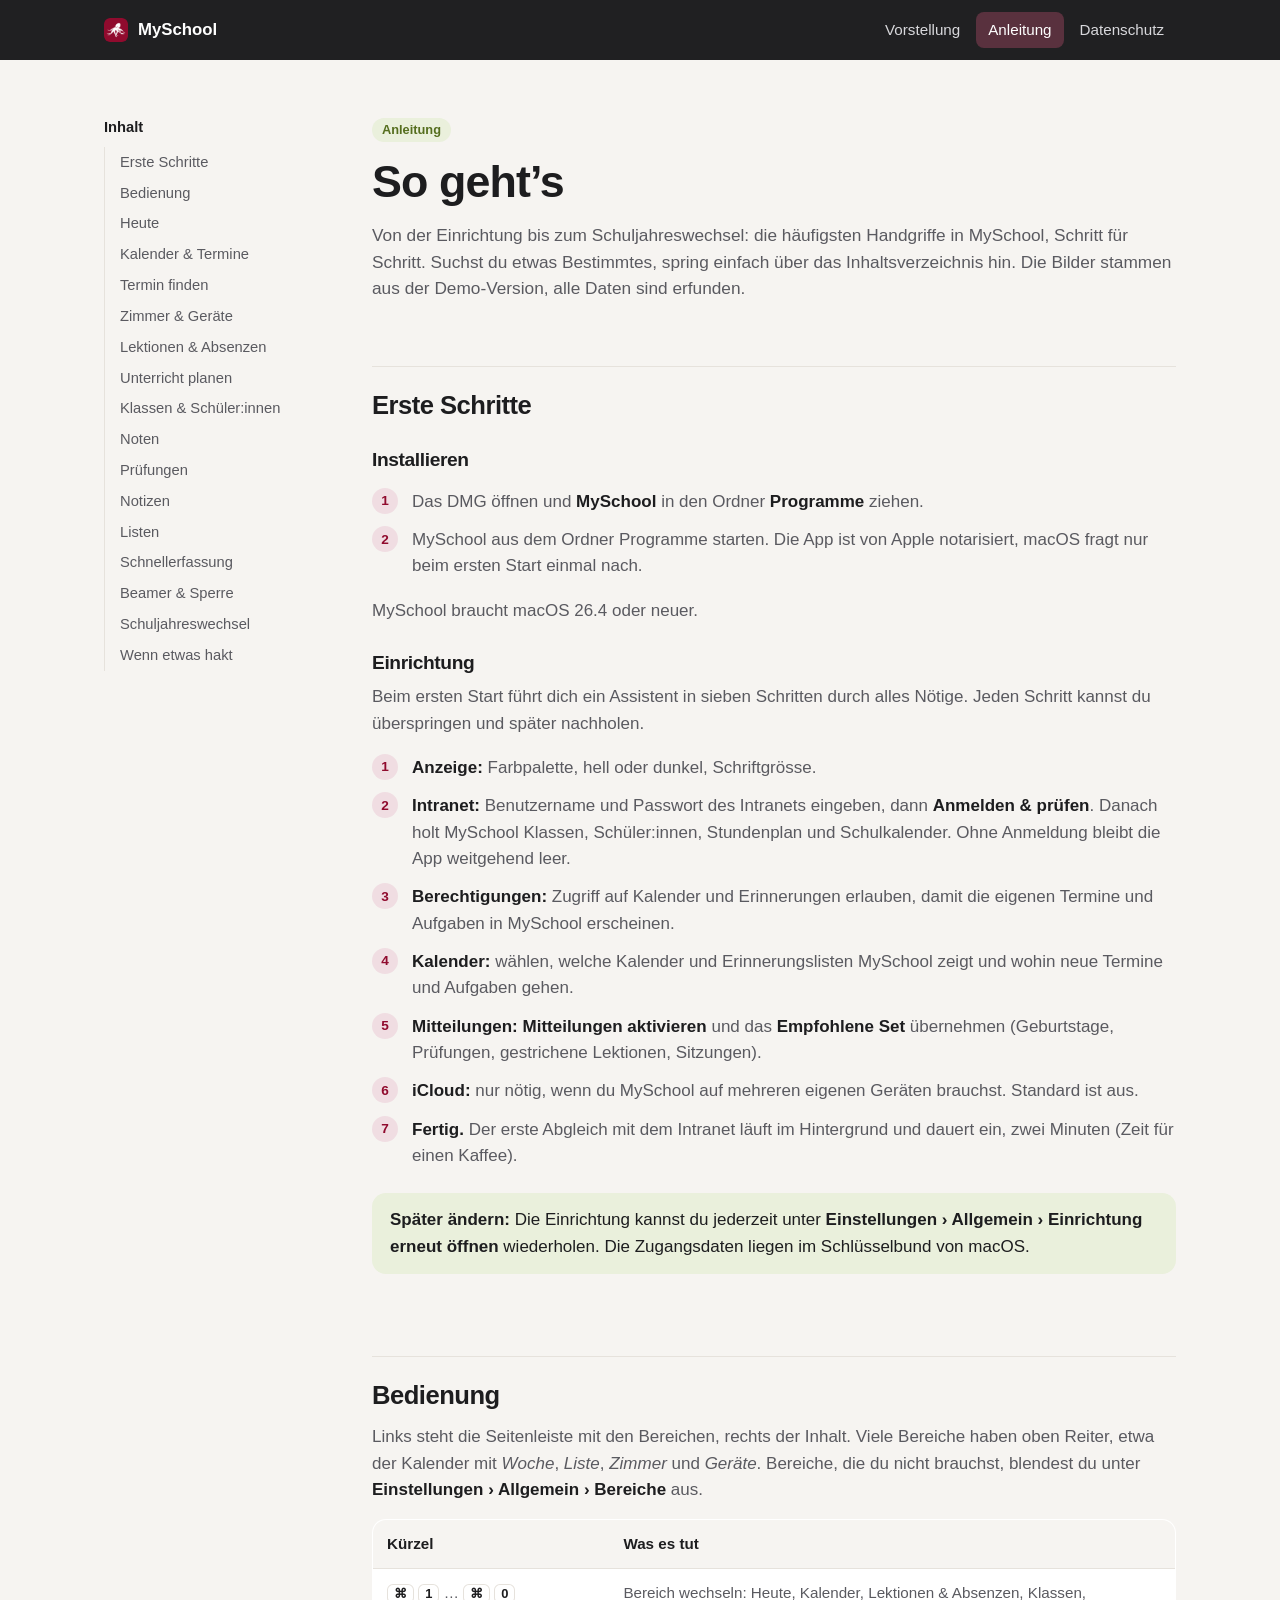
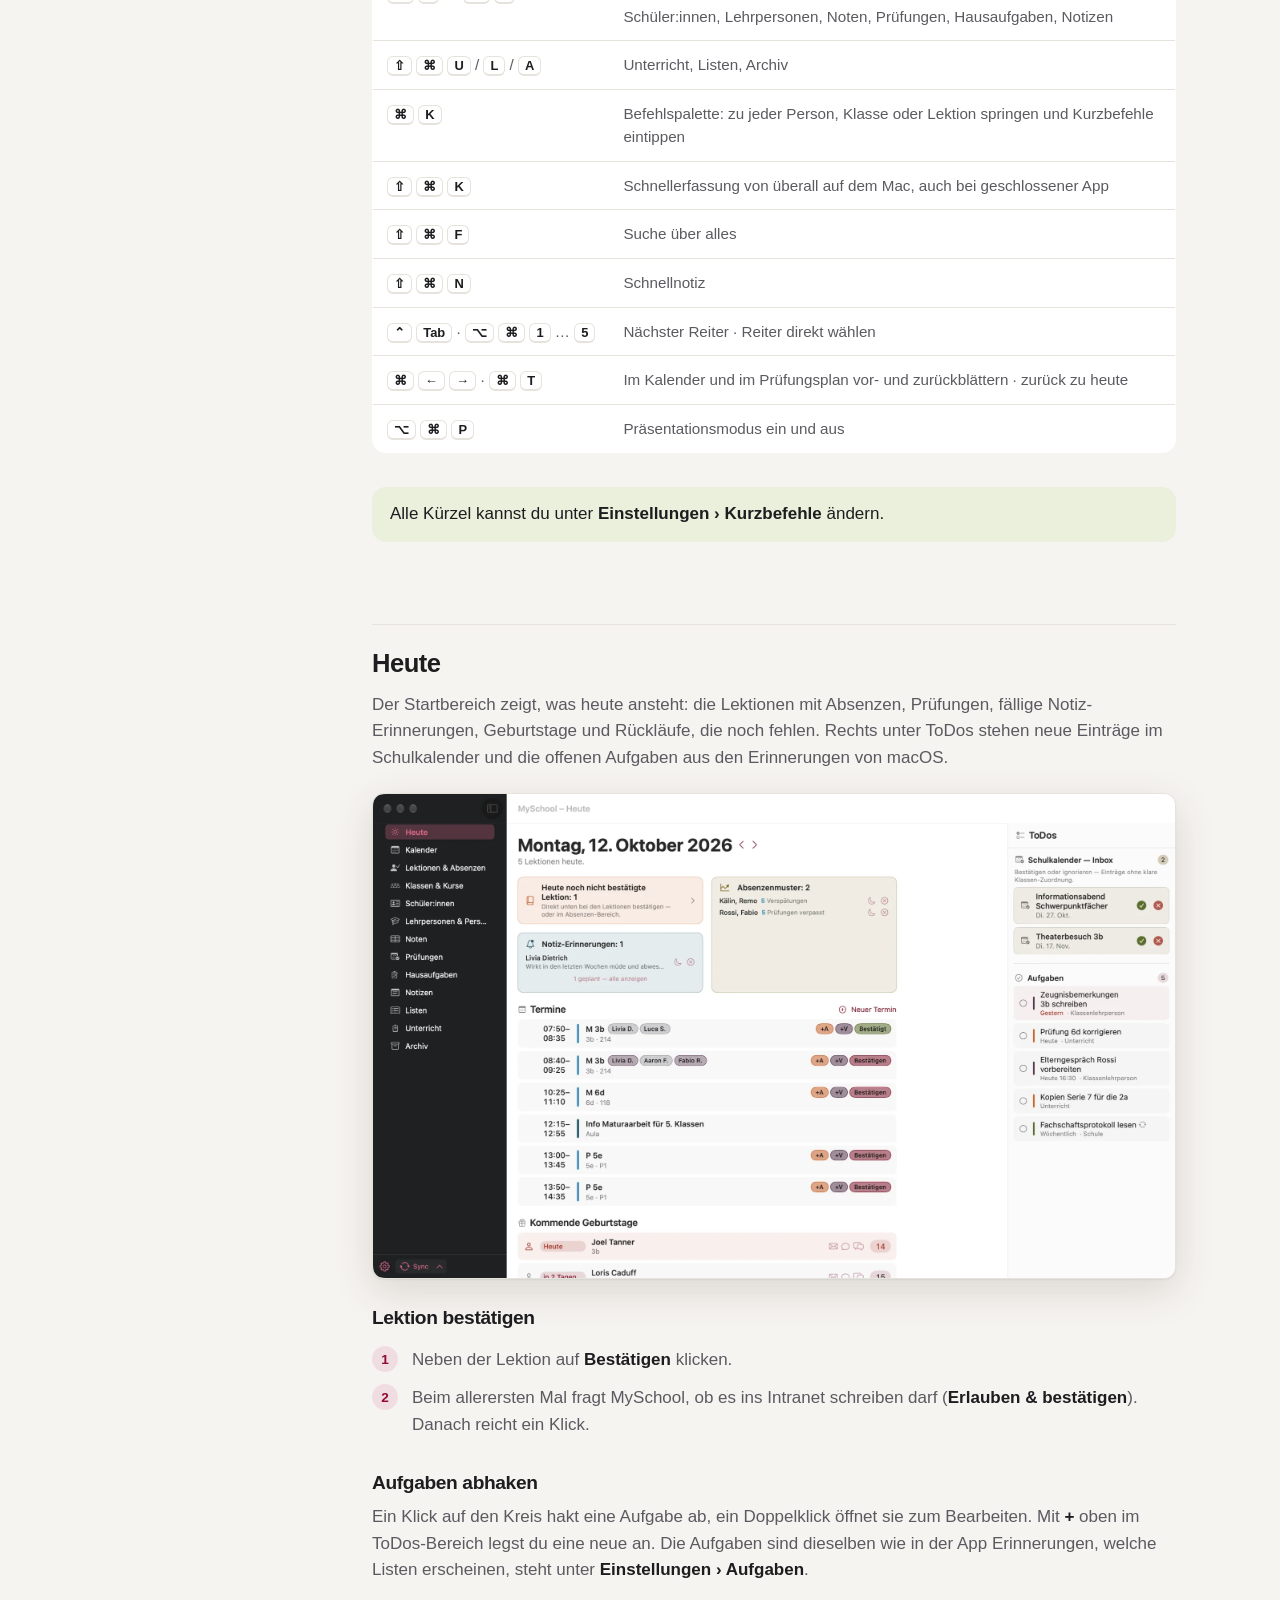
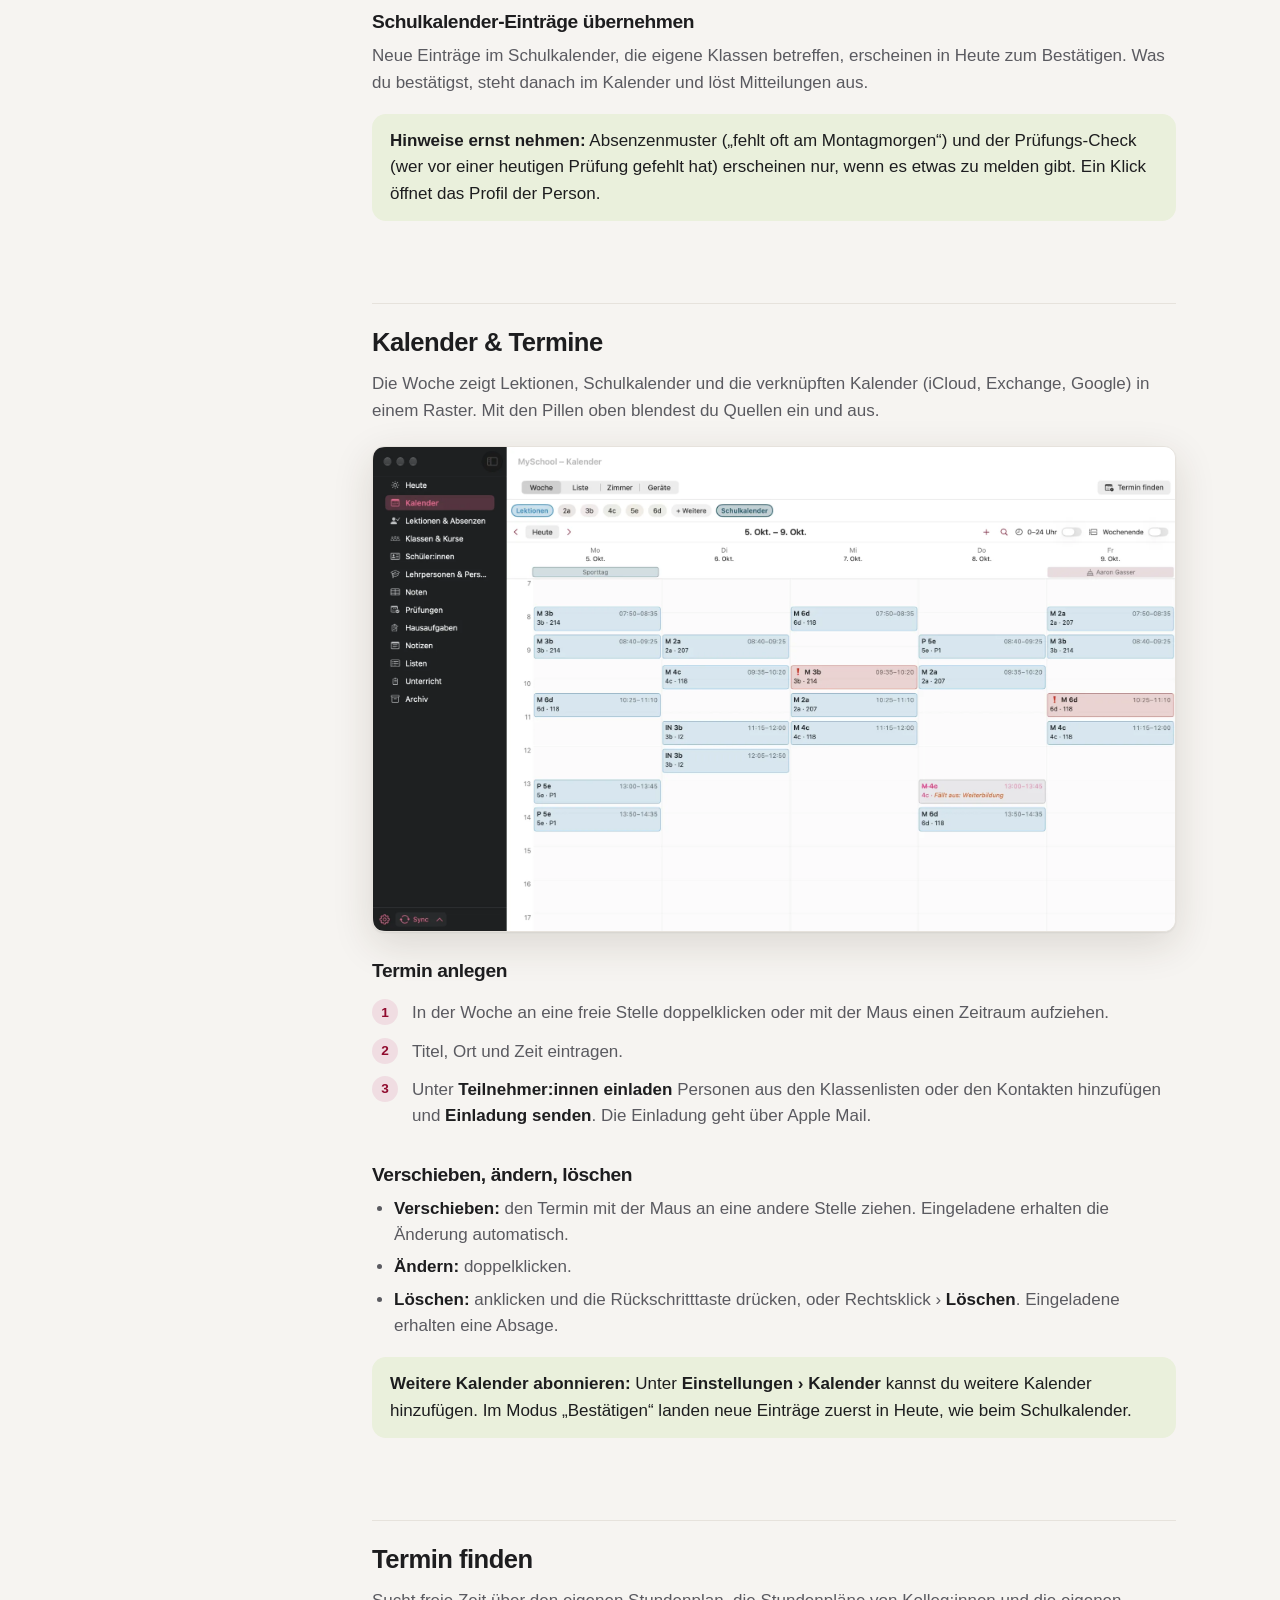
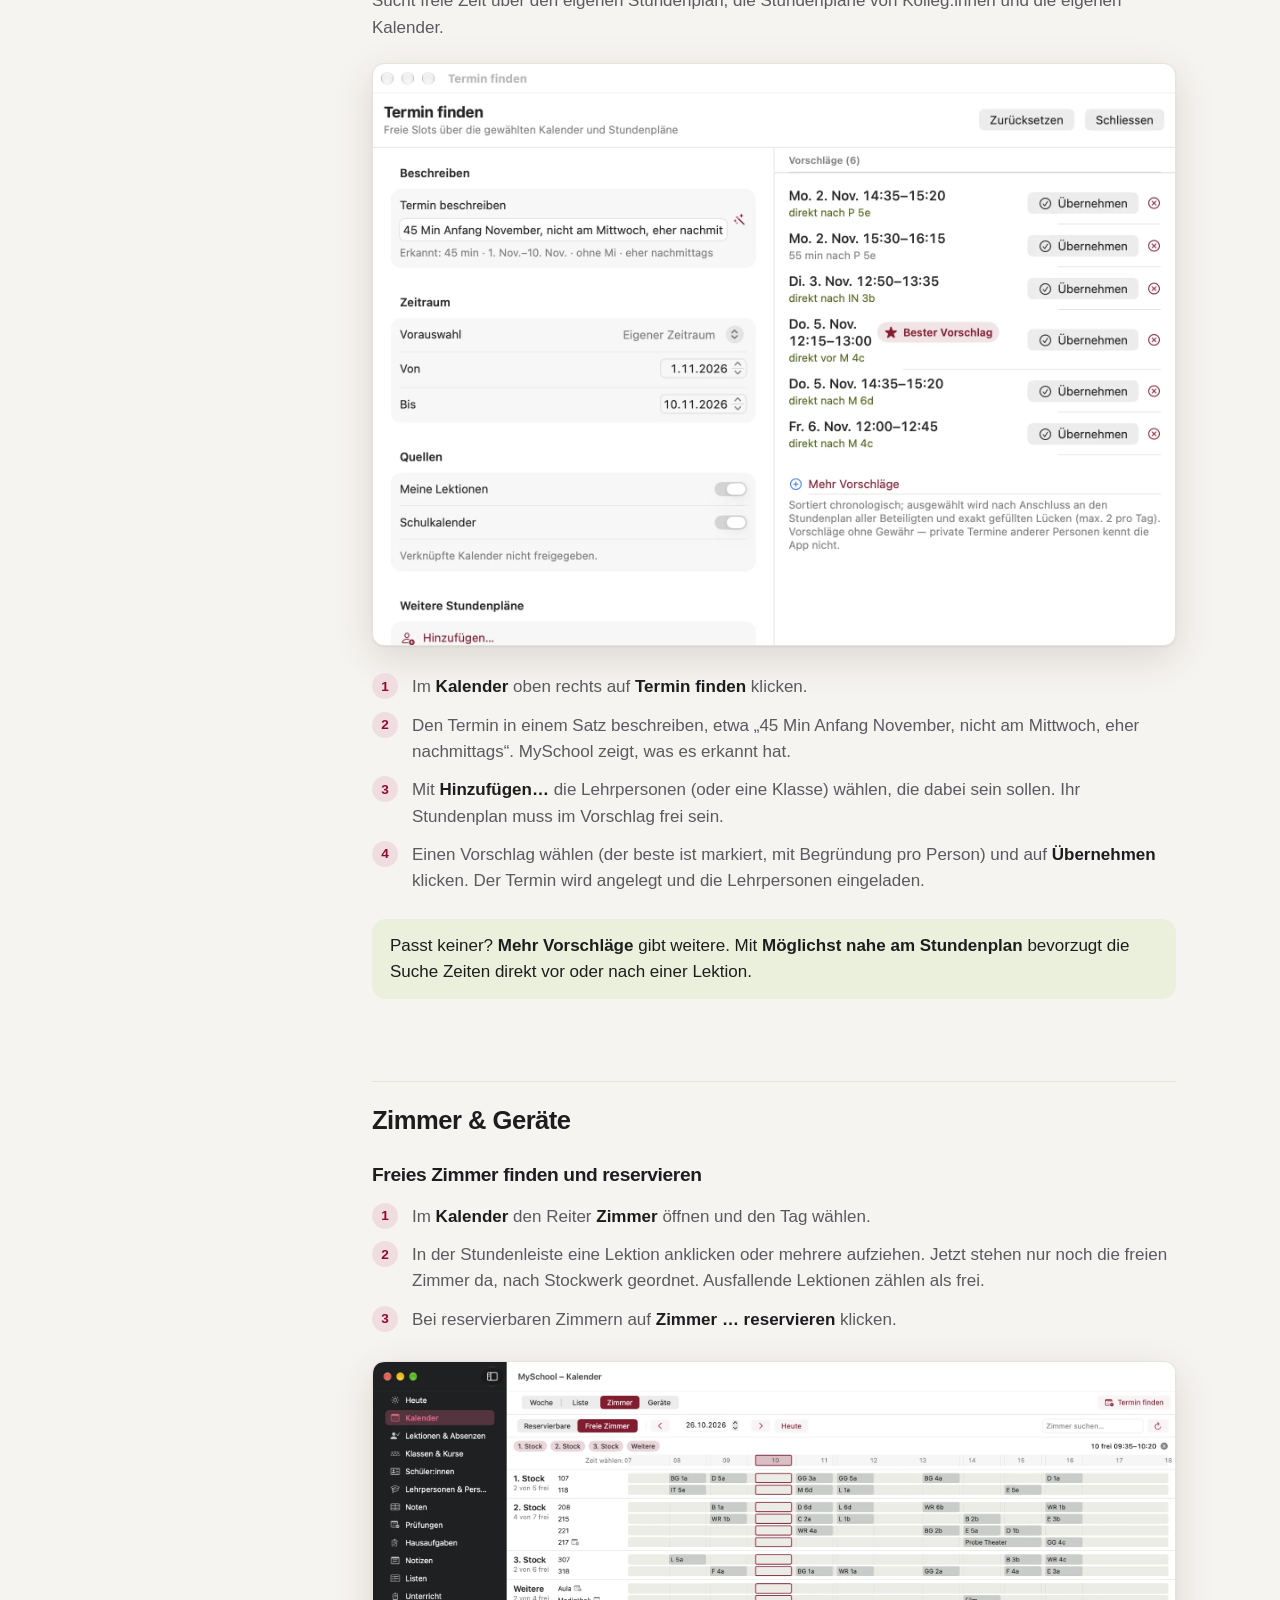
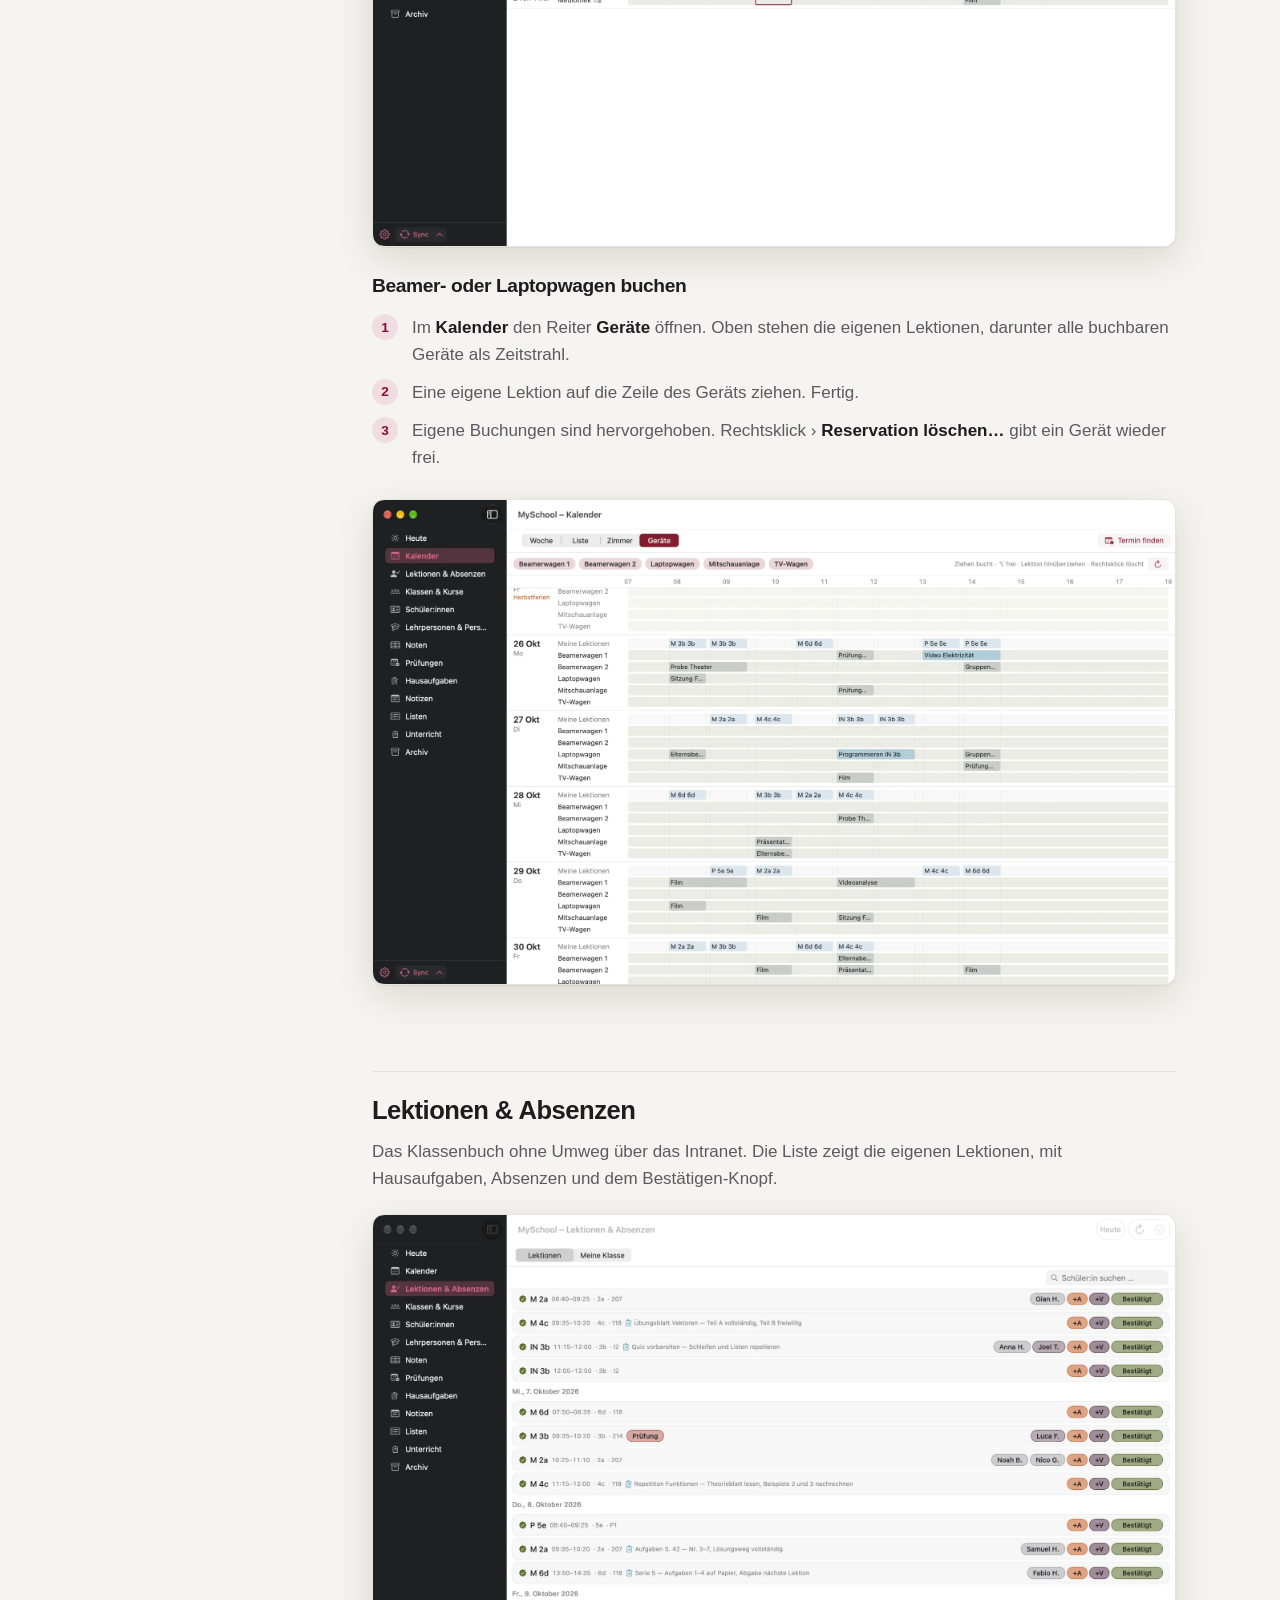
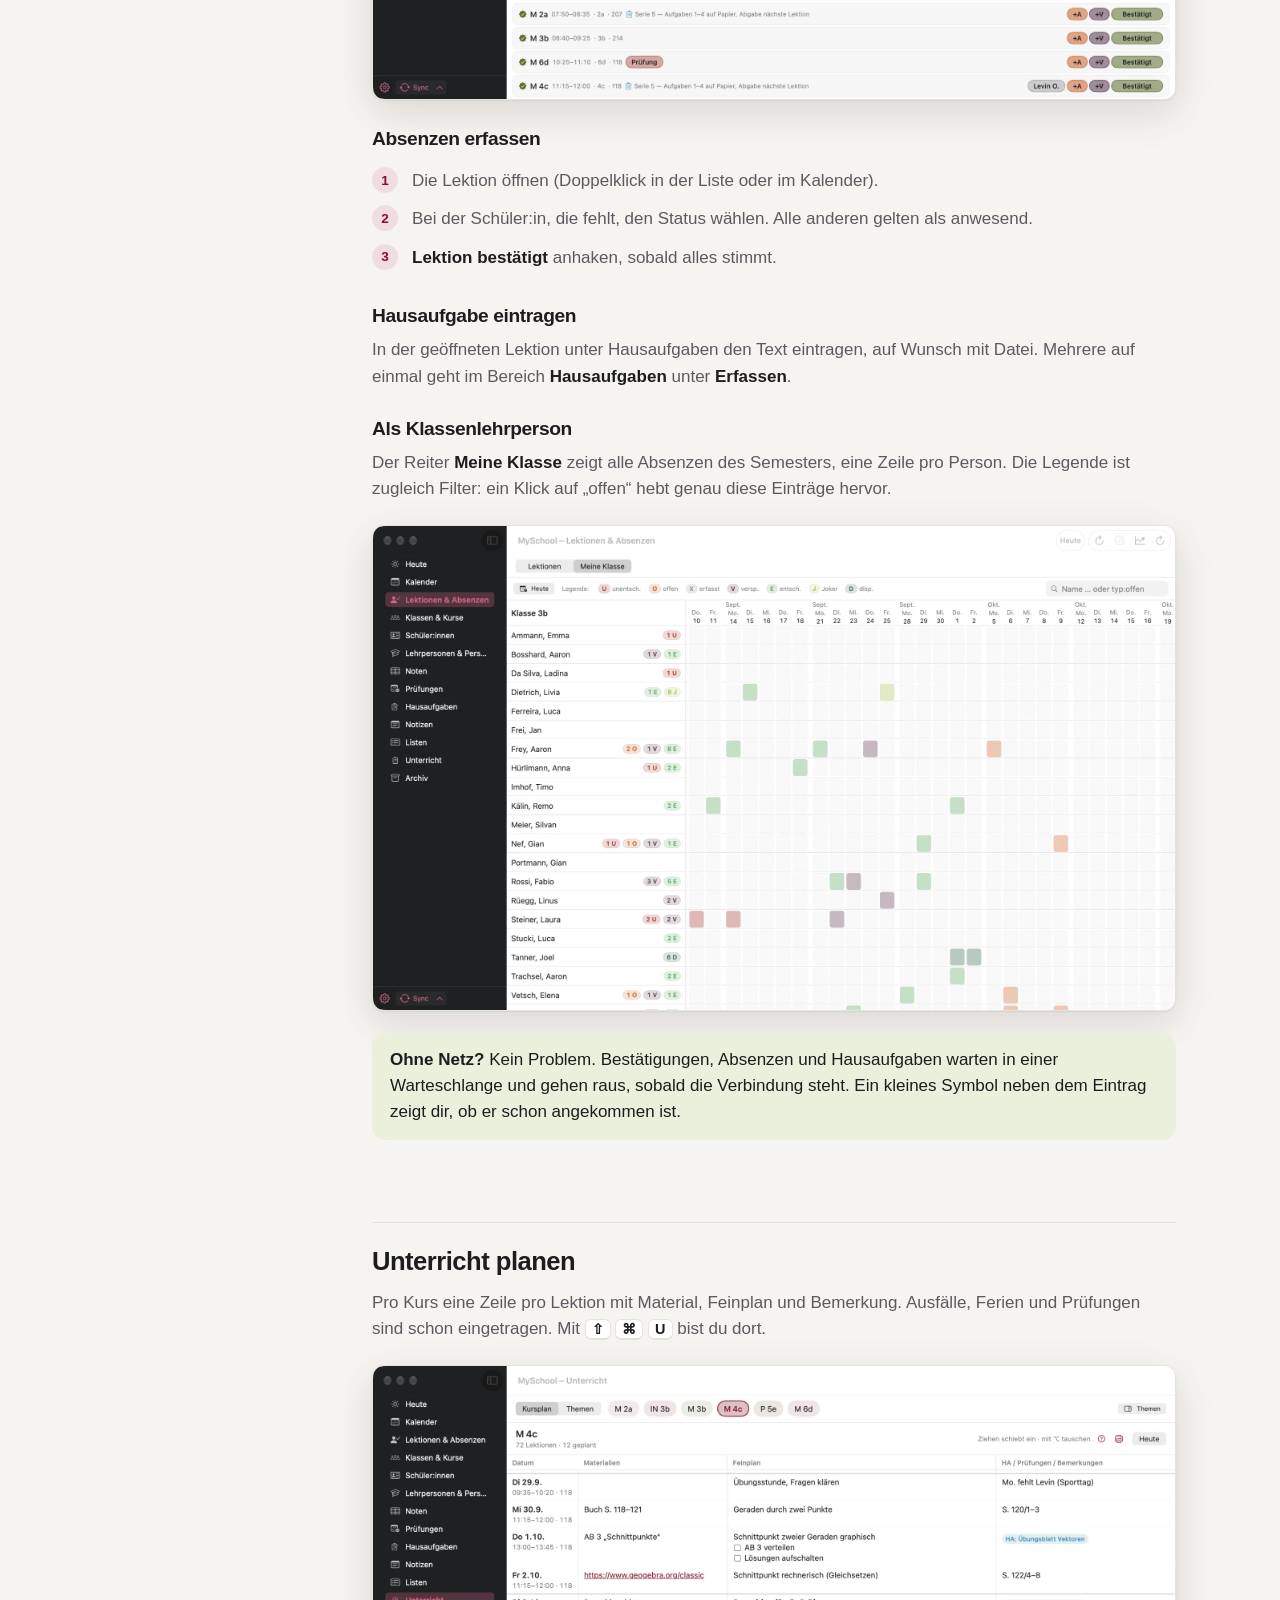
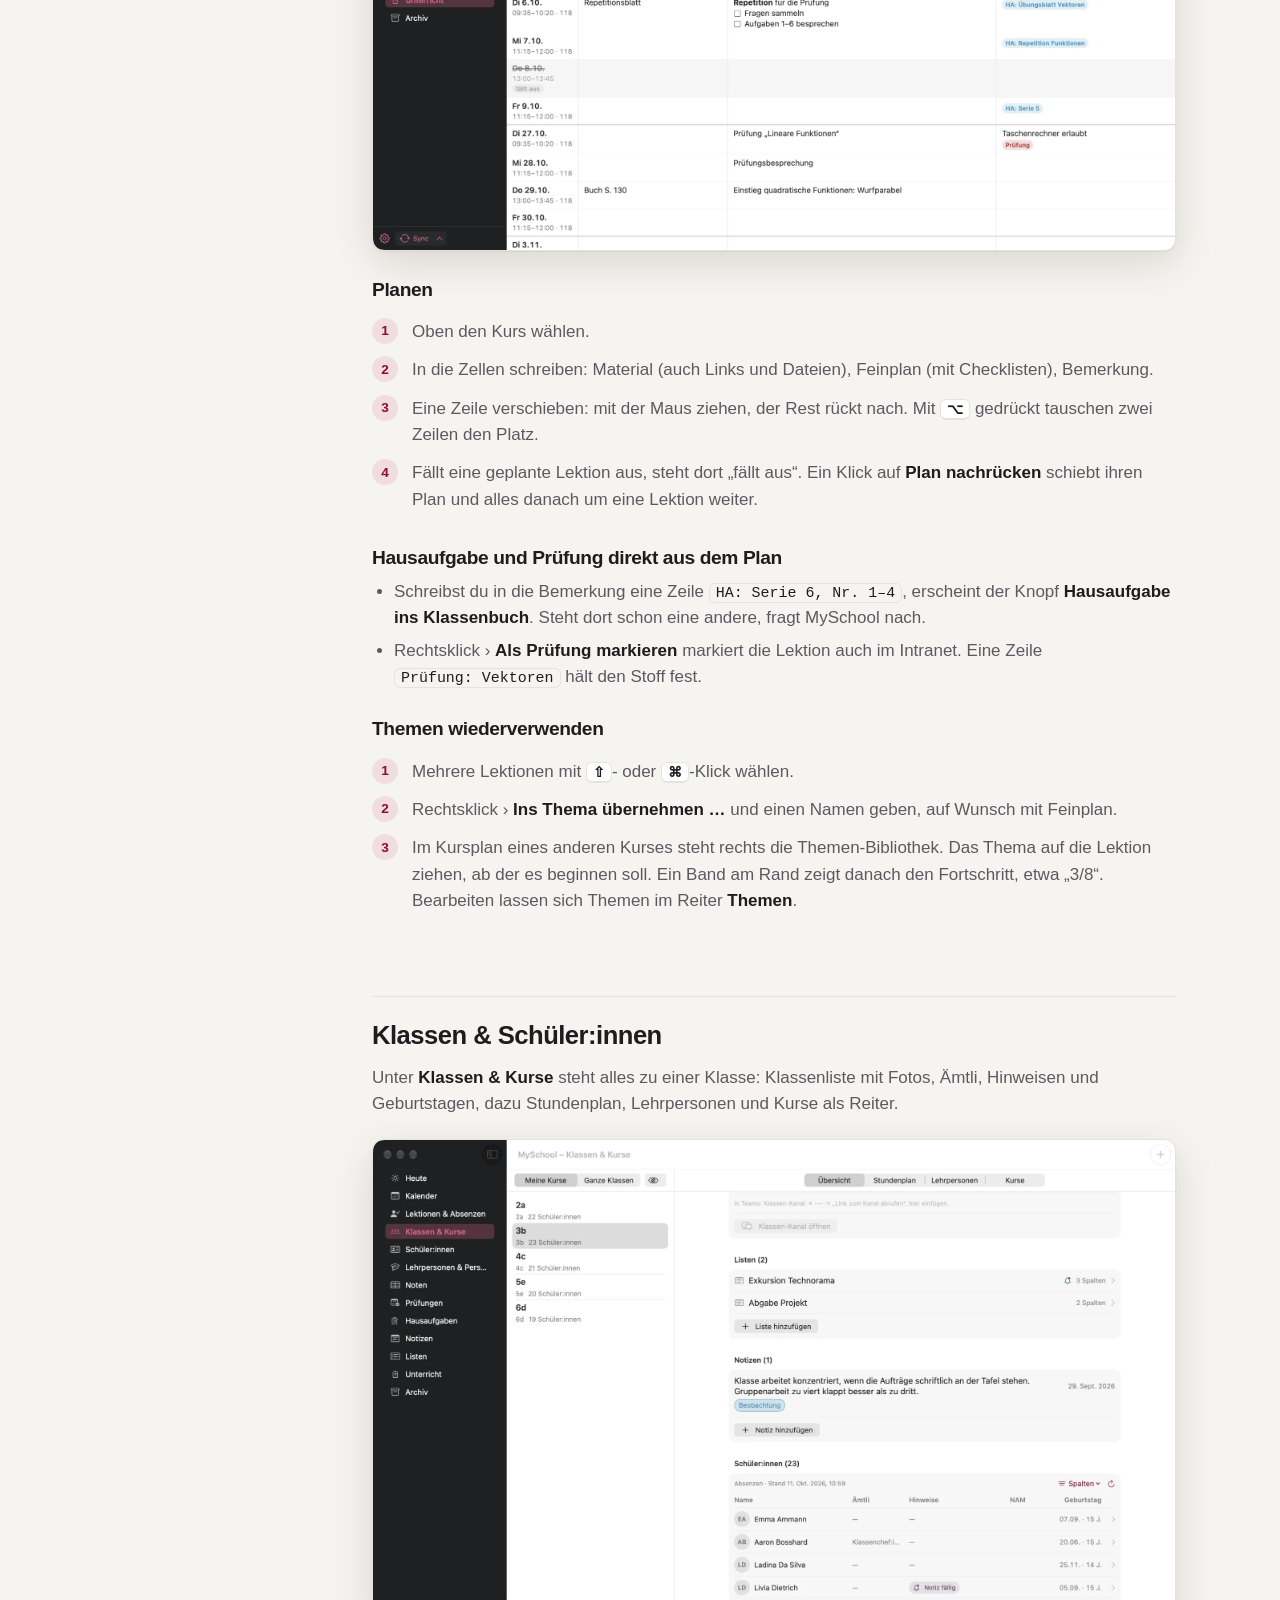
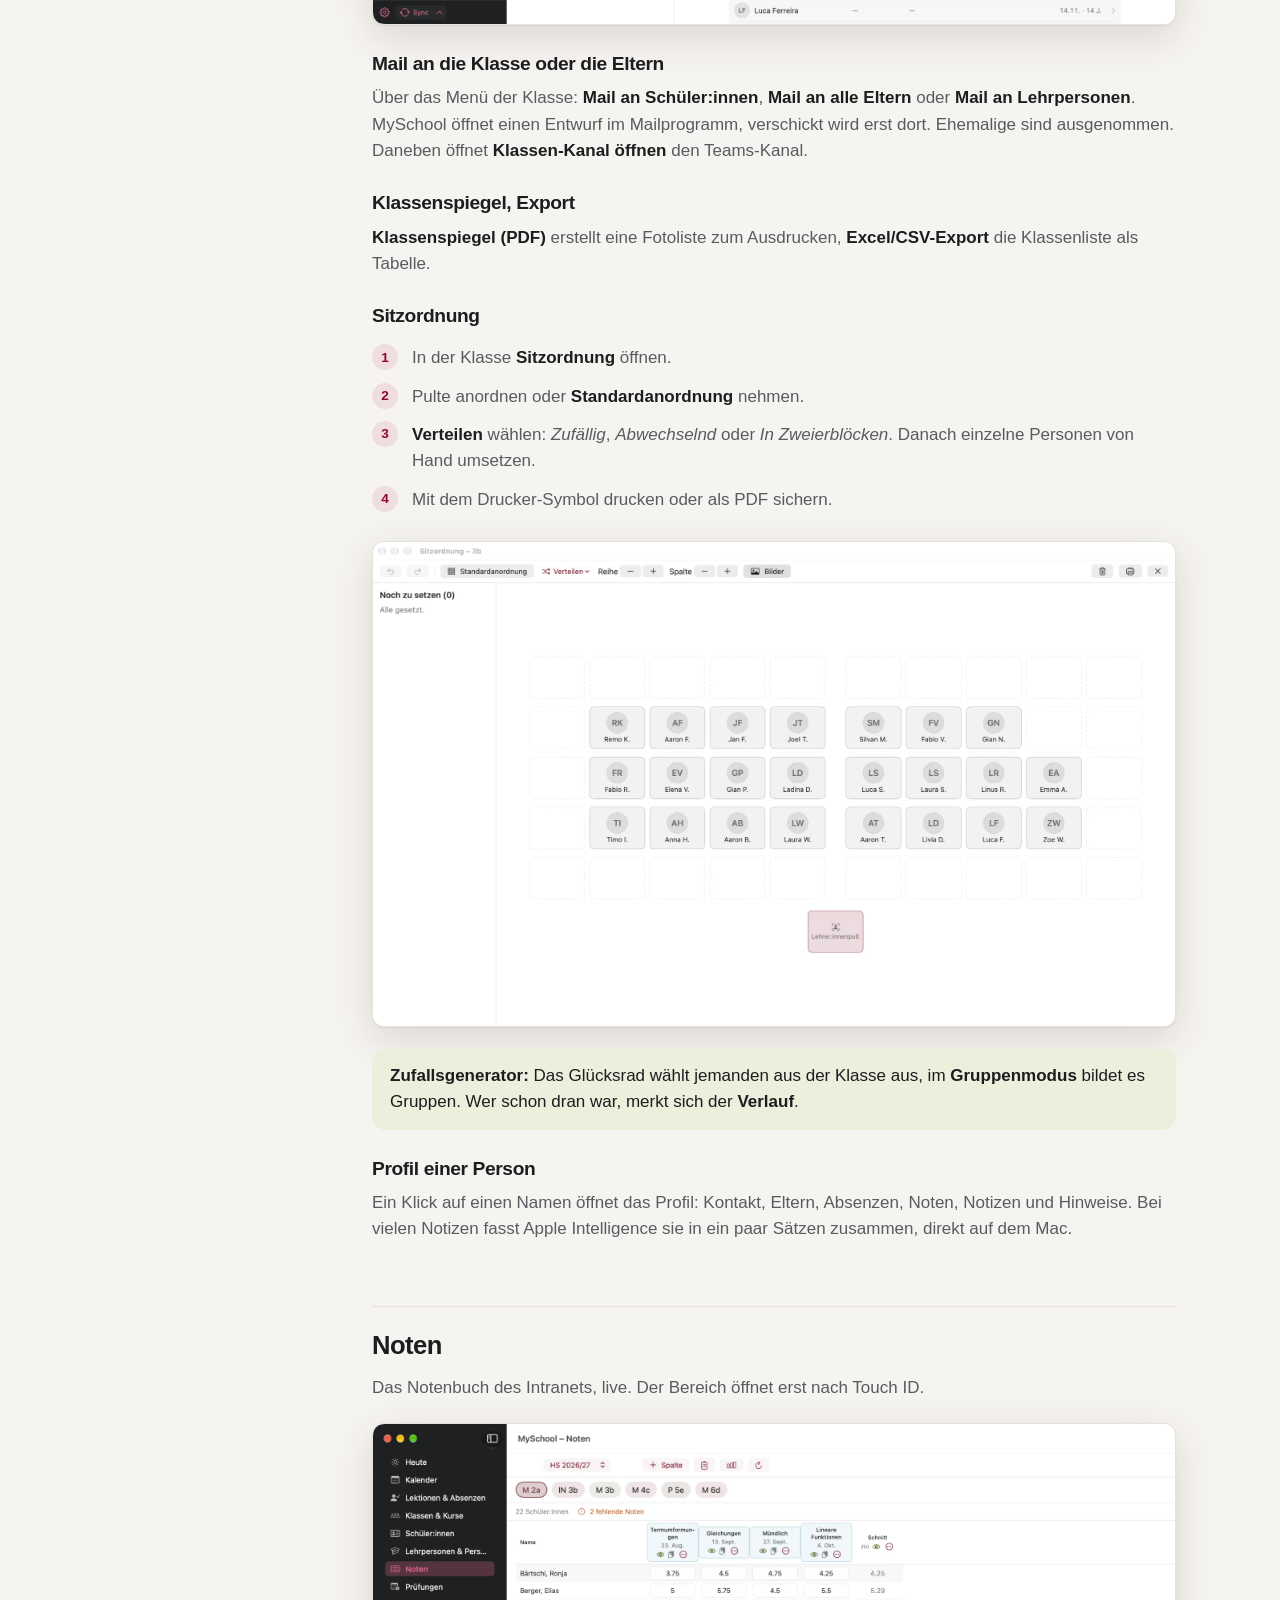
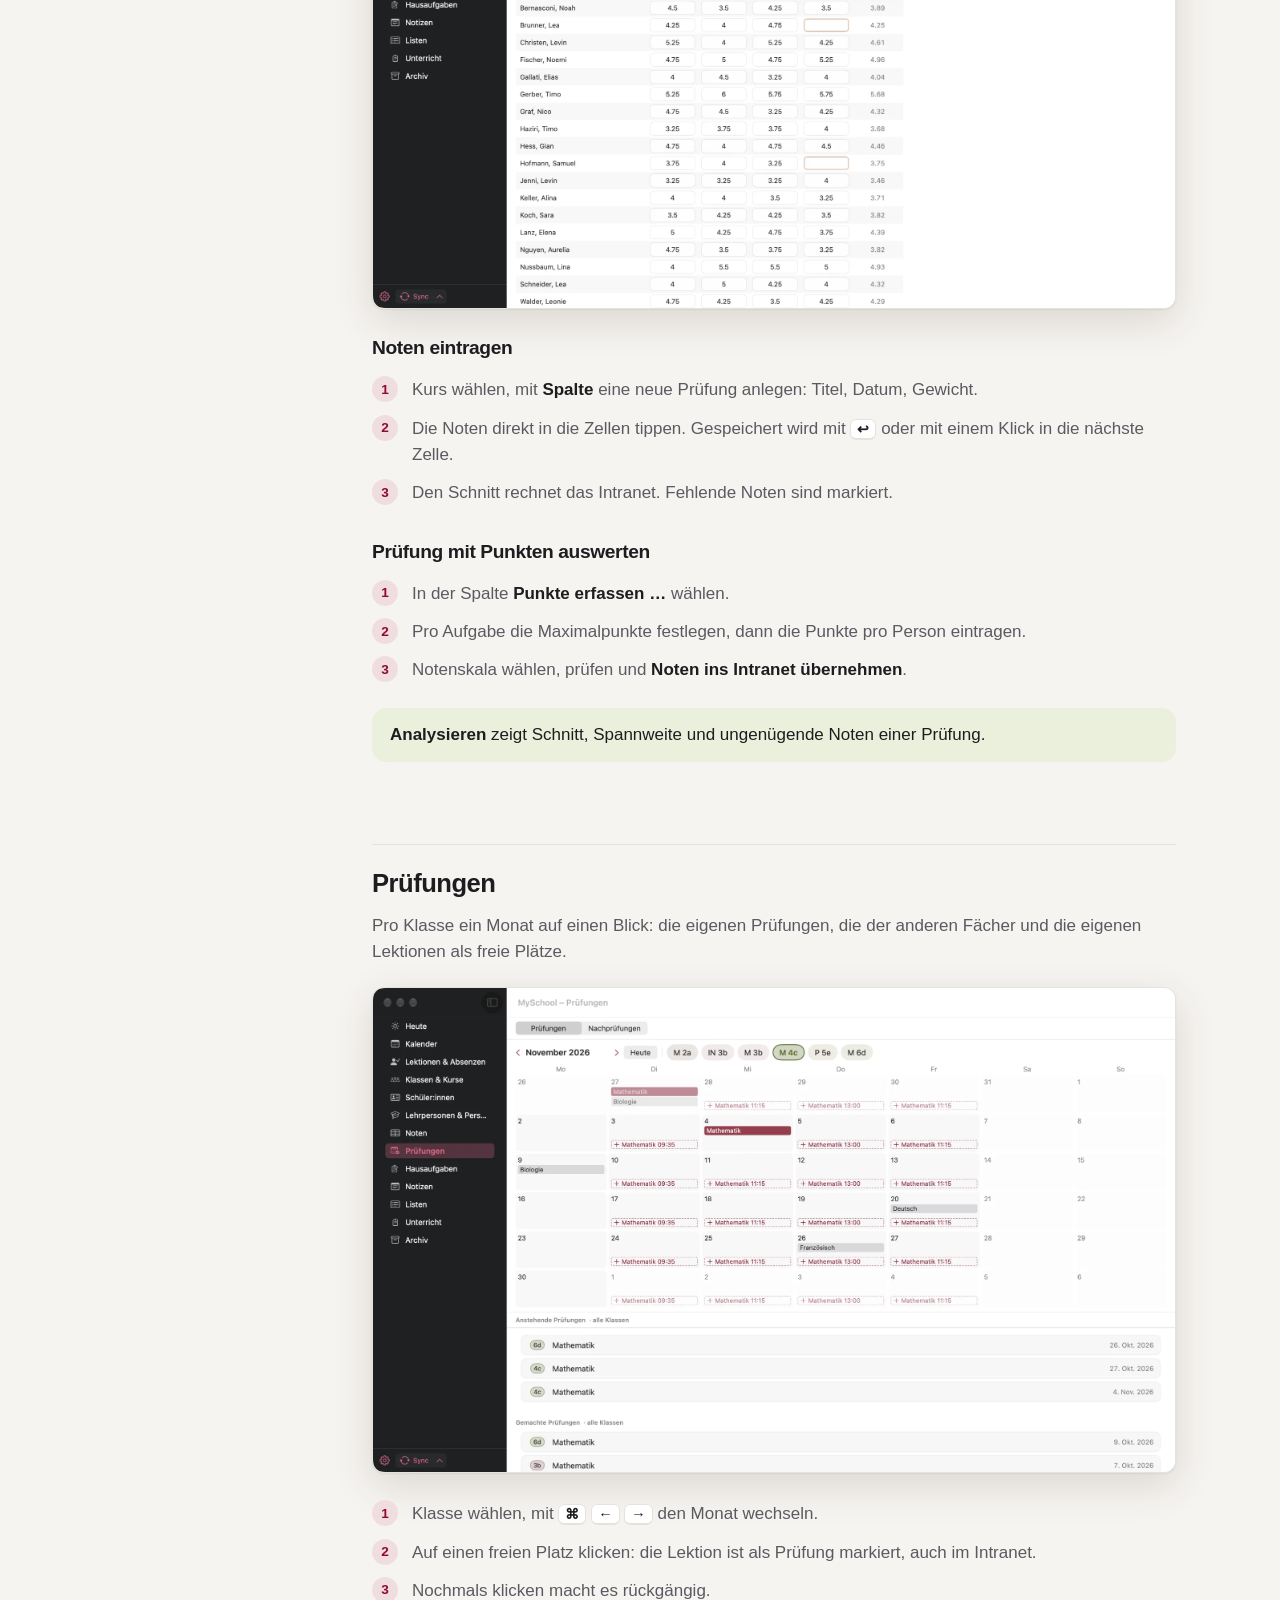
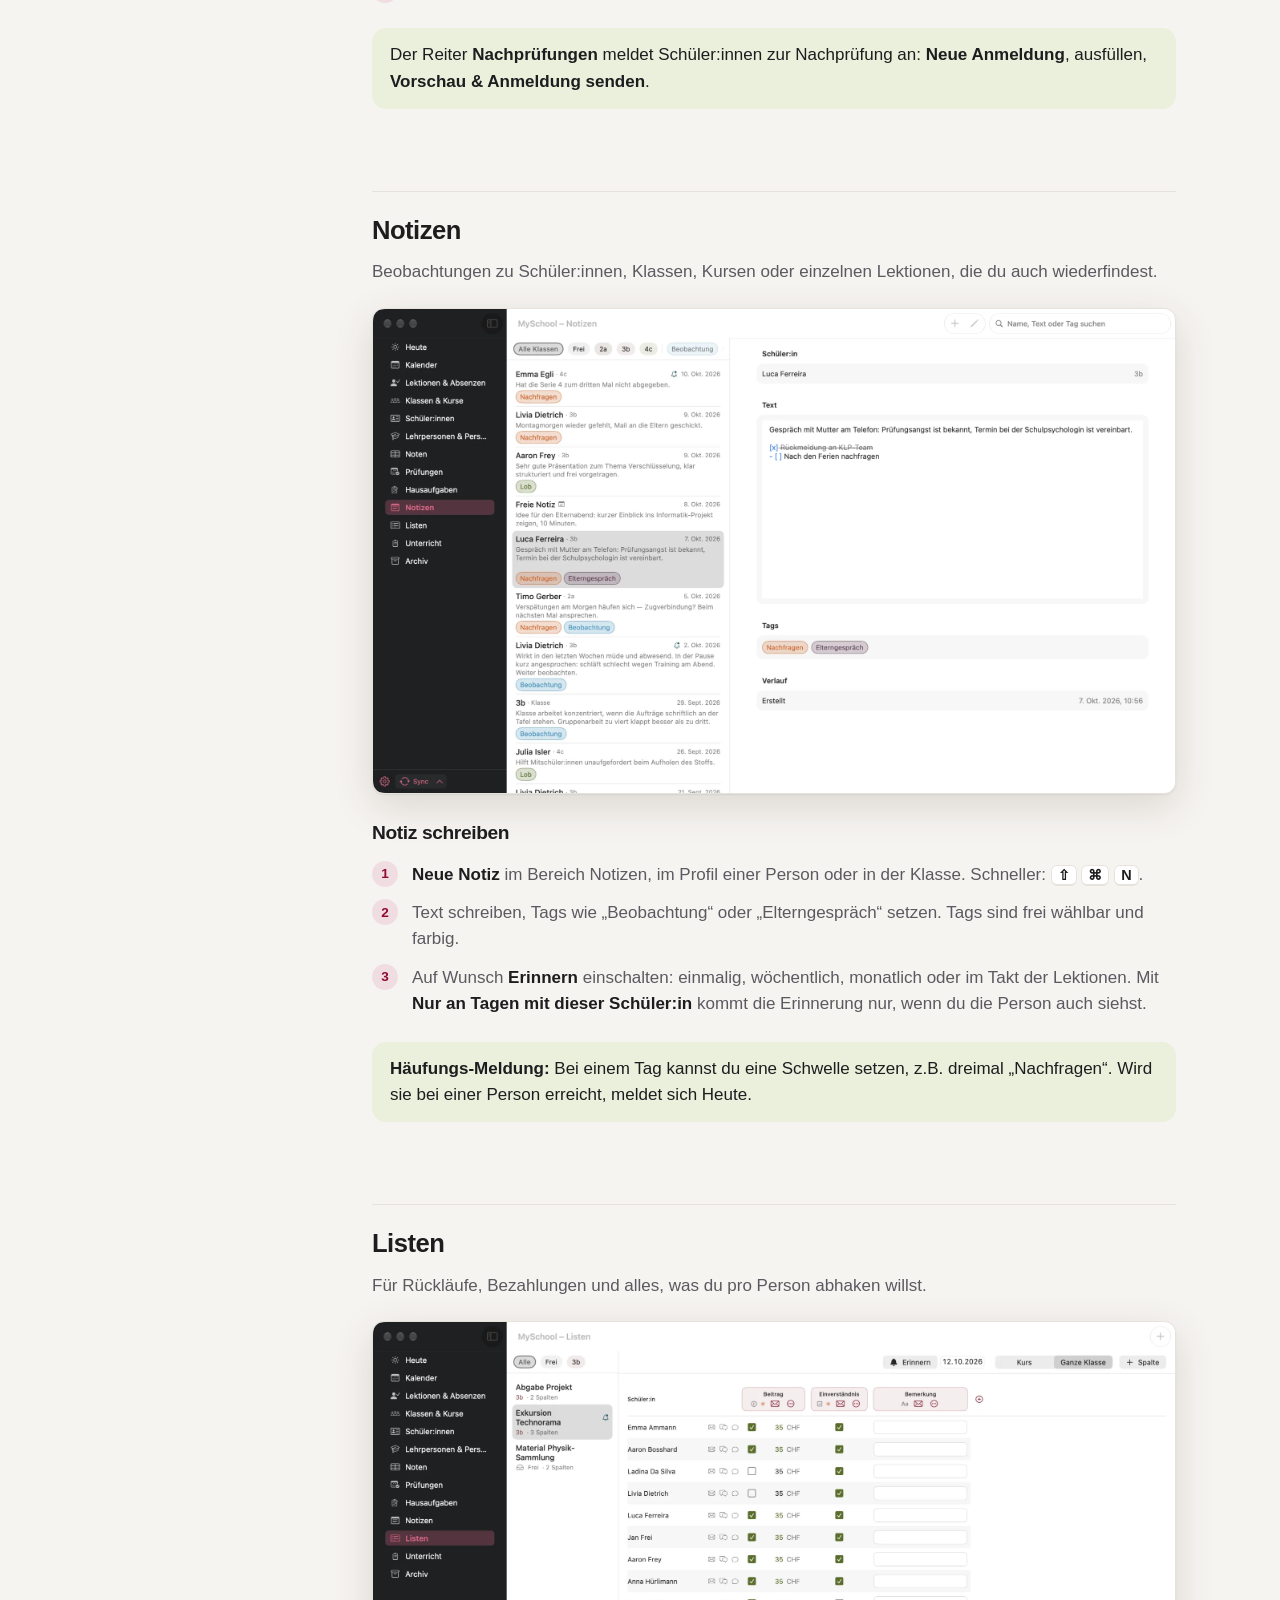
==== anleitung.html @ 3229df4c "HEUTE-Liste sagt, woher Erinnerungen und Aufgaben kommen Co-Authored-By: Claude Opus 5.5 <noreply@an" ====
<!doctype html>
<html lang="de-CH" data-theme="light">
<head>
<meta charset="utf-8">
<meta name="viewport" content="width=device-width, initial-scale=1">
<title>MySchool Anleitung</title>
<meta name="description" content="Anleitung zu MySchool: einrichten, Lektionen bestätigen, Absenzen erfassen, Termine finden, Unterricht planen, Noten, Notizen, Listen und die wichtigsten Tastenkürzel.">
<link rel="icon" href="img/icon.png?v=2">
<link rel="stylesheet" href="style.css?v=3">
</head>
<body>

<header class="kopf">
  <div class="huelle">
    <a class="marke" href="index.html"><img src="img/icon.png?v=2" alt="">MySchool</a>
    <nav class="navi">
      <a href="index.html">Vorstellung</a>
      <a href="anleitung.html" aria-current="page">Anleitung</a>
      <a href="datenschutz.html">Datenschutz</a>
    </nav>
  </div>
</header>

<main class="anleitung">
  <div class="huelle anleitung-raster">

    <nav class="inhalt" aria-label="Inhalt">
      <details open>
        <summary>Inhalt</summary>
        <ol>
          <li><a href="#start">Erste Schritte</a></li>
          <li><a href="#bedienung">Bedienung</a></li>
          <li><a href="#heute">Heute</a></li>
          <li><a href="#kalender">Kalender &amp; Termine</a></li>
          <li><a href="#termin-finden">Termin finden</a></li>
          <li><a href="#zimmer-geraete">Zimmer &amp; Geräte</a></li>
          <li><a href="#lektionen">Lektionen &amp; Absenzen</a></li>
          <li><a href="#unterricht">Unterricht planen</a></li>
          <li><a href="#klassen">Klassen &amp; Schüler:innen</a></li>
          <li><a href="#noten">Noten</a></li>
          <li><a href="#pruefungen">Prüfungen</a></li>
          <li><a href="#notizen">Notizen</a></li>
          <li><a href="#listen">Listen</a></li>
          <li><a href="#schnell">Schnellerfassung</a></li>
          <li><a href="#schutz">Beamer &amp; Sperre</a></li>
          <li><a href="#schuljahr">Schuljahreswechsel</a></li>
          <li><a href="#probleme">Wenn etwas hakt</a></li>
        </ol>
      </details>
    </nav>

    <div class="text">
      <span class="pille moos">Anleitung</span>
      <h1 style="margin-top:14px">So geht’s</h1>
      <p class="einleitung">Von der Einrichtung bis zum Schuljahreswechsel: die häufigsten Handgriffe in MySchool, Schritt für Schritt. Suchst du etwas Bestimmtes, spring einfach über das Inhaltsverzeichnis hin. Die Bilder stammen aus der Demo-Version, alle Daten sind erfunden.</p>

      <!-- Erste Schritte -->
      <section id="start">
        <h2>Erste Schritte</h2>
        <h3>Installieren</h3>
        <ol class="schritte">
          <li>Das DMG öffnen und <b>MySchool</b> in den Ordner <b>Programme</b> ziehen.</li>
          <li>MySchool aus dem Ordner Programme starten. Die App ist von Apple notarisiert, macOS fragt nur beim ersten Start einmal nach.</li>
        </ol>
        <p>MySchool braucht macOS 26.4 oder neuer.</p>

        <h3>Einrichtung</h3>
        <p>Beim ersten Start führt dich ein Assistent in sieben Schritten durch alles Nötige. Jeden Schritt kannst du überspringen und später nachholen.</p>
        <ol class="schritte">
          <li><b>Anzeige:</b> Farbpalette, hell oder dunkel, Schriftgrösse.</li>
          <li><b>Intranet:</b> Benutzername und Passwort des Intranets eingeben, dann <b>Anmelden &amp; prüfen</b>. Danach holt MySchool Klassen, Schüler:innen, Stundenplan und Schulkalender. Ohne Anmeldung bleibt die App weitgehend leer.</li>
          <li><b>Berechtigungen:</b> Zugriff auf Kalender und Erinnerungen erlauben, damit die eigenen Termine und Aufgaben in MySchool erscheinen.</li>
          <li><b>Kalender:</b> wählen, welche Kalender und Erinnerungslisten MySchool zeigt und wohin neue Termine und Aufgaben gehen.</li>
          <li><b>Mitteilungen:</b> <b>Mitteilungen aktivieren</b> und das <b>Empfohlene Set</b> übernehmen (Geburtstage, Prüfungen, gestrichene Lektionen, Sitzungen).</li>
          <li><b>iCloud:</b> nur nötig, wenn du MySchool auf mehreren eigenen Geräten brauchst. Standard ist aus.</li>
          <li><b>Fertig.</b> Der erste Abgleich mit dem Intranet läuft im Hintergrund und dauert ein, zwei Minuten (Zeit für einen Kaffee).</li>
        </ol>
        <p class="tipp"><b>Später ändern:</b> Die Einrichtung kannst du jederzeit unter <b>Einstellungen › Allgemein › Einrichtung erneut öffnen</b> wiederholen. Die Zugangsdaten liegen im Schlüsselbund von macOS.</p>
      </section>

      <!-- Bedienung -->
      <section id="bedienung">
        <h2>Bedienung</h2>
        <p>Links steht die Seitenleiste mit den Bereichen, rechts der Inhalt. Viele Bereiche haben oben Reiter, etwa der Kalender mit <i>Woche</i>, <i>Liste</i>, <i>Zimmer</i> und <i>Geräte</i>. Bereiche, die du nicht brauchst, blendest du unter <b>Einstellungen › Allgemein › Bereiche</b> aus.</p>
        <div class="tabelle">
          <table class="kuerzel">
            <tr><th>Kürzel</th><th>Was es tut</th></tr>
            <tr><td><span class="tastenkombi"><kbd>⌘</kbd> <kbd>1</kbd> … <kbd>⌘</kbd> <kbd>0</kbd></span></td><td>Bereich wechseln: Heute, Kalender, Lektionen &amp; Absenzen, Klassen, Schüler:innen, Lehrpersonen, Noten, Prüfungen, Hausaufgaben, Notizen</td></tr>
            <tr><td><span class="tastenkombi"><kbd>⇧</kbd> <kbd>⌘</kbd> <kbd>U</kbd> / <kbd>L</kbd> / <kbd>A</kbd></span></td><td>Unterricht, Listen, Archiv</td></tr>
            <tr><td><span class="tastenkombi"><kbd>⌘</kbd> <kbd>K</kbd></span></td><td>Befehlspalette: zu jeder Person, Klasse oder Lektion springen und Kurzbefehle eintippen</td></tr>
            <tr><td><span class="tastenkombi"><kbd>⇧</kbd> <kbd>⌘</kbd> <kbd>K</kbd></span></td><td>Schnellerfassung von überall auf dem Mac, auch bei geschlossener App</td></tr>
            <tr><td><span class="tastenkombi"><kbd>⇧</kbd> <kbd>⌘</kbd> <kbd>F</kbd></span></td><td>Suche über alles</td></tr>
            <tr><td><span class="tastenkombi"><kbd>⇧</kbd> <kbd>⌘</kbd> <kbd>N</kbd></span></td><td>Schnellnotiz</td></tr>
            <tr><td><span class="tastenkombi"><kbd>⌃</kbd> <kbd>Tab</kbd></span> · <span class="tastenkombi"><kbd>⌥</kbd> <kbd>⌘</kbd> <kbd>1</kbd> … <kbd>5</kbd></span></td><td>Nächster Reiter · Reiter direkt wählen</td></tr>
            <tr><td><span class="tastenkombi"><kbd>⌘</kbd> <kbd>←</kbd> <kbd>→</kbd></span> · <span class="tastenkombi"><kbd>⌘</kbd> <kbd>T</kbd></span></td><td>Im Kalender und im Prüfungsplan vor- und zurückblättern · zurück zu heute</td></tr>
            <tr><td><span class="tastenkombi"><kbd>⌥</kbd> <kbd>⌘</kbd> <kbd>P</kbd></span></td><td>Präsentationsmodus ein und aus</td></tr>
          </table>
        </div>
        <p class="tipp">Alle Kürzel kannst du unter <b>Einstellungen › Kurzbefehle</b> ändern.</p>
      </section>

      <!-- Heute -->
      <section id="heute">
        <h2>Heute</h2>
        <p>Der Startbereich zeigt, was heute ansteht: die Lektionen mit Absenzen, Prüfungen, fällige Notiz-Erinnerungen, Geburtstage und Rückläufe, die noch fehlen. Rechts unter ToDos stehen neue Einträge im Schulkalender und die offenen Aufgaben aus den Erinnerungen von macOS.</p>
        <figure class="fenster"><img src="img/heute_tag.webp" width="2000" height="1207" loading="lazy" alt="Die Heute-Ansicht mit Lektionen samt Absenzen und Bestätigen-Knopf, Absenzenmustern, Notiz-Erinnerung, Schulkalender-Einträgen und Aufgaben"></figure>
        <h3>Lektion bestätigen</h3>
        <ol class="schritte">
          <li>Neben der Lektion auf <b>Bestätigen</b> klicken.</li>
          <li>Beim allerersten Mal fragt MySchool, ob es ins Intranet schreiben darf (<b>Erlauben &amp; bestätigen</b>). Danach reicht ein Klick.</li>
        </ol>
        <h3>Aufgaben abhaken</h3>
        <p>Ein Klick auf den Kreis hakt eine Aufgabe ab, ein Doppelklick öffnet sie zum Bearbeiten. Mit <b>+</b> oben im ToDos-Bereich legst du eine neue an. Die Aufgaben sind dieselben wie in der App Erinnerungen, welche Listen erscheinen, steht unter <b>Einstellungen › Aufgaben</b>.</p>
        <h3>Schulkalender-Einträge übernehmen</h3>
        <p>Neue Einträge im Schulkalender, die eigene Klassen betreffen, erscheinen in Heute zum Bestätigen. Was du bestätigst, steht danach im Kalender und löst Mitteilungen aus.</p>
        <p class="tipp"><b>Hinweise ernst nehmen:</b> Absenzenmuster („fehlt oft am Montagmorgen“) und der Prüfungs-Check (wer vor einer heutigen Prüfung gefehlt hat) erscheinen nur, wenn es etwas zu melden gibt. Ein Klick öffnet das Profil der Person.</p>
      </section>

      <!-- Kalender -->
      <section id="kalender">
        <h2>Kalender &amp; Termine</h2>
        <p>Die Woche zeigt Lektionen, Schulkalender und die verknüpften Kalender (iCloud, Exchange, Google) in einem Raster. Mit den Pillen oben blendest du Quellen ein und aus.</p>
        <figure class="fenster"><img src="img/kalender.webp" width="2000" height="1207" loading="lazy" alt="Wochenkalender mit Lektionen, Prüfungen, einem Ausfall und einem Sporttag"></figure>
        <h3>Termin anlegen</h3>
        <ol class="schritte">
          <li>In der Woche an eine freie Stelle doppelklicken oder mit der Maus einen Zeitraum aufziehen.</li>
          <li>Titel, Ort und Zeit eintragen.</li>
          <li>Unter <b>Teilnehmer:innen einladen</b> Personen aus den Klassenlisten oder den Kontakten hinzufügen und <b>Einladung senden</b>. Die Einladung geht über Apple Mail.</li>
        </ol>
        <h3>Verschieben, ändern, löschen</h3>
        <ul>
          <li><b>Verschieben:</b> den Termin mit der Maus an eine andere Stelle ziehen. Eingeladene erhalten die Änderung automatisch.</li>
          <li><b>Ändern:</b> doppelklicken.</li>
          <li><b>Löschen:</b> anklicken und die Rückschritttaste drücken, oder Rechtsklick › <b>Löschen</b>. Eingeladene erhalten eine Absage.</li>
        </ul>
        <p class="tipp"><b>Weitere Kalender abonnieren:</b> Unter <b>Einstellungen › Kalender</b> kannst du weitere Kalender hinzufügen. Im Modus „Bestätigen“ landen neue Einträge zuerst in Heute, wie beim Schulkalender.</p>
      </section>

      <!-- Termin finden -->
      <section id="termin-finden">
        <h2>Termin finden</h2>
        <p>Sucht freie Zeit über den eigenen Stundenplan, die Stundenpläne von Kolleg:innen und die eigenen Kalender.</p>
        <figure class="fenster"><img src="img/termin_finden.webp" width="1800" height="1304" loading="lazy" alt="Termin finden: aus einem Satz erkannte Dauer, Zeitraum und Tageszeit, daneben Vorschläge"></figure>
        <ol class="schritte">
          <li>Im <b>Kalender</b> oben rechts auf <b>Termin finden</b> klicken.</li>
          <li>Den Termin in einem Satz beschreiben, etwa „45 Min Anfang November, nicht am Mittwoch, eher nachmittags“. MySchool zeigt, was es erkannt hat.</li>
          <li>Mit <b>Hinzufügen…</b> die Lehrpersonen (oder eine Klasse) wählen, die dabei sein sollen. Ihr Stundenplan muss im Vorschlag frei sein.</li>
          <li>Einen Vorschlag wählen (der beste ist markiert, mit Begründung pro Person) und auf <b>Übernehmen</b> klicken. Der Termin wird angelegt und die Lehrpersonen eingeladen.</li>
        </ol>
        <p class="tipp">Passt keiner? <b>Mehr Vorschläge</b> gibt weitere. Mit <b>Möglichst nahe am Stundenplan</b> bevorzugt die Suche Zeiten direkt vor oder nach einer Lektion.</p>
      </section>

      <!-- Zimmer & Geräte -->
      <section id="zimmer-geraete">
        <h2>Zimmer &amp; Geräte</h2>
        <h3>Freies Zimmer finden und reservieren</h3>
        <ol class="schritte">
          <li>Im <b>Kalender</b> den Reiter <b>Zimmer</b> öffnen und den Tag wählen.</li>
          <li>In der Stundenleiste eine Lektion anklicken oder mehrere aufziehen. Jetzt stehen nur noch die freien Zimmer da, nach Stockwerk geordnet. Ausfallende Lektionen zählen als frei.</li>
          <li>Bei reservierbaren Zimmern auf <b>Zimmer … reservieren</b> klicken.</li>
        </ol>
        <figure class="fenster"><img src="img/zimmer.webp" width="2000" height="1207" loading="lazy" alt="Freie Zimmer am Montag, nach Stockwerk gruppiert"></figure>
        <h3>Beamer- oder Laptopwagen buchen</h3>
        <ol class="schritte">
          <li>Im <b>Kalender</b> den Reiter <b>Geräte</b> öffnen. Oben stehen die eigenen Lektionen, darunter alle buchbaren Geräte als Zeitstrahl.</li>
          <li>Eine eigene Lektion auf die Zeile des Geräts ziehen. Fertig.</li>
          <li>Eigene Buchungen sind hervorgehoben. Rechtsklick › <b>Reservation löschen…</b> gibt ein Gerät wieder frei.</li>
        </ol>
        <figure class="fenster"><img src="img/geraete.webp" width="2000" height="1207" loading="lazy" alt="Zeitstrahl der Geräte mit eigenen Lektionen und Buchungen von Kolleg:innen"></figure>
      </section>

      <!-- Lektionen & Absenzen -->
      <section id="lektionen">
        <h2>Lektionen &amp; Absenzen</h2>
        <p>Das Klassenbuch ohne Umweg über das Intranet. Die Liste zeigt die eigenen Lektionen, mit Hausaufgaben, Absenzen und dem Bestätigen-Knopf.</p>
        <figure class="fenster"><img src="img/lektionen.webp" width="2000" height="1207" loading="lazy" alt="Lektionenliste mit Hausaufgaben, Absenzen und Bestätigen-Knöpfen"></figure>
        <h3>Absenzen erfassen</h3>
        <ol class="schritte">
          <li>Die Lektion öffnen (Doppelklick in der Liste oder im Kalender).</li>
          <li>Bei der Schüler:in, die fehlt, den Status wählen. Alle anderen gelten als anwesend.</li>
          <li><b>Lektion bestätigt</b> anhaken, sobald alles stimmt.</li>
        </ol>
        <h3>Hausaufgabe eintragen</h3>
        <p>In der geöffneten Lektion unter Hausaufgaben den Text eintragen, auf Wunsch mit Datei. Mehrere auf einmal geht im Bereich <b>Hausaufgaben</b> unter <b>Erfassen</b>.</p>
        <h3>Als Klassenlehrperson</h3>
        <p>Der Reiter <b>Meine Klasse</b> zeigt alle Absenzen des Semesters, eine Zeile pro Person. Die Legende ist zugleich Filter: ein Klick auf „offen“ hebt genau diese Einträge hervor.</p>
        <figure class="fenster"><img src="img/klassenraster.webp" width="2000" height="1207" loading="lazy" alt="Absenzen-Raster einer Klasse über das Semester"></figure>
        <p class="tipp"><b>Ohne Netz?</b> Kein Problem. Bestätigungen, Absenzen und Hausaufgaben warten in einer Warteschlange und gehen raus, sobald die Verbindung steht. Ein kleines Symbol neben dem Eintrag zeigt dir, ob er schon angekommen ist.</p>
      </section>

      <!-- Unterricht -->
      <section id="unterricht">
        <h2>Unterricht planen</h2>
        <p>Pro Kurs eine Zeile pro Lektion mit Material, Feinplan und Bemerkung. Ausfälle, Ferien und Prüfungen sind schon eingetragen. Mit <kbd>⇧</kbd> <kbd>⌘</kbd> <kbd>U</kbd> bist du dort.</p>
        <figure class="fenster"><img src="img/unterricht.webp" width="2000" height="1207" loading="lazy" alt="Kursplan einer Mathematikklasse mit Material, Feinplan, Hausaufgaben, einem Ausfall und einer Prüfung"></figure>
        <h3>Planen</h3>
        <ol class="schritte">
          <li>Oben den Kurs wählen.</li>
          <li>In die Zellen schreiben: Material (auch Links und Dateien), Feinplan (mit Checklisten), Bemerkung.</li>
          <li>Eine Zeile verschieben: mit der Maus ziehen, der Rest rückt nach. Mit <kbd>⌥</kbd> gedrückt tauschen zwei Zeilen den Platz.</li>
          <li>Fällt eine geplante Lektion aus, steht dort „fällt aus“. Ein Klick auf <b>Plan nachrücken</b> schiebt ihren Plan und alles danach um eine Lektion weiter.</li>
        </ol>
        <h3>Hausaufgabe und Prüfung direkt aus dem Plan</h3>
        <ul>
          <li>Schreibst du in die Bemerkung eine Zeile <code>HA: Serie 6, Nr. 1–4</code>, erscheint der Knopf <b>Hausaufgabe ins Klassenbuch</b>. Steht dort schon eine andere, fragt MySchool nach.</li>
          <li>Rechtsklick › <b>Als Prüfung markieren</b> markiert die Lektion auch im Intranet. Eine Zeile <code>Prüfung: Vektoren</code> hält den Stoff fest.</li>
        </ul>
        <h3>Themen wiederverwenden</h3>
        <ol class="schritte">
          <li>Mehrere Lektionen mit <kbd>⇧</kbd>- oder <kbd>⌘</kbd>-Klick wählen.</li>
          <li>Rechtsklick › <b>Ins Thema übernehmen …</b> und einen Namen geben, auf Wunsch mit Feinplan.</li>
          <li>Im Kursplan eines anderen Kurses steht rechts die Themen-Bibliothek. Das Thema auf die Lektion ziehen, ab der es beginnen soll. Ein Band am Rand zeigt danach den Fortschritt, etwa „3/8“. Bearbeiten lassen sich Themen im Reiter <b>Themen</b>.</li>
        </ol>
      </section>

      <!-- Klassen -->
      <section id="klassen">
        <h2>Klassen &amp; Schüler:innen</h2>
        <p>Unter <b>Klassen &amp; Kurse</b> steht alles zu einer Klasse: Klassenliste mit Fotos, Ämtli, Hinweisen und Geburtstagen, dazu Stundenplan, Lehrpersonen und Kurse als Reiter.</p>
        <figure class="fenster"><img src="img/klasse.webp" width="2000" height="1207" loading="lazy" alt="Klassenübersicht mit Notizen und Schülertabelle"></figure>
        <h3>Mail an die Klasse oder die Eltern</h3>
        <p>Über das Menü der Klasse: <b>Mail an Schüler:innen</b>, <b>Mail an alle Eltern</b> oder <b>Mail an Lehrpersonen</b>. MySchool öffnet einen Entwurf im Mailprogramm, verschickt wird erst dort. Ehemalige sind ausgenommen. Daneben öffnet <b>Klassen-Kanal öffnen</b> den Teams-Kanal.</p>
        <h3>Klassenspiegel, Export</h3>
        <p><b>Klassenspiegel (PDF)</b> erstellt eine Fotoliste zum Ausdrucken, <b>Excel/CSV-Export</b> die Klassenliste als Tabelle.</p>
        <h3>Sitzordnung</h3>
        <ol class="schritte">
          <li>In der Klasse <b>Sitzordnung</b> öffnen.</li>
          <li>Pulte anordnen oder <b>Standardanordnung</b> nehmen.</li>
          <li><b>Verteilen</b> wählen: <i>Zufällig</i>, <i>Abwechselnd</i> oder <i>In Zweierblöcken</i>. Danach einzelne Personen von Hand umsetzen.</li>
          <li>Mit dem Drucker-Symbol drucken oder als PDF sichern.</li>
        </ol>
        <figure class="fenster"><img src="img/sitzordnung.webp" width="2000" height="1207" loading="lazy" alt="Sitzordnung einer Klasse mit Lehrerpult"></figure>
        <p class="tipp"><b>Zufallsgenerator:</b> Das Glücksrad wählt jemanden aus der Klasse aus, im <b>Gruppenmodus</b> bildet es Gruppen. Wer schon dran war, merkt sich der <b>Verlauf</b>.</p>
        <h3>Profil einer Person</h3>
        <p>Ein Klick auf einen Namen öffnet das Profil: Kontakt, Eltern, Absenzen, Noten, Notizen und Hinweise. Bei vielen Notizen fasst Apple Intelligence sie in ein paar Sätzen zusammen, direkt auf dem Mac.</p>
      </section>

      <!-- Noten -->
      <section id="noten">
        <h2>Noten</h2>
        <p>Das Notenbuch des Intranets, live. Der Bereich öffnet erst nach Touch ID.</p>
        <figure class="fenster"><img src="img/noten.webp" width="2000" height="1207" loading="lazy" alt="Notenbuch einer Klasse mit vier Prüfungen, Schnitt und fehlenden Noten"></figure>
        <h3>Noten eintragen</h3>
        <ol class="schritte">
          <li>Kurs wählen, mit <b>Spalte</b> eine neue Prüfung anlegen: Titel, Datum, Gewicht.</li>
          <li>Die Noten direkt in die Zellen tippen. Gespeichert wird mit <kbd>↩</kbd> oder mit einem Klick in die nächste Zelle.</li>
          <li>Den Schnitt rechnet das Intranet. Fehlende Noten sind markiert.</li>
        </ol>
        <h3>Prüfung mit Punkten auswerten</h3>
        <ol class="schritte">
          <li>In der Spalte <b>Punkte erfassen …</b> wählen.</li>
          <li>Pro Aufgabe die Maximalpunkte festlegen, dann die Punkte pro Person eintragen.</li>
          <li>Notenskala wählen, prüfen und <b>Noten ins Intranet übernehmen</b>.</li>
        </ol>
        <p class="tipp"><b>Analysieren</b> zeigt Schnitt, Spannweite und ungenügende Noten einer Prüfung.</p>
      </section>

      <!-- Prüfungen -->
      <section id="pruefungen">
        <h2>Prüfungen</h2>
        <p>Pro Klasse ein Monat auf einen Blick: die eigenen Prüfungen, die der anderen Fächer und die eigenen Lektionen als freie Plätze.</p>
        <figure class="fenster"><img src="img/pruefungen.webp" width="2000" height="1207" loading="lazy" alt="Prüfungsplan im November mit eigenen Prüfungen, Prüfungen anderer Fächer und freien Lektionen"></figure>
        <ol class="schritte">
          <li>Klasse wählen, mit <kbd>⌘</kbd> <kbd>←</kbd> <kbd>→</kbd> den Monat wechseln.</li>
          <li>Auf einen freien Platz klicken: die Lektion ist als Prüfung markiert, auch im Intranet.</li>
          <li>Nochmals klicken macht es rückgängig.</li>
        </ol>
        <p class="tipp">Der Reiter <b>Nachprüfungen</b> meldet Schüler:innen zur Nachprüfung an: <b>Neue Anmeldung</b>, ausfüllen, <b>Vorschau &amp; Anmeldung senden</b>.</p>
      </section>

      <!-- Notizen -->
      <section id="notizen">
        <h2>Notizen</h2>
        <p>Beobachtungen zu Schüler:innen, Klassen, Kursen oder einzelnen Lektionen, die du auch wiederfindest.</p>
        <figure class="fenster"><img src="img/notizen.webp" width="2000" height="1207" loading="lazy" alt="Notizenliste mit Tags und einer geöffneten Notiz mit Checkliste"></figure>
        <h3>Notiz schreiben</h3>
        <ol class="schritte">
          <li><b>Neue Notiz</b> im Bereich Notizen, im Profil einer Person oder in der Klasse. Schneller: <kbd>⇧</kbd> <kbd>⌘</kbd> <kbd>N</kbd>.</li>
          <li>Text schreiben, Tags wie „Beobachtung“ oder „Elterngespräch“ setzen. Tags sind frei wählbar und farbig.</li>
          <li>Auf Wunsch <b>Erinnern</b> einschalten: einmalig, wöchentlich, monatlich oder im Takt der Lektionen. Mit <b>Nur an Tagen mit dieser Schüler:in</b> kommt die Erinnerung nur, wenn du die Person auch siehst.</li>
        </ol>
        <p class="tipp"><b>Häufungs-Meldung:</b> Bei einem Tag kannst du eine Schwelle setzen, z.B. dreimal „Nachfragen“. Wird sie bei einer Person erreicht, meldet sich Heute.</p>
      </section>

      <!-- Listen -->
      <section id="listen">
        <h2>Listen</h2>
        <p>Für Rückläufe, Bezahlungen und alles, was du pro Person abhaken willst.</p>
        <figure class="fenster"><img src="img/listen.webp" width="2000" height="1207" loading="lazy" alt="Liste für eine Exkursion mit Beitrag und Einverständnis"></figure>
        <ol class="schritte">
          <li><b>Neue Liste</b> für eine Klasse anlegen, oder eine <b>Freie Liste</b> ohne Klasse.</li>
          <li>Mit <b>Spalte</b> Spalten hinzufügen: Häkchen, Betrag, Auswahl oder Text.</li>
          <li>Abhaken, wer abgegeben oder bezahlt hat. Wer noch fehlt, erscheint in Heute.</li>
          <li><b>Mail an Offene</b> oder <b>Teams-Chat mit Offenen</b> erinnert genau die, die noch fehlen.</li>
        </ol>
        <p class="tipp">Eine Spalte mit Punkten oder Noten kannst du mit <b>Ins Notenheft übernehmen</b> als Notenspalte ins Intranet schreiben.</p>
      </section>

      <!-- Schnellerfassung -->
      <section id="schnell">
        <h2>Schnellerfassung</h2>
        <p>Statt dich durch Menüs zu klicken, tippst du einen kurzen Satz. Das geht in der App mit <kbd>⌘</kbd> <kbd>K</kbd> und von überall auf dem Mac mit <kbd>⇧</kbd> <kbd>⌘</kbd> <kbd>K</kbd>, auch wenn MySchool geschlossen ist. Vor dem Speichern siehst du in einer Vorschau, was MySchool verstanden hat.</p>
        <figure class="fenster"><img src="img/palette.webp" width="2000" height="1207" loading="lazy" alt="Befehlspalette mit einer erkannten Hausaufgabe"></figure>
        <div class="tabelle">
          <table class="beispiele">
            <tr><th>Eingabe</th><th>Ergebnis</th></tr>
            <tr><td><code>HA 3b bis Fr: Serie 6</code></td><td>Hausaufgabe im Klassenbuch der 3b auf die Lektion am Freitag. Ohne Tag nimmt MySchool die nächste Lektion.</td></tr>
            <tr><td><code>Prüfung 4a Freitag</code></td><td>Markiert die Lektion der 4a am Freitag als Prüfung.</td></tr>
            <tr><td><code>Bestätigen 4d</code></td><td>Bestätigt die passende Lektion der 4d.</td></tr>
            <tr><td><code>Notiz 1i: heute sehr unruhig</code></td><td>Notiz zur Klasse 1i. Mit einem Namen statt der Klasse geht sie an die Person.</td></tr>
            <tr><td><code>Aufgabe Anna Müller: Zeugnis kopieren bis Freitag</code></td><td>Aufgabe mit Frist, verknüpft mit der Person.</td></tr>
            <tr><td><code>Sitzung Fachschaft Di 12.15–13.00 Zimmer 203</code></td><td>Termin mit Zeit und Ort im Standardkalender.</td></tr>
          </table>
        </div>
        <p class="tipp">In der App springt <kbd>⌘</kbd> <kbd>K</kbd> ausserdem zu jeder Person, Klasse oder Lektion: einfach den Namen tippen und <kbd>↩</kbd> drücken.</p>
      </section>

      <!-- Beamer & Sperre -->
      <section id="schutz">
        <h2>Beamer &amp; Sperre</h2>
        <h3>Präsentationsmodus</h3>
        <p>Liegt ein MySchool-Fenster auf dem Beamer, verschwinden darin Noten, Notizen, Absenzen, Fotos und Kontaktdaten. Auf dem eigenen Bildschirm bleibt alles sichtbar. Beim Teilen des Bildschirms in Teams schaltet sich der Modus selbst ein.</p>
        <div class="vergleich">
          <figure><div class="fenster"><img src="img/profil_detail.webp" width="1480" height="1150" loading="lazy" alt="Profil auf dem eigenen Bildschirm"></div><figcaption><span class="pille moos">Eigener Bildschirm</span> alles sichtbar</figcaption></figure>
          <figure><div class="fenster"><img src="img/praesentation_profil_detail.webp" width="1480" height="1150" loading="lazy" alt="Dasselbe Profil im Präsentationsmodus"></div><figcaption><span class="pille rost">Beamer</span> Vertrauliches verborgen</figcaption></figure>
        </div>
        <p class="tipp">Für Zoom oder andere Programme schaltet <kbd>⌥</kbd> <kbd>⌘</kbd> <kbd>P</kbd> den Modus von Hand ein. Unter <b>Einstellungen › Anzeige › Präsentationsmodus</b> kannst du ausserdem festlegen, dass MySchool in keiner Bildschirmaufnahme erscheint.</p>
        <h3>Touch-ID-Sperre</h3>
        <p>Noten, Notizen, Archiv und Schüler:innen öffnen erst nach Touch ID. Wechselst du den Reiter, tust zwei Minuten nichts oder sperrst den Bildschirm, gehen sie wieder zu. Ungespeicherte Eingaben bleiben dabei erhalten. Einstellen kannst du das unter <b>Einstellungen › Anzeige › Sperre</b>.</p>
        <figure class="fenster"><img src="img/sperre.webp" width="1600" height="965" loading="lazy" alt="Der Reiter Noten ist gesperrt und zeigt nur den Knopf Entsperren"></figure>
      </section>

      <!-- Schuljahr -->
      <section id="schuljahr">
        <h2>Schuljahreswechsel</h2>
        <p>Im Sommer stellt das Intranet auf das neue Schuljahr um, und aus der „3b“ wird die „4b“. MySchool erkennt das beim nächsten Abgleich.</p>
        <ul>
          <li><b>Klasse weiterführen:</b> Rechtsklick auf die alte Klasse › <b>Weiterführen als…</b> und die neue wählen. Notizen und alles andere, was an der Klasse hängt, wandern mit.</li>
          <li><b>Klasse abgeben:</b> Rechtsklick › <b>Archivieren…</b>. MySchool sichert vorher Noten und Absenzen der Klasse aus dem Intranet. Im Bereich <b>Archiv</b> bleibt alles lesbar und lässt sich bei Bedarf <b>wiederherstellen</b>.</li>
        </ul>
      </section>

      <!-- Probleme -->
      <section id="probleme">
        <h2>Wenn etwas hakt</h2>
        <dl class="faq">
          <dt>Die App ist leer.</dt>
          <dd>Meist fehlt die Anmeldung beim Intranet. Unter <b>Einstellungen › Intranet</b> die Zugangsdaten prüfen und den Sync anstossen.</dd>
          <dt>Eine Bestätigung oder Absenz kommt nicht im Intranet an.</dt>
          <dd>Unter <b>Einstellungen › Intranet</b> zeigt die <b>Schreib-Warteschlange</b>, was noch wartet und warum. Ohne Netz holt MySchool alles von selbst nach, sobald die Verbindung steht.</dd>
          <dt>Es kommen keine Mitteilungen.</dt>
          <dd>Mitteilungen verschickt ein kleiner Helfer in der Menüleiste. Unter <b>Einstellungen › Mitteilungen</b> prüfen, ob er läuft und ob macOS ihm Mitteilungen erlaubt (Systemeinstellungen › Mitteilungen).</dd>
          <dt>Meine Kalender fehlen.</dt>
          <dd>Unter <b>Einstellungen › Kalender</b> prüfen, ob die Kalender angehakt sind. Erscheint gar keiner, fehlt die Berechtigung: Systemeinstellungen › Datenschutz &amp; Sicherheit › Kalender.</dd>
          <dt>Die Schrift ist zu klein.</dt>
          <dd><b>Einstellungen › Anzeige › Schrift</b> hat fünf Grössen, von „Sehr klein“ bis „Sehr gross“.</dd>
        </dl>
        <p class="tipp">Steht etwas nicht hier oder klappt etwas nicht wie beschrieben? Ungeniert melden.</p>
      </section>
    </div>
  </div>
</main>

<footer class="fuss">
  <div class="huelle">
    <span>MySchool · Mac-App für den Schulalltag · Alle Bilder: Demo-Version mit erfundenen Daten</span>
    <span><a href="architektur.html">Architektur</a> · <a href="MySchool-Vorstellung.pdf">Als PDF</a></span>
  </div>
</footer>
</body>
</html>
---- style.css ----
/* MySchool — Website. Farben aus dem My-Designsystem (~/MySuite), Schema „Fantastic Mr. Fox",
   Akzent Rost-Karmin. --akzent-weich nach my-tokens.css (14 % auf Weiss, 22 % auf #1F1F22),
   --akzent-text = Akzent als Schrift auf Flächen (≥ 4.5:1, dunkel aufgehellt wie in my-tokens.css),
   --akzent-leiste = Dunkel-Akzent für die Leiste, die in beiden Modi dunkel ist. */
:root {
  --akzent: #900B2E;
  --akzent-weich: #F0DDE2;
  --akzent-text: #900B2E;
  --akzent-leiste: #EC5E86;
  --moos: #556E1E;
  --moos-weich: #EAF0DC;
  --himmel: #1B93BE;
  --himmel-weich: #E1F1F7;
  --rost: #B0261F;
  --rost-weich: #F7E1DF;
  --text: #1D1D1F;
  --text-2: #5A5A60;
  --text-3: #8A8A90;
  --flaeche: #FFFFFF;
  --grund: #F6F4F1;
  --karte: #FFFFFF;
  --linie: #E6E2DC;
  --leiste: #202022;
  --schatten: 0 1px 2px rgba(0,0,0,.06), 0 12px 40px rgba(60,40,20,.14);
  --radius: 14px;
  --max: 1120px;
  color-scheme: light;
}
@media (prefers-color-scheme: dark) {
  :root:not([data-theme="light"]) {
    --akzent: #EC5E86; --akzent-weich: #4C2D38; --akzent-text: #F5A6BC;
    --moos: #73942B; --moos-weich: #26301A;
    --himmel: #25ACDD; --himmel-weich: #16303A;
    --rost: #DB605A; --rost-weich: #3A1F1D;
    --text: #F2F2F4; --text-2: #B4B4BA; --text-3: #85858C;
    --flaeche: #19191B; --grund: #121213; --karte: #1F1F22; --linie: #2E2E32;
    --schatten: 0 1px 2px rgba(0,0,0,.4), 0 12px 40px rgba(0,0,0,.5);
    color-scheme: dark;
  }
}

* { box-sizing: border-box; }
html { -webkit-text-size-adjust: 100%; scroll-behavior: smooth; }
body {
  margin: 0; overflow-x: hidden; background: var(--grund); color: var(--text);
  font: 17px/1.55 -apple-system, BlinkMacSystemFont, "SF Pro Text", "Helvetica Neue", Arial, sans-serif;
  -webkit-font-smoothing: antialiased;
}
img { max-width: 100%; height: auto; display: block; }
a { color: var(--akzent); text-decoration: none; }
a:hover { text-decoration: underline; }
h1, h2, h3 { overflow-wrap: break-word; hyphens: auto; font-family: -apple-system, BlinkMacSystemFont, "SF Pro Display", "Helvetica Neue", Arial, sans-serif;
  letter-spacing: -0.02em; line-height: 1.15; margin: 0; }
h1 { font-size: clamp(2.2rem, 5vw, 3.6rem); font-weight: 700; }
h2 { font-size: clamp(1.6rem, 3vw, 2.3rem); font-weight: 700; }
h3 { font-size: 1.2rem; font-weight: 650; }
p { margin: 0; }

.huelle { max-width: var(--max); margin: 0 auto; padding: 0 24px; }

/* Kopf: dunkle Leiste wie die Seitenleiste der App */
.kopf { background: var(--leiste); color: #F2F2F4; position: sticky; top: 0; z-index: 10; }
.kopf .huelle { display: flex; align-items: center; gap: 24px; height: 60px; }
.marke { display: flex; align-items: center; gap: 10px; color: #fff; font-weight: 650; font-size: 1.05rem; }
.marke:hover { text-decoration: none; }
.marke img { width: 24px; height: 24px; border-radius: 6px; }
.navi { display: flex; gap: 4px; margin-left: auto; flex-wrap: wrap; }
.navi a { color: #D8D8DC; padding: 6px 12px; border-radius: 8px; font-size: .95rem; }
.navi a:hover { background: rgba(255,255,255,.08); text-decoration: none; }
.navi a[aria-current="page"] { background: color-mix(in srgb, var(--akzent-leiste) 28%, transparent); color: #FFFFFF; }

/* Pillen wie in der App */
.pille { display: inline-block; padding: 2px 10px; border-radius: 999px; font-size: .8rem; font-weight: 600;
  background: var(--akzent-weich); color: var(--akzent-text); white-space: nowrap; }
.pille.moos { background: var(--moos-weich); color: var(--moos); }
.pille.himmel { background: var(--himmel-weich); color: var(--himmel); }
.pille.rost { background: var(--rost-weich); color: var(--rost); }

/* Held */
.held { padding: 72px 0 40px; text-align: center; }
.held .pille { margin-bottom: 18px; }
.held h1 span { color: var(--akzent); }
.held .lead { font-size: clamp(1.1rem, 2vw, 1.3rem); color: var(--text-2); max-width: 720px; margin: 20px auto 0; }
.knoepfe { display: flex; gap: 12px; justify-content: center; margin-top: 28px; flex-wrap: wrap; }
.knopf { display: inline-flex; align-items: center; gap: 8px; padding: 10px 20px; border-radius: 10px; font-weight: 600;
  background: var(--akzent); color: #fff; }
.knopf:hover { text-decoration: none; filter: brightness(1.06); }
.knopf.leise { background: var(--akzent-weich); color: var(--akzent-text); }

/* Fenster-Rahmen für Screenshots */
.fenster { border-radius: 12px; overflow: hidden; box-shadow: var(--schatten); background: var(--flaeche);
  border: 1px solid var(--linie); }
.held .fenster { margin-top: 48px; }

/* Abschnitte */
.abschnitt { padding: 72px 0; }
.abschnitt.hell { background: var(--flaeche); }
.kicker { color: var(--akzent); font-weight: 650; font-size: .85rem; text-transform: uppercase; letter-spacing: .08em; margin-bottom: 10px; }
.abschnitt-kopf { max-width: 760px; margin-bottom: 40px; }
.abschnitt-kopf p { color: var(--text-2); margin-top: 14px; font-size: 1.08rem; }

.zwei { display: grid; grid-template-columns: minmax(0,1fr) minmax(0,1fr); gap: 28px; }
.drei { display: grid; grid-template-columns: repeat(3, minmax(0,1fr)); gap: 20px; }
.karte { background: var(--karte); border: 1px solid var(--linie); border-radius: var(--radius); padding: 24px; }
.karte h3 { margin-bottom: 8px; }
.karte p { color: var(--text-2); }
.karte .symbol { width: 40px; height: 40px; border-radius: 10px; display: grid; place-items: center;
  background: var(--akzent-weich); color: var(--akzent-text); margin-bottom: 14px; }
.karte .symbol svg { width: 22px; height: 22px; }
.karte.moos .symbol { background: var(--moos-weich); color: var(--moos); }
.karte.himmel .symbol { background: var(--himmel-weich); color: var(--himmel); }
.karte.rost .symbol { background: var(--rost-weich); color: var(--rost); }

/* Funktion: Text + Bild */
.funktion { display: grid; grid-template-columns: minmax(0,5fr) minmax(0,7fr); gap: 48px; align-items: center; padding: 40px 0; }
.funktion.umgekehrt { grid-template-columns: minmax(0,7fr) minmax(0,5fr); }
.funktion.umgekehrt .text { order: 2; }
.funktion .text h3 { font-size: 1.6rem; margin-bottom: 12px; }
.funktion .text p { color: var(--text-2); }
.funktion ul { margin: 16px 0 0; padding: 0; list-style: none; }
.funktion li { padding: 6px 0 6px 26px; position: relative; color: var(--text-2); }
.funktion li::before { content: ""; position: absolute; left: 4px; top: 14px; width: 8px; height: 8px; border-radius: 50%;
  background: var(--akzent); }

/* Kombi-Karten („Mehr als die Summe der Daten") */
.karte.kombi { display: flex; flex-direction: column; }
.karte.kombi p { flex: 1; }
.quellen { display: flex; flex-wrap: wrap; gap: 6px; margin-top: 14px; }
.quellen .pille { font-size: .72rem; }
.nachsatz { margin-top: 28px; color: var(--text-2); max-width: 820px; }

/* Vorher / Nachher */
.vergleich { display: grid; grid-template-columns: minmax(0,1fr) minmax(0,1fr); gap: 28px; }
.vergleich figure { margin: 0; }
.vergleich figcaption { margin-top: 12px; color: var(--text-2); font-size: .95rem; display: flex; gap: 8px; align-items: center; }

/* Tastenkürzel */
kbd { font: 600 .85em -apple-system, BlinkMacSystemFont, sans-serif; background: var(--karte); border: 1px solid var(--linie);
  border-bottom-width: 2px; border-radius: 6px; padding: 1px 6px; color: var(--text); }

/* Liste „nicht" */
.nicht { display: grid; grid-template-columns: repeat(2, minmax(0,1fr)); gap: 16px; }
.nicht div { display: flex; gap: 14px; align-items: flex-start; }
.nicht b { display: block; }
.nicht span { color: var(--text-2); }
.nicht .x { flex: none; width: 28px; height: 28px; border-radius: 50%; background: var(--rost-weich); color: var(--rost);
  display: grid; place-items: center; font-weight: 700; }

/* Text-Seiten (Datenschutz, Architektur) */
.textseite { padding: 56px 0 80px; }
.textseite .huelle { max-width: 900px; }
.textseite h1 { font-size: clamp(2rem, 4vw, 2.8rem); margin-bottom: 14px; }
.textseite h2 { font-size: 1.5rem; margin: 48px 0 14px; }
.textseite p, .textseite li { color: var(--text-2); }
.textseite p + p { margin-top: 12px; }
.textseite ul { padding-left: 22px; }
.textseite li { margin: 6px 0; }
.textseite strong { color: var(--text); }
table { width: 100%; border-collapse: collapse; background: var(--karte); border: 1px solid var(--linie);
  border-radius: var(--radius); overflow: hidden; font-size: .95rem; }
th, td { text-align: left; padding: 12px 14px; border-bottom: 1px solid var(--linie); vertical-align: top; }
th { background: var(--grund); font-weight: 650; color: var(--text); }
td { color: var(--text-2); }
tr:last-child td { border-bottom: 0; }
.tabelle { overflow-x: auto; }
.diagramm { background: var(--karte); border: 1px solid var(--linie); border-radius: var(--radius); padding: 24px; }
.diagramm svg { width: 100%; height: auto; display: block; }
.hinweis { background: var(--akzent-weich); border-radius: var(--radius); padding: 16px 20px; color: var(--text); margin: 20px 0; }

/* Fuss */
.fuss { background: var(--leiste); color: #A9A9AF; padding: 32px 0; font-size: .9rem; }
.fuss .huelle { display: flex; justify-content: space-between; gap: 16px; flex-wrap: wrap; }
.fuss a { color: var(--akzent-leiste); }

@media screen and (max-width: 860px) {
  .zwei, .drei, .vergleich, .nicht, .funktion, .funktion.umgekehrt { grid-template-columns: minmax(0,1fr); }
  .funktion.umgekehrt .text { order: 0; }
  .funktion { gap: 24px; }
  .abschnitt { padding: 52px 0; }
  .huelle { padding: 0 16px; }
  .kopf .huelle { height: auto; padding-top: 10px; padding-bottom: 10px; flex-wrap: wrap; gap: 8px; }
  .navi { margin-left: 0; }
}

/* Druck / PDF */
@media print {
  @page { size: A4; margin: 14mm 14mm; }
  :root { --grund: #fff; }
  body { font-size: 11pt; background: #fff; }
  .kopf, .knoepfe, .nur-web { display: none !important; }
  .held { padding: 0 0 12px; }
  .abschnitt { padding: 20px 0; }
  .abschnitt.hell { background: #fff; }
  .funktion, .vergleich figure, .karte, .fenster, table, .diagramm { break-inside: avoid; }
  h1 { font-size: 26pt; } h2 { font-size: 17pt; }
  h2, .abschnitt-kopf, .kicker { break-after: avoid; }
  .vergleich, .nicht, .drei { break-inside: avoid; }
  .abschnitt > .huelle { break-inside: avoid; }
  #mehr > .huelle, #mehr .drei { break-inside: auto; }
  .nachsatz { break-before: avoid; }
  #mehr .drei { grid-template-columns: repeat(3, minmax(0,1fr)); }
  .held .lead, .abschnitt-kopf p { font-size: 11pt; }
  .held .fenster { margin-top: 18px; }
  .abschnitt-kopf { margin-bottom: 16px; }
  .funktion { gap: 22px; padding: 14px 0; }
  .funktion .text h3 { font-size: 14pt; }
  .funktion li { padding: 2px 0 2px 20px; }
  .funktion li::before { top: 9px; }
  .drei { gap: 10px; }
  .karte { padding: 12px 14px; }
  .karte .symbol { width: 28px; height: 28px; margin-bottom: 6px; }
  .karte .symbol svg { width: 16px; height: 16px; }
  .fenster { box-shadow: none; }
  .seitenumbruch { break-before: page; }
  .fuss { background: #fff; color: #666; border-top: 1px solid #ddd; }
  .fuss a { color: #666; }
  a { color: inherit; }
}

/* Anleitung: Inhaltsverzeichnis links (sticky), Text rechts */
.anleitung { padding: 56px 0 80px; }
.anleitung-raster { display: grid; grid-template-columns: 220px minmax(0,1fr); gap: 48px; align-items: start; }
.inhalt { position: sticky; top: 84px; font-size: .92rem; }
.inhalt summary { font-weight: 650; color: var(--text); cursor: pointer; list-style: none; margin-bottom: 8px; }
.inhalt summary::-webkit-details-marker { display: none; }
.inhalt ol { list-style: none; margin: 0; padding: 0; border-left: 1px solid var(--linie); }
.inhalt li a { display: block; padding: 4px 0 4px 14px; color: var(--text-2); margin-left: -1px; border-left: 2px solid transparent; }
.inhalt li a:hover { color: var(--akzent-text); border-left-color: var(--akzent); text-decoration: none; }
.anleitung .text { max-width: 820px; }
.anleitung h1 { font-size: clamp(2rem, 4vw, 2.8rem); margin-bottom: 14px; }
.anleitung .einleitung { color: var(--text-2); font-size: 1.08rem; }
.anleitung section { scroll-margin-top: 80px; padding-top: 8px; }
.anleitung h2 { font-size: 1.6rem; margin: 56px 0 14px; padding-top: 24px; border-top: 1px solid var(--linie); }
.anleitung h3 { margin: 28px 0 10px; }
.anleitung p, .anleitung li, .anleitung dd { color: var(--text-2); }
.anleitung p + p { margin-top: 12px; }
.anleitung b, .anleitung strong { color: var(--text); font-weight: 600; }
.anleitung ul { padding-left: 22px; margin: 10px 0; }
.anleitung ul li { margin: 6px 0; }
.anleitung figure.fenster { margin: 22px 0; }
.anleitung .vergleich { margin: 22px 0; }
.anleitung code { font: .88em ui-monospace, "SF Mono", Menlo, monospace; background: var(--grund); border: 1px solid var(--linie);
  border-radius: 6px; padding: 1px 6px; color: var(--text); white-space: nowrap; }
.anleitung td code { white-space: normal; }

/* Nummerierte Schritte */
.schritte { list-style: none; counter-reset: schritt; margin: 12px 0; padding: 0; }
.schritte li { counter-increment: schritt; position: relative; padding: 6px 0 6px 40px; }
.schritte li::before { content: counter(schritt); position: absolute; left: 0; top: 5px; width: 26px; height: 26px; border-radius: 50%;
  background: var(--akzent-weich); color: var(--akzent-text); font-weight: 650; font-size: .85rem; display: grid; place-items: center; }

.tipp { background: var(--moos-weich); border-radius: var(--radius); padding: 14px 18px; margin: 18px 0 !important; color: var(--text) !important; }
.kuerzel { margin: 16px 0; }
.kuerzel td:first-child { white-space: nowrap; width: 1%; }
.kuerzel td:first-child kbd { margin: 1px 0; }
.tastenkombi { white-space: nowrap; display: inline-block; }
.beispiele { margin: 16px 0; }
.beispiele td:first-child { width: 44%; }
.faq dt { font-weight: 650; color: var(--text); margin-top: 18px; }
.faq dd { margin: 4px 0 0; }

@media screen and (max-width: 860px) {
  .anleitung { padding-top: 32px; }
  .anleitung-raster { grid-template-columns: minmax(0,1fr); gap: 24px; }
  .inhalt { position: static; background: var(--karte); border: 1px solid var(--linie); border-radius: var(--radius); padding: 14px 16px; }
  .inhalt summary { margin-bottom: 0; }
  .inhalt details[open] summary { margin-bottom: 8px; }
  .kuerzel td:first-child { white-space: normal; }
}
@media print {
  .inhalt { display: none; }
  .anleitung-raster { display: block; }
  .anleitung h2 { break-after: avoid; }
}
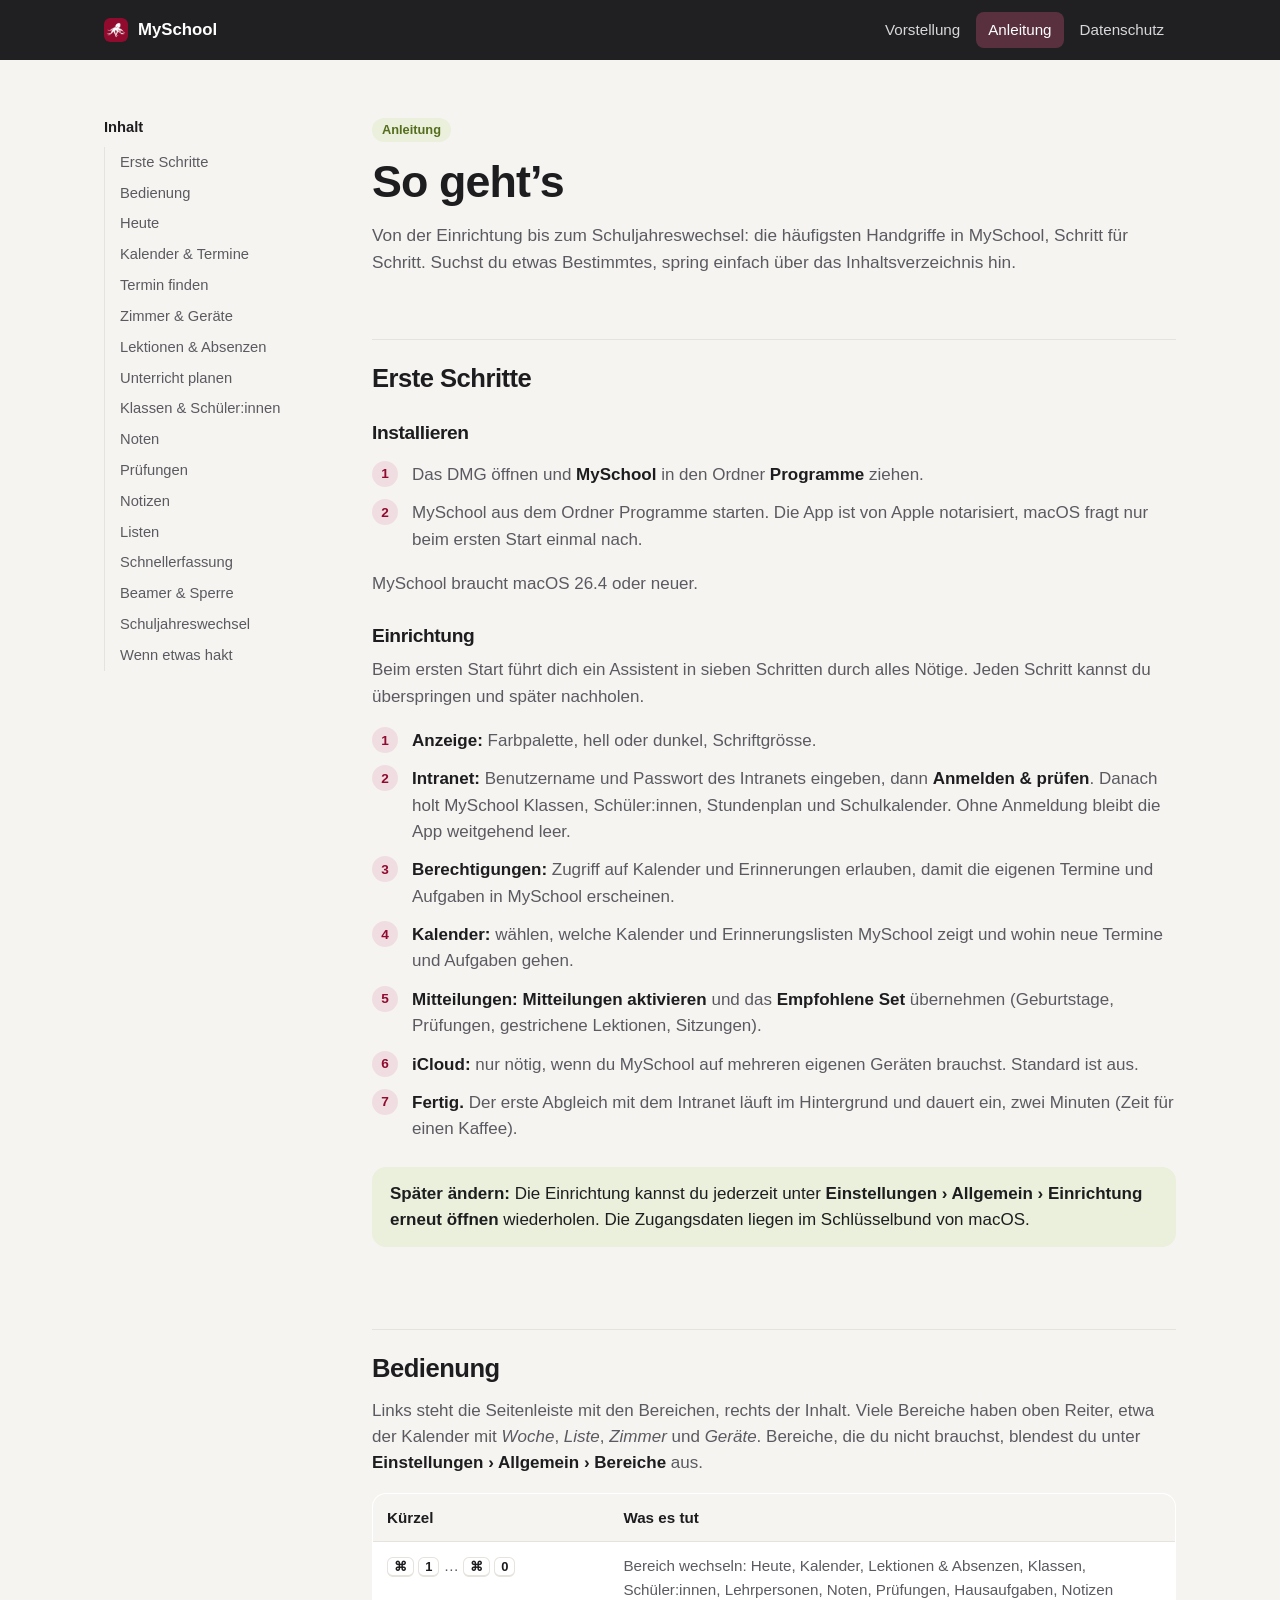
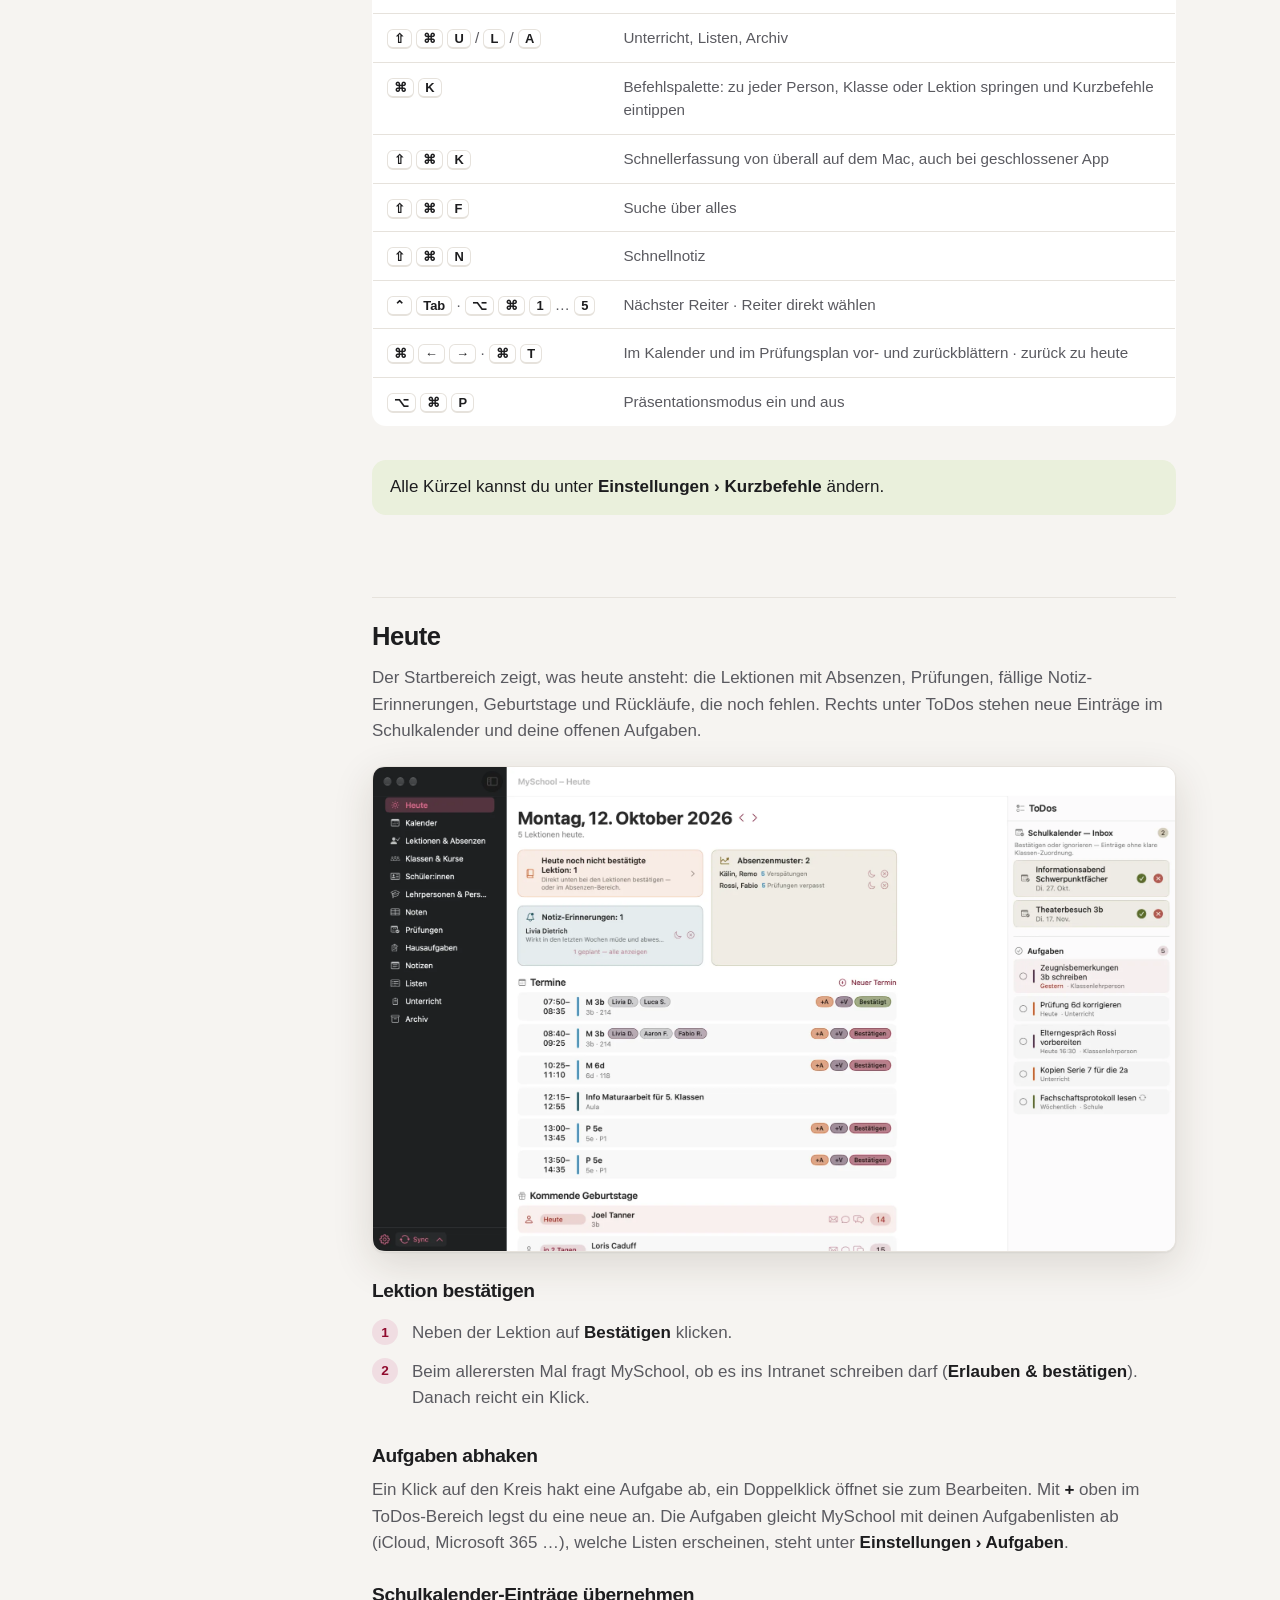
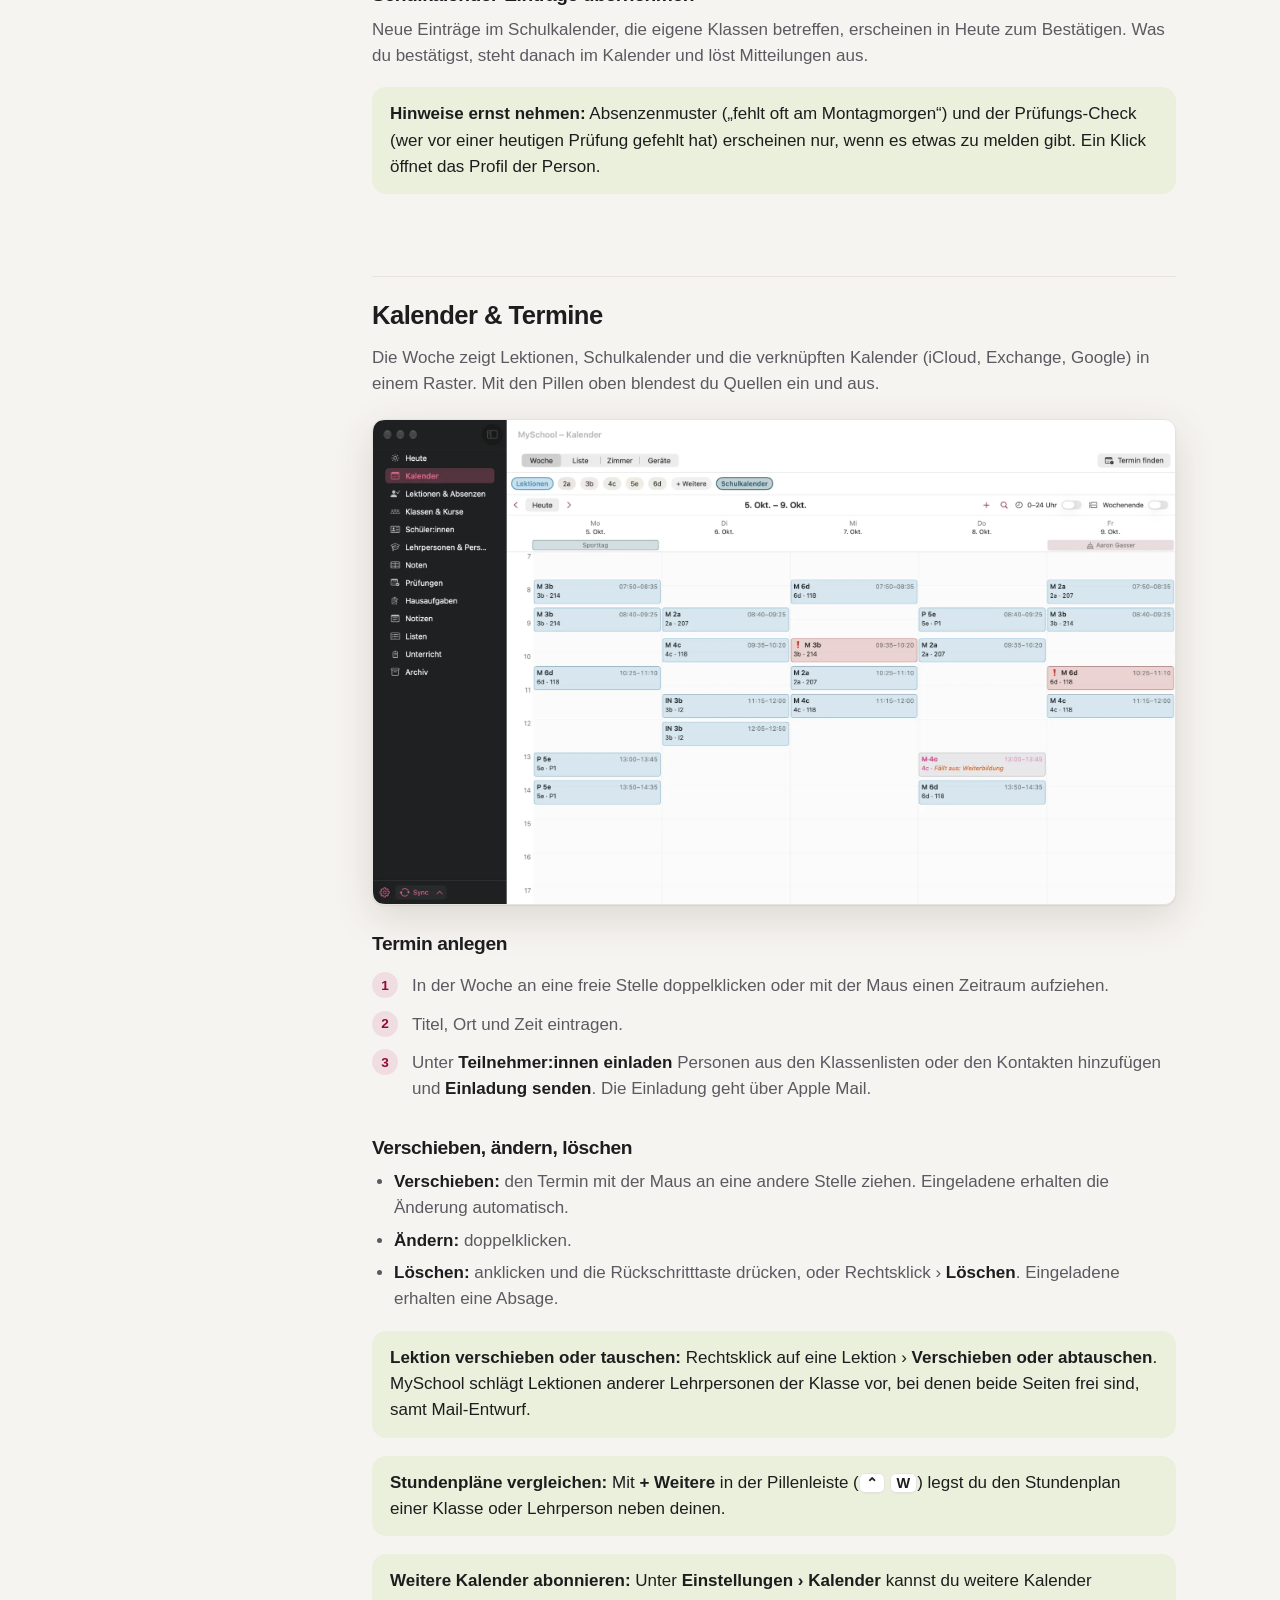
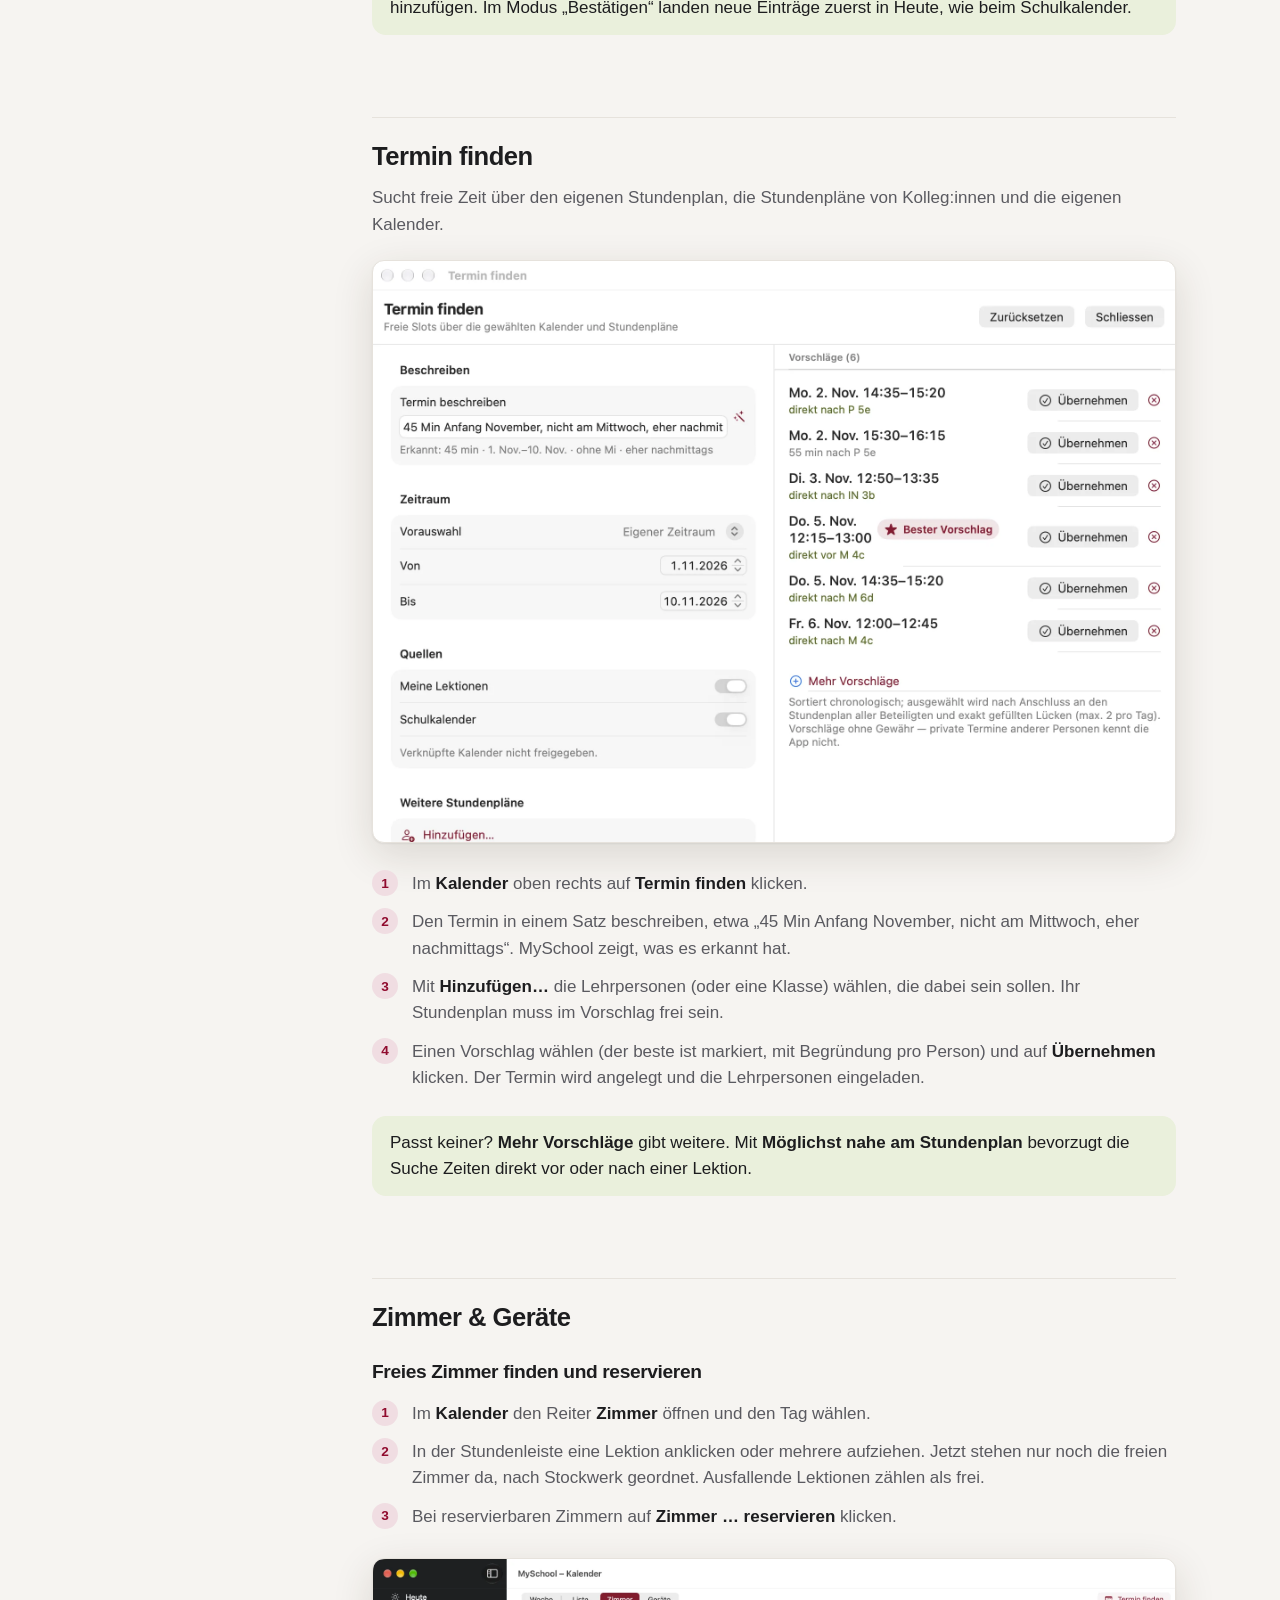
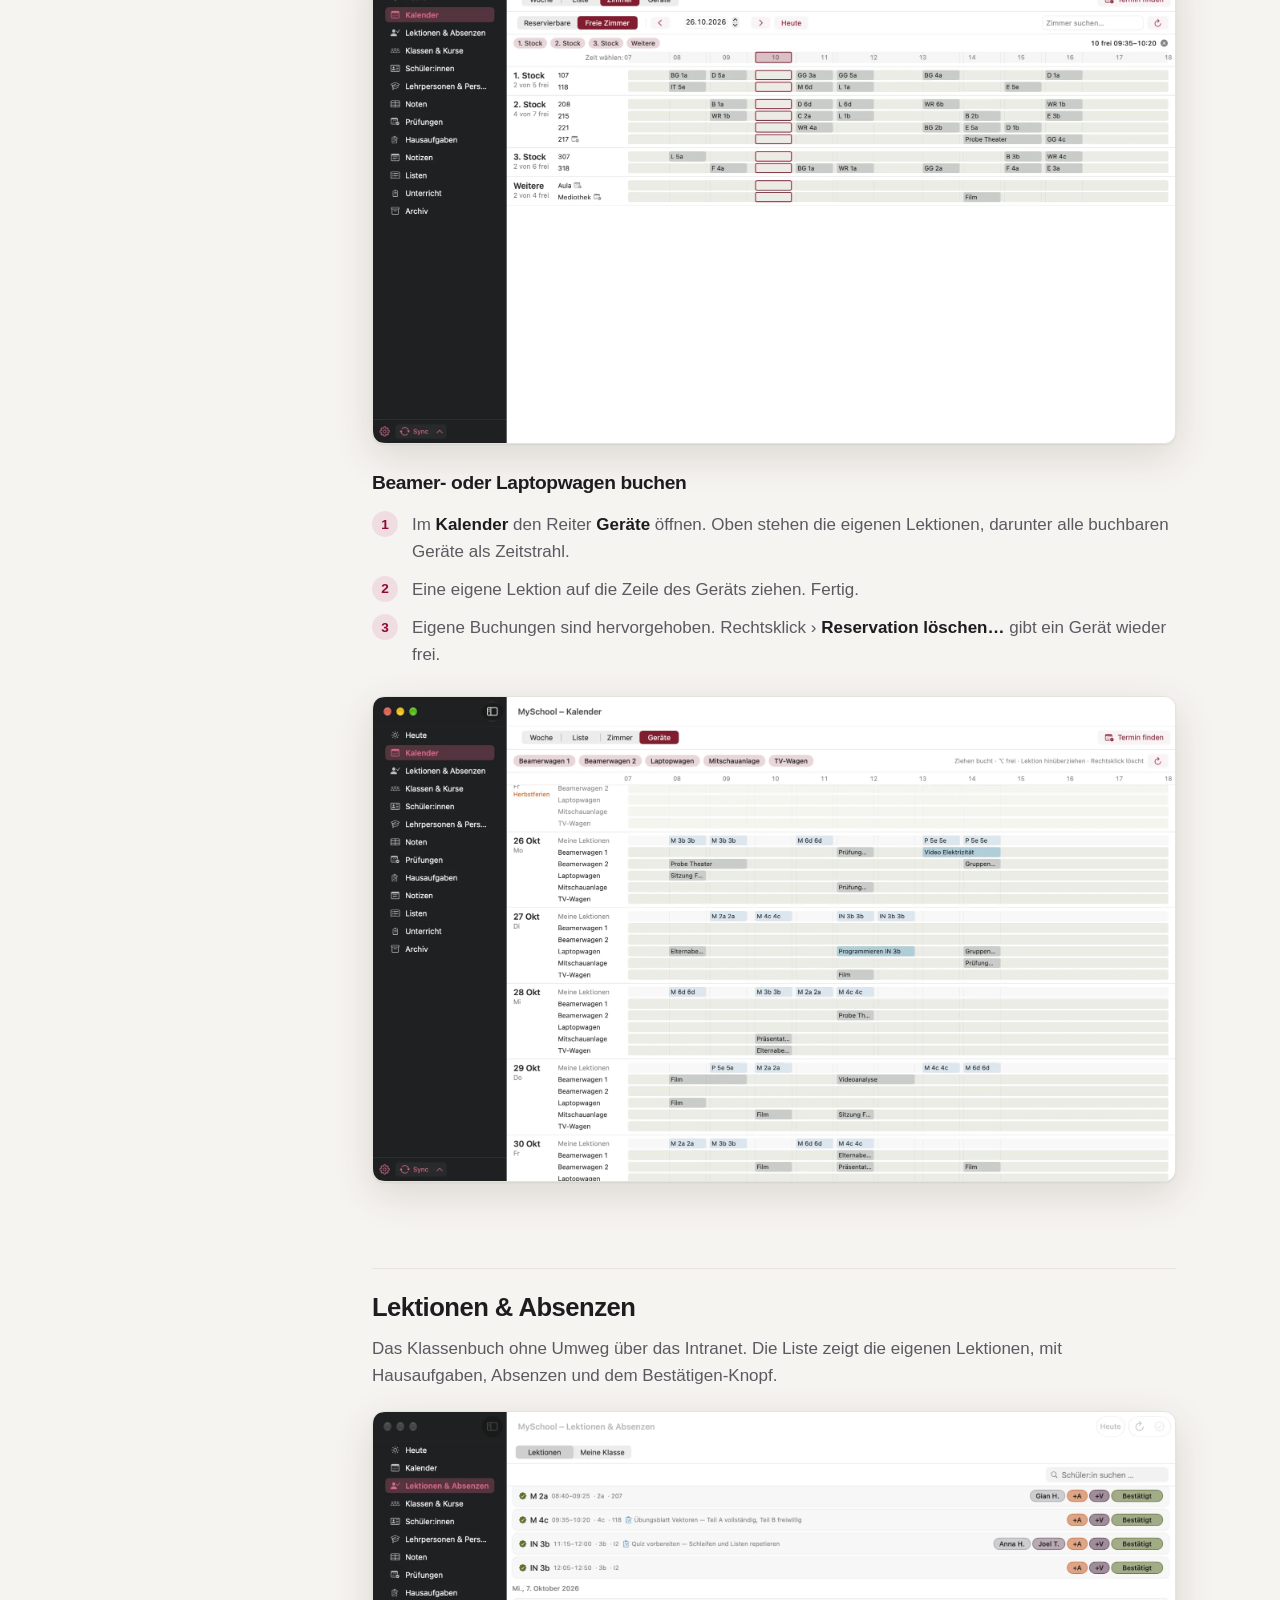
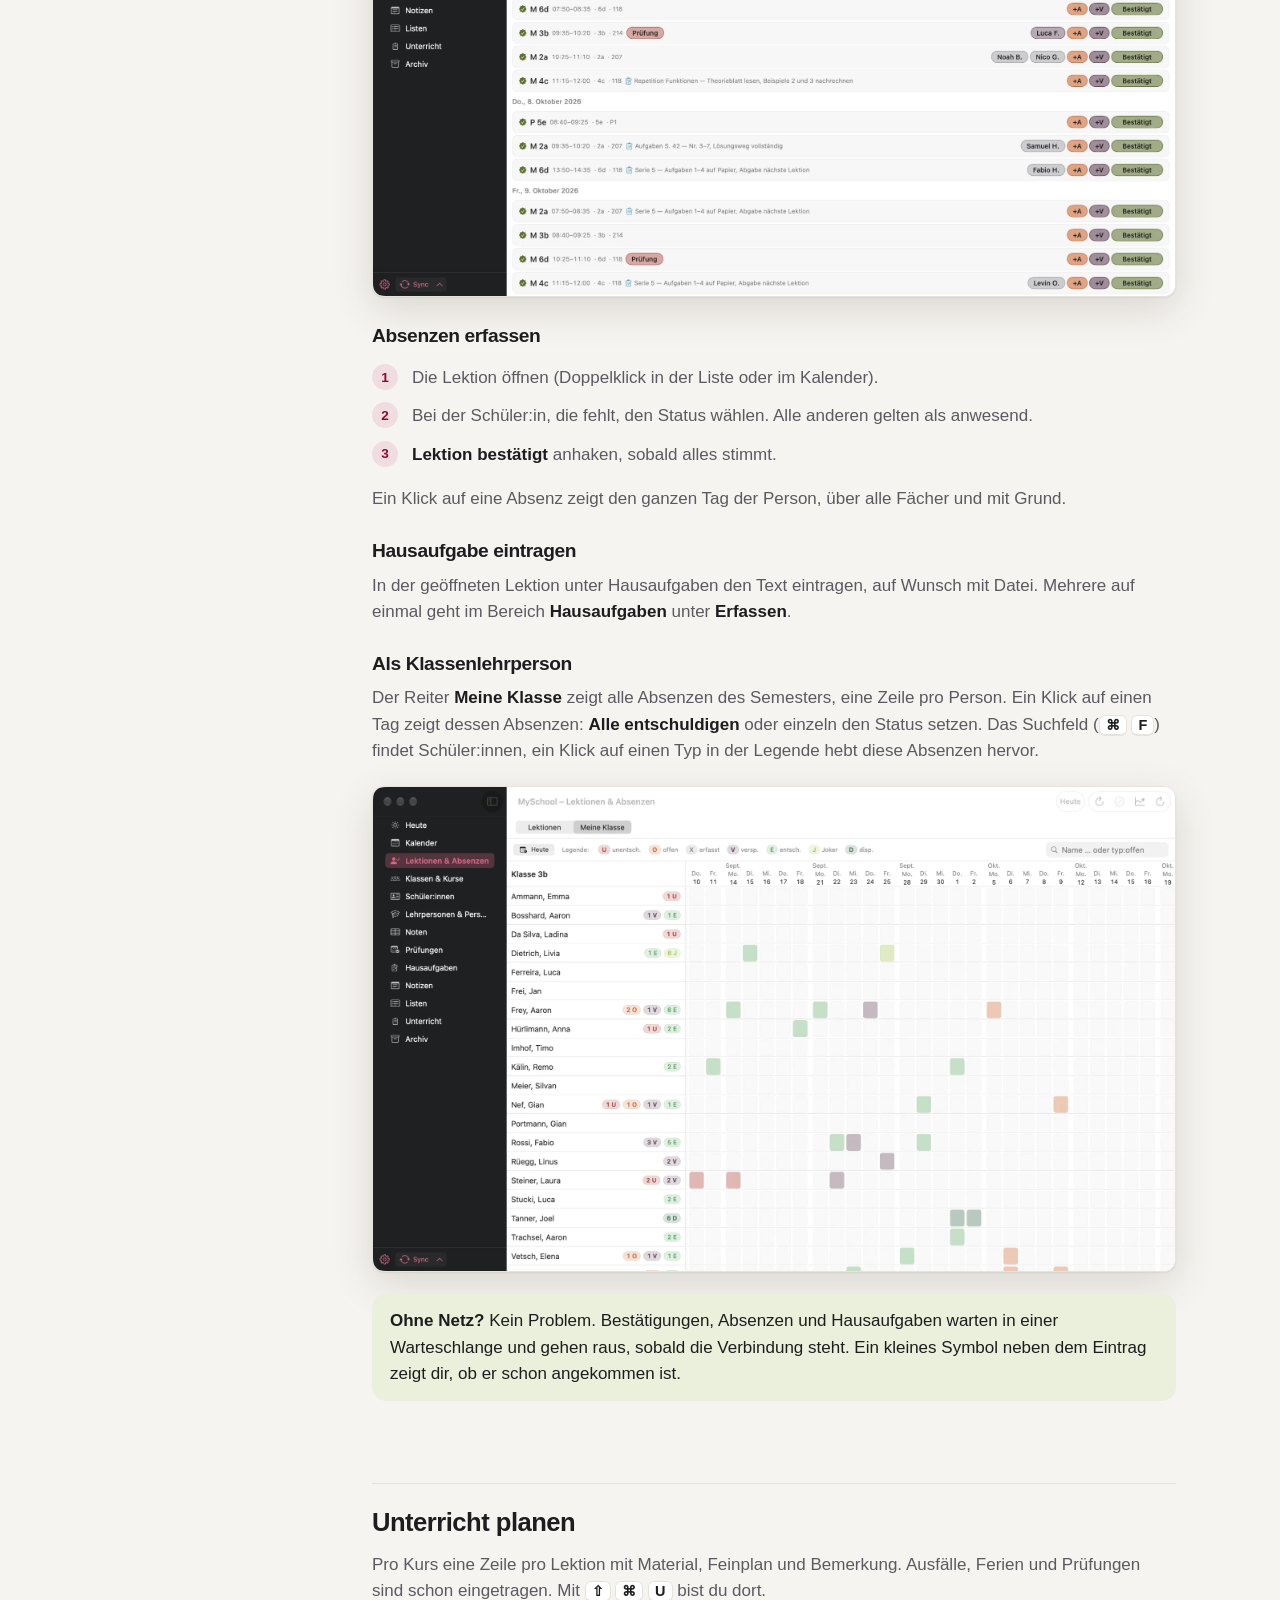
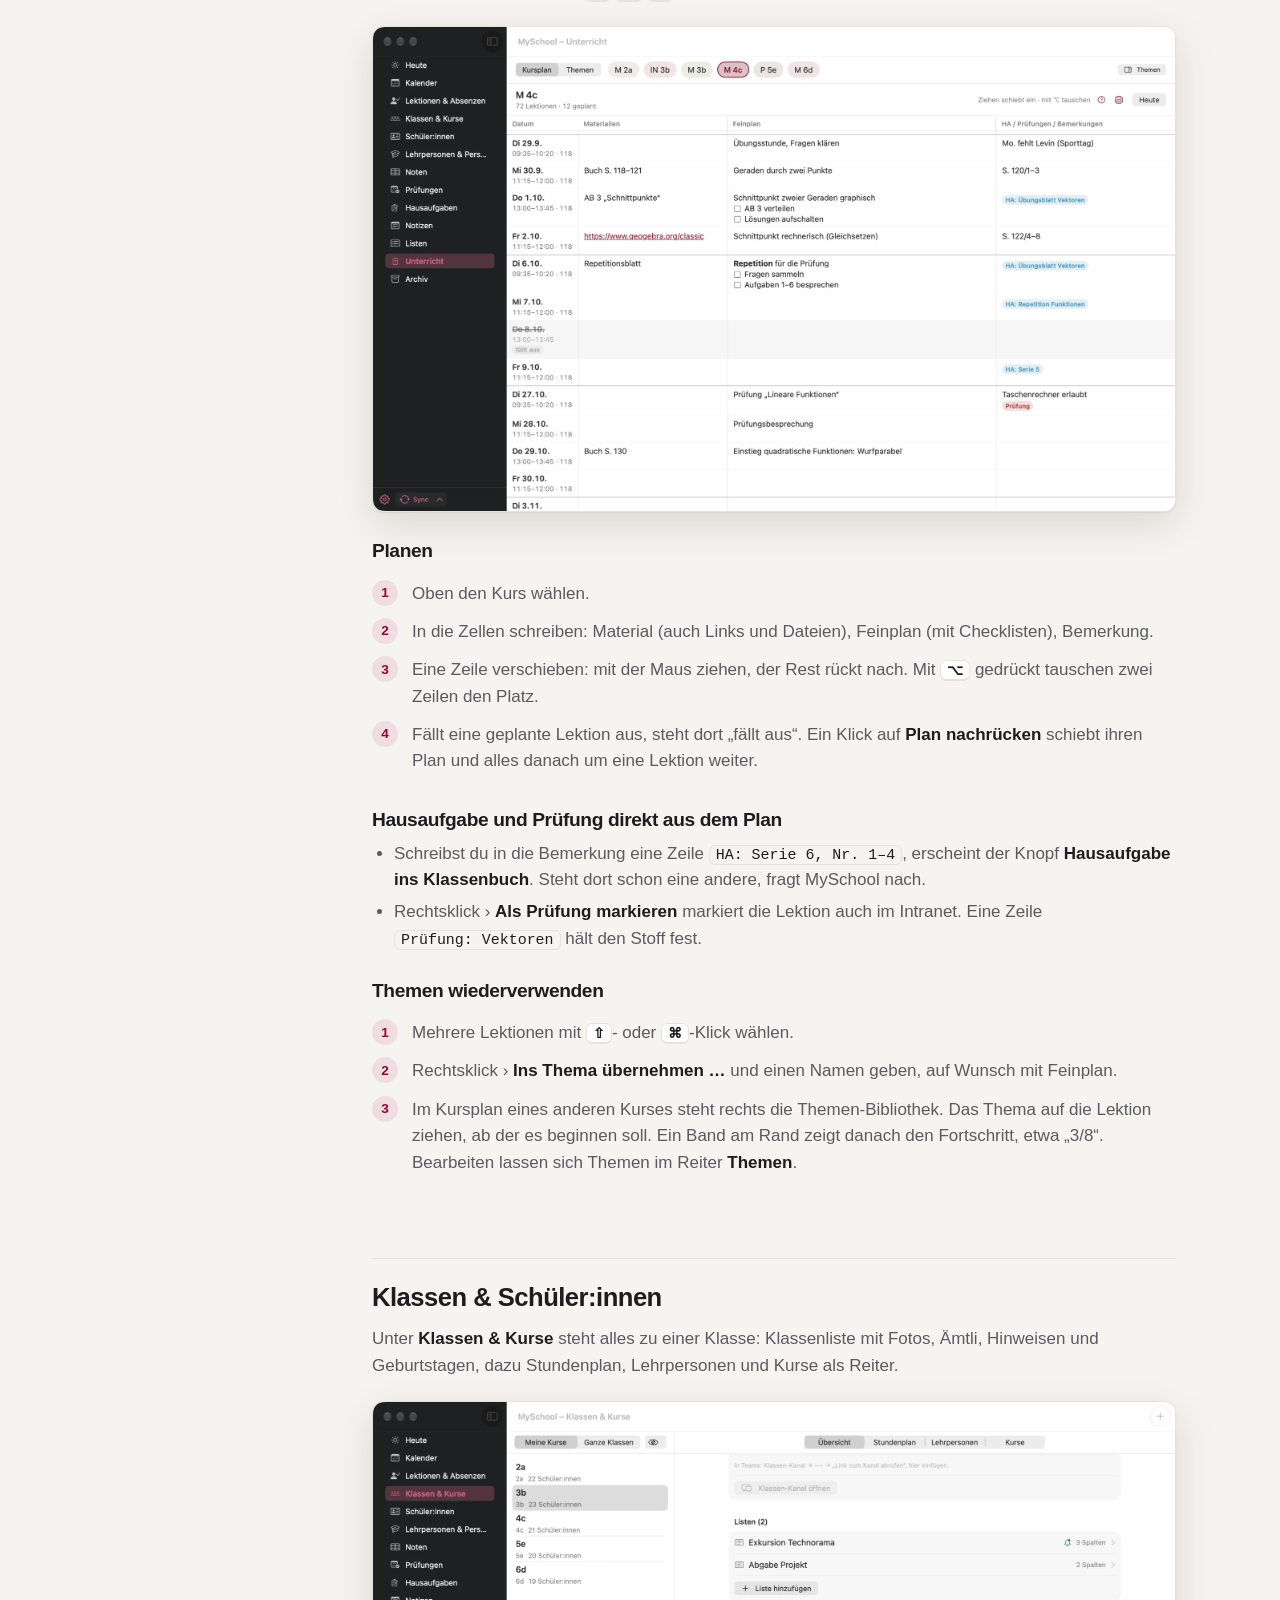
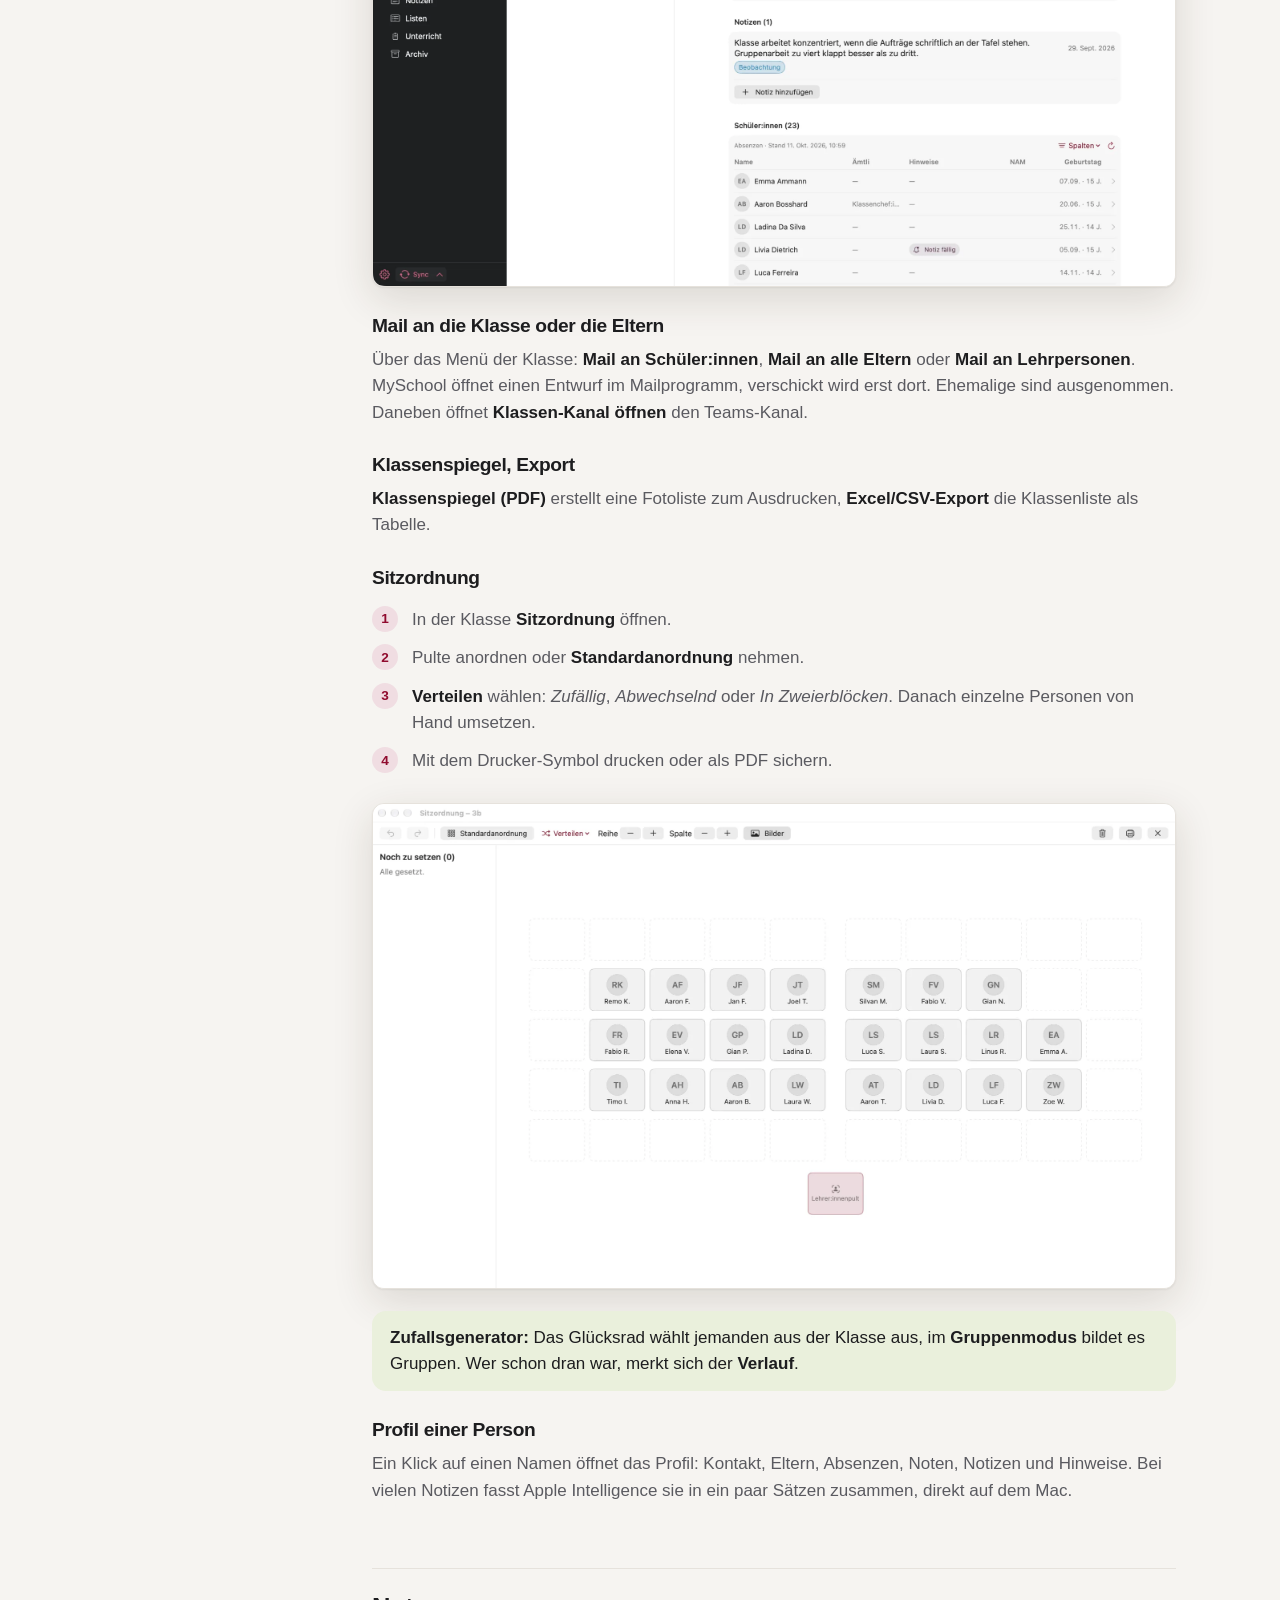
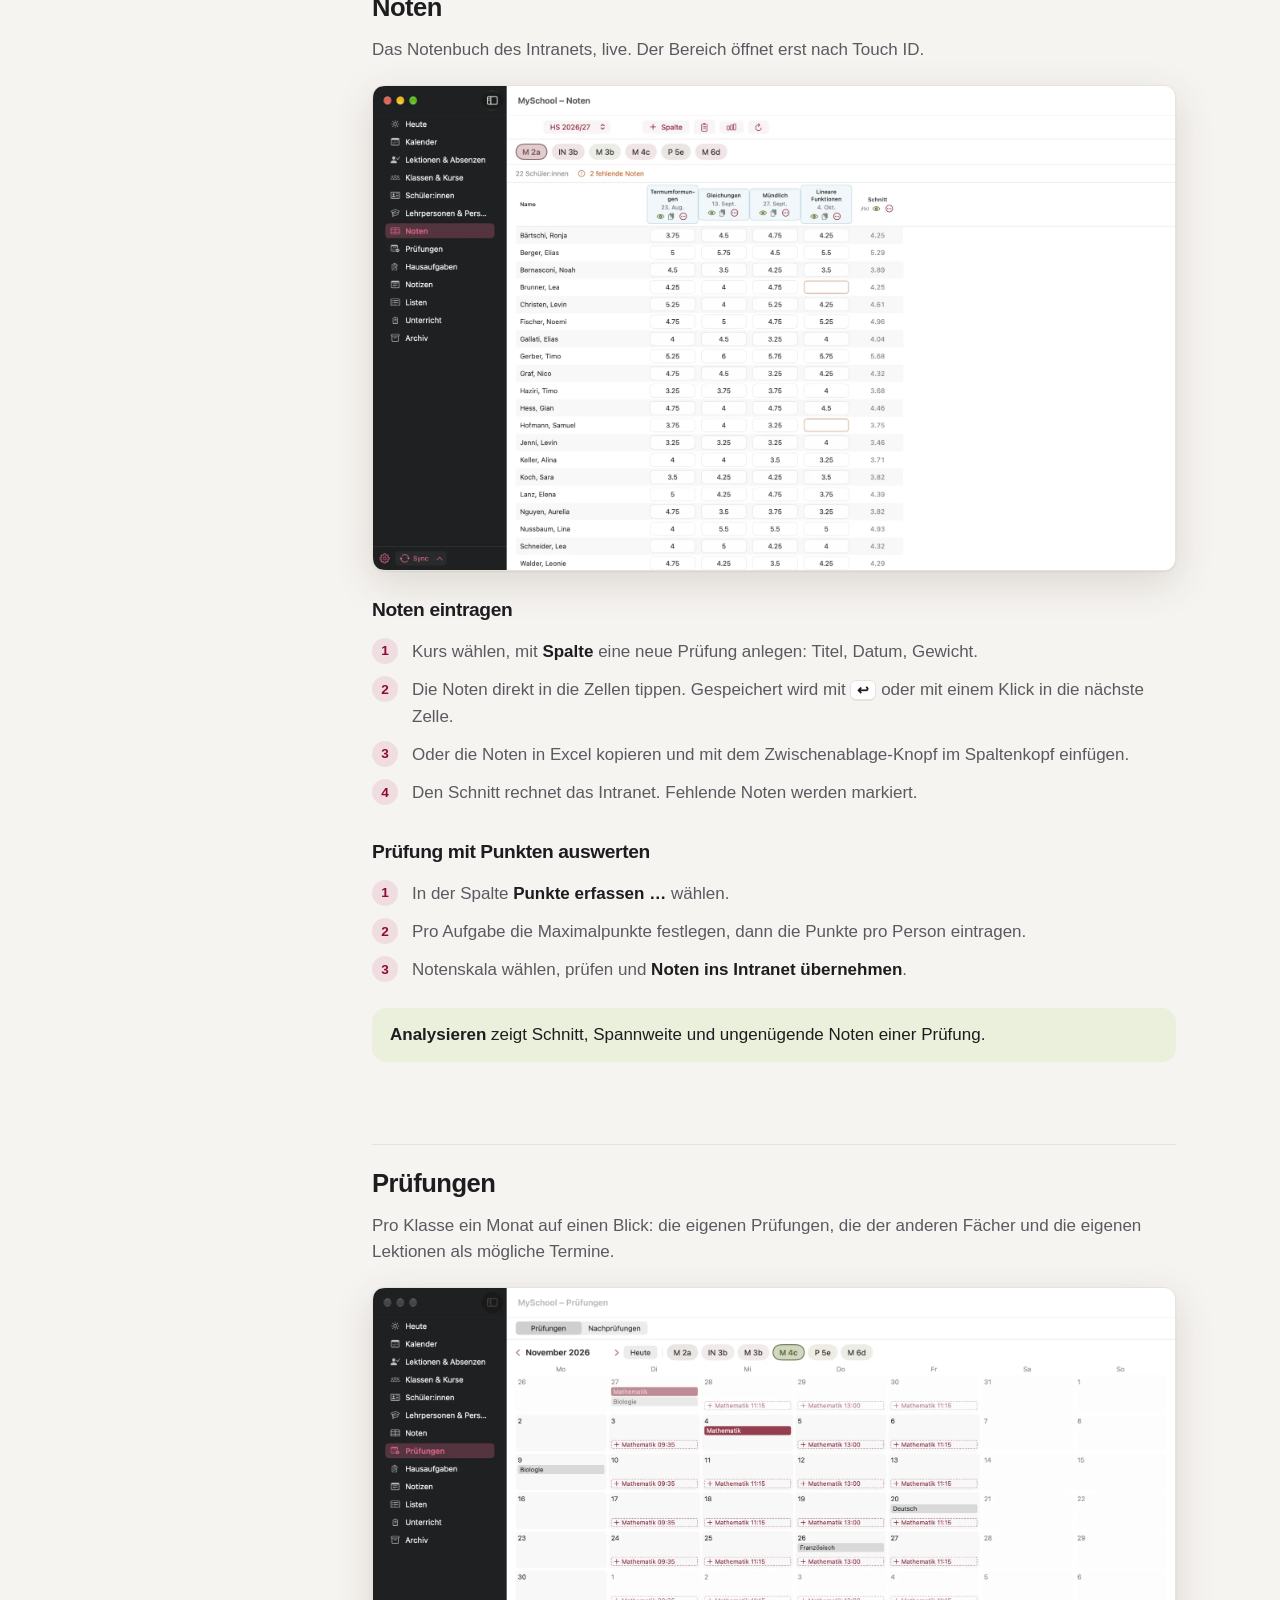
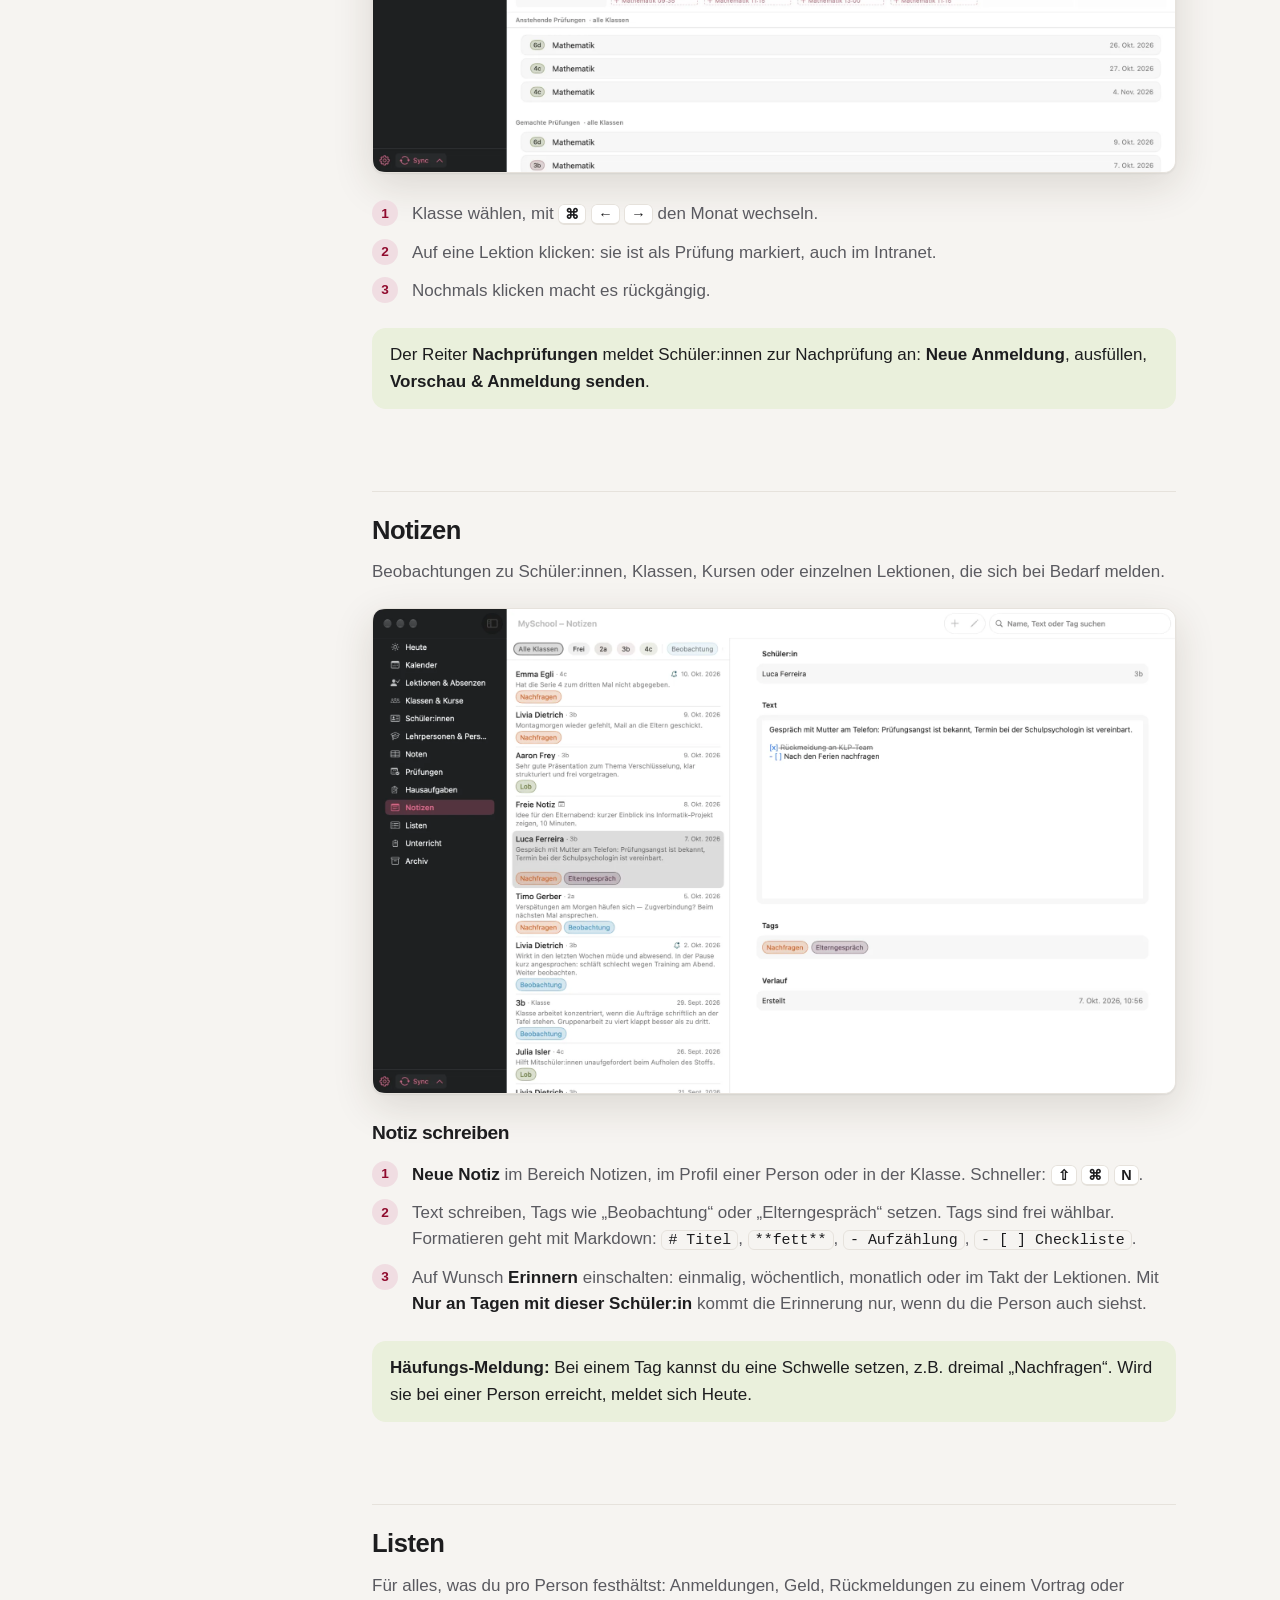
==== commit 8d81ad58: "Anleitung und Datenschutz sprechen dieselbe Sprache wie die Vorstellung Co-Authored-By: Claude Opus " ====
--- a/anleitung.html
+++ b/anleitung.html
@@ -6,7 +6,7 @@
 <title>MySchool Anleitung</title>
 <meta name="description" content="Anleitung zu MySchool: einrichten, Lektionen bestätigen, Absenzen erfassen, Termine finden, Unterricht planen, Noten, Notizen, Listen und die wichtigsten Tastenkürzel.">
 <link rel="icon" href="img/icon.png?v=2">
-<link rel="stylesheet" href="style.css?v=3">
+<link rel="stylesheet" href="style.css?v=5">
 </head>
 <body>
 
@@ -52,7 +52,7 @@
     <div class="text">
       <span class="pille moos">Anleitung</span>
       <h1 style="margin-top:14px">So geht’s</h1>
-      <p class="einleitung">Von der Einrichtung bis zum Schuljahreswechsel: die häufigsten Handgriffe in MySchool, Schritt für Schritt. Suchst du etwas Bestimmtes, spring einfach über das Inhaltsverzeichnis hin. Die Bilder stammen aus der Demo-Version, alle Daten sind erfunden.</p>
+      <p class="einleitung">Von der Einrichtung bis zum Schuljahreswechsel: die häufigsten Handgriffe in MySchool, Schritt für Schritt. Suchst du etwas Bestimmtes, spring einfach über das Inhaltsverzeichnis hin.</p>
 
       <!-- Erste Schritte -->
       <section id="start">
@@ -102,7 +102,7 @@
       <!-- Heute -->
       <section id="heute">
         <h2>Heute</h2>
-        <p>Der Startbereich zeigt, was heute ansteht: die Lektionen mit Absenzen, Prüfungen, fällige Notiz-Erinnerungen, Geburtstage und Rückläufe, die noch fehlen. Rechts unter ToDos stehen neue Einträge im Schulkalender und die offenen Aufgaben aus den Erinnerungen von macOS.</p>
+        <p>Der Startbereich zeigt, was heute ansteht: die Lektionen mit Absenzen, Prüfungen, fällige Notiz-Erinnerungen, Geburtstage und Rückläufe, die noch fehlen. Rechts unter ToDos stehen neue Einträge im Schulkalender und deine offenen Aufgaben.</p>
         <figure class="fenster"><img src="img/heute_tag.webp" width="2000" height="1207" loading="lazy" alt="Die Heute-Ansicht mit Lektionen samt Absenzen und Bestätigen-Knopf, Absenzenmustern, Notiz-Erinnerung, Schulkalender-Einträgen und Aufgaben"></figure>
         <h3>Lektion bestätigen</h3>
         <ol class="schritte">
@@ -110,7 +110,7 @@
           <li>Beim allerersten Mal fragt MySchool, ob es ins Intranet schreiben darf (<b>Erlauben &amp; bestätigen</b>). Danach reicht ein Klick.</li>
         </ol>
         <h3>Aufgaben abhaken</h3>
-        <p>Ein Klick auf den Kreis hakt eine Aufgabe ab, ein Doppelklick öffnet sie zum Bearbeiten. Mit <b>+</b> oben im ToDos-Bereich legst du eine neue an. Die Aufgaben sind dieselben wie in der App Erinnerungen, welche Listen erscheinen, steht unter <b>Einstellungen › Aufgaben</b>.</p>
+        <p>Ein Klick auf den Kreis hakt eine Aufgabe ab, ein Doppelklick öffnet sie zum Bearbeiten. Mit <b>+</b> oben im ToDos-Bereich legst du eine neue an. Die Aufgaben gleicht MySchool mit deinen Aufgabenlisten ab (iCloud, Microsoft 365 …), welche Listen erscheinen, steht unter <b>Einstellungen › Aufgaben</b>.</p>
         <h3>Schulkalender-Einträge übernehmen</h3>
         <p>Neue Einträge im Schulkalender, die eigene Klassen betreffen, erscheinen in Heute zum Bestätigen. Was du bestätigst, steht danach im Kalender und löst Mitteilungen aus.</p>
         <p class="tipp"><b>Hinweise ernst nehmen:</b> Absenzenmuster („fehlt oft am Montagmorgen“) und der Prüfungs-Check (wer vor einer heutigen Prüfung gefehlt hat) erscheinen nur, wenn es etwas zu melden gibt. Ein Klick öffnet das Profil der Person.</p>
@@ -133,6 +133,8 @@
           <li><b>Ändern:</b> doppelklicken.</li>
           <li><b>Löschen:</b> anklicken und die Rückschritttaste drücken, oder Rechtsklick › <b>Löschen</b>. Eingeladene erhalten eine Absage.</li>
         </ul>
+        <p class="tipp"><b>Lektion verschieben oder tauschen:</b> Rechtsklick auf eine Lektion › <b>Verschieben oder abtauschen</b>. MySchool schlägt Lektionen anderer Lehrpersonen der Klasse vor, bei denen beide Seiten frei sind, samt Mail-Entwurf.</p>
+        <p class="tipp"><b>Stundenpläne vergleichen:</b> Mit <b>+ Weitere</b> in der Pillenleiste (<kbd>⌃</kbd> <kbd>W</kbd>) legst du den Stundenplan einer Klasse oder Lehrperson neben deinen.</p>
         <p class="tipp"><b>Weitere Kalender abonnieren:</b> Unter <b>Einstellungen › Kalender</b> kannst du weitere Kalender hinzufügen. Im Modus „Bestätigen“ landen neue Einträge zuerst in Heute, wie beim Schulkalender.</p>
       </section>
 
@@ -180,10 +182,11 @@
           <li>Bei der Schüler:in, die fehlt, den Status wählen. Alle anderen gelten als anwesend.</li>
           <li><b>Lektion bestätigt</b> anhaken, sobald alles stimmt.</li>
         </ol>
+        <p>Ein Klick auf eine Absenz zeigt den ganzen Tag der Person, über alle Fächer und mit Grund.</p>
         <h3>Hausaufgabe eintragen</h3>
         <p>In der geöffneten Lektion unter Hausaufgaben den Text eintragen, auf Wunsch mit Datei. Mehrere auf einmal geht im Bereich <b>Hausaufgaben</b> unter <b>Erfassen</b>.</p>
         <h3>Als Klassenlehrperson</h3>
-        <p>Der Reiter <b>Meine Klasse</b> zeigt alle Absenzen des Semesters, eine Zeile pro Person. Die Legende ist zugleich Filter: ein Klick auf „offen“ hebt genau diese Einträge hervor.</p>
+        <p>Der Reiter <b>Meine Klasse</b> zeigt alle Absenzen des Semesters, eine Zeile pro Person. Ein Klick auf einen Tag zeigt dessen Absenzen: <b>Alle entschuldigen</b> oder einzeln den Status setzen. Das Suchfeld (<kbd>⌘</kbd> <kbd>F</kbd>) findet Schüler:innen, ein Klick auf einen Typ in der Legende hebt diese Absenzen hervor.</p>
         <figure class="fenster"><img src="img/klassenraster.webp" width="2000" height="1207" loading="lazy" alt="Absenzen-Raster einer Klasse über das Semester"></figure>
         <p class="tipp"><b>Ohne Netz?</b> Kein Problem. Bestätigungen, Absenzen und Hausaufgaben warten in einer Warteschlange und gehen raus, sobald die Verbindung steht. Ein kleines Symbol neben dem Eintrag zeigt dir, ob er schon angekommen ist.</p>
       </section>
@@ -244,7 +247,8 @@
         <ol class="schritte">
           <li>Kurs wählen, mit <b>Spalte</b> eine neue Prüfung anlegen: Titel, Datum, Gewicht.</li>
           <li>Die Noten direkt in die Zellen tippen. Gespeichert wird mit <kbd>↩</kbd> oder mit einem Klick in die nächste Zelle.</li>
-          <li>Den Schnitt rechnet das Intranet. Fehlende Noten sind markiert.</li>
+          <li>Oder die Noten in Excel kopieren und mit dem Zwischenablage-Knopf im Spaltenkopf einfügen.</li>
+          <li>Den Schnitt rechnet das Intranet. Fehlende Noten werden markiert.</li>
         </ol>
         <h3>Prüfung mit Punkten auswerten</h3>
         <ol class="schritte">
@@ -258,11 +262,11 @@
       <!-- Prüfungen -->
       <section id="pruefungen">
         <h2>Prüfungen</h2>
-        <p>Pro Klasse ein Monat auf einen Blick: die eigenen Prüfungen, die der anderen Fächer und die eigenen Lektionen als freie Plätze.</p>
+        <p>Pro Klasse ein Monat auf einen Blick: die eigenen Prüfungen, die der anderen Fächer und die eigenen Lektionen als mögliche Termine.</p>
         <figure class="fenster"><img src="img/pruefungen.webp" width="2000" height="1207" loading="lazy" alt="Prüfungsplan im November mit eigenen Prüfungen, Prüfungen anderer Fächer und freien Lektionen"></figure>
         <ol class="schritte">
           <li>Klasse wählen, mit <kbd>⌘</kbd> <kbd>←</kbd> <kbd>→</kbd> den Monat wechseln.</li>
-          <li>Auf einen freien Platz klicken: die Lektion ist als Prüfung markiert, auch im Intranet.</li>
+          <li>Auf eine Lektion klicken: sie ist als Prüfung markiert, auch im Intranet.</li>
           <li>Nochmals klicken macht es rückgängig.</li>
         </ol>
         <p class="tipp">Der Reiter <b>Nachprüfungen</b> meldet Schüler:innen zur Nachprüfung an: <b>Neue Anmeldung</b>, ausfüllen, <b>Vorschau &amp; Anmeldung senden</b>.</p>
@@ -271,12 +275,12 @@
       <!-- Notizen -->
       <section id="notizen">
         <h2>Notizen</h2>
-        <p>Beobachtungen zu Schüler:innen, Klassen, Kursen oder einzelnen Lektionen, die du auch wiederfindest.</p>
+        <p>Beobachtungen zu Schüler:innen, Klassen, Kursen oder einzelnen Lektionen, die sich bei Bedarf melden.</p>
         <figure class="fenster"><img src="img/notizen.webp" width="2000" height="1207" loading="lazy" alt="Notizenliste mit Tags und einer geöffneten Notiz mit Checkliste"></figure>
         <h3>Notiz schreiben</h3>
         <ol class="schritte">
           <li><b>Neue Notiz</b> im Bereich Notizen, im Profil einer Person oder in der Klasse. Schneller: <kbd>⇧</kbd> <kbd>⌘</kbd> <kbd>N</kbd>.</li>
-          <li>Text schreiben, Tags wie „Beobachtung“ oder „Elterngespräch“ setzen. Tags sind frei wählbar und farbig.</li>
+          <li>Text schreiben, Tags wie „Beobachtung“ oder „Elterngespräch“ setzen. Tags sind frei wählbar. Formatieren geht mit Markdown: <code># Titel</code>, <code>**fett**</code>, <code>- Aufzählung</code>, <code>- [ ] Checkliste</code>.</li>
           <li>Auf Wunsch <b>Erinnern</b> einschalten: einmalig, wöchentlich, monatlich oder im Takt der Lektionen. Mit <b>Nur an Tagen mit dieser Schüler:in</b> kommt die Erinnerung nur, wenn du die Person auch siehst.</li>
         </ol>
         <p class="tipp"><b>Häufungs-Meldung:</b> Bei einem Tag kannst du eine Schwelle setzen, z.B. dreimal „Nachfragen“. Wird sie bei einer Person erreicht, meldet sich Heute.</p>
@@ -285,7 +289,7 @@
       <!-- Listen -->
       <section id="listen">
         <h2>Listen</h2>
-        <p>Für Rückläufe, Bezahlungen und alles, was du pro Person abhaken willst.</p>
+        <p>Für alles, was du pro Person festhältst: Anmeldungen, Geld, Rückmeldungen zu einem Vortrag oder Noten, die nicht ins Notenbuch gehören.</p>
         <figure class="fenster"><img src="img/listen.webp" width="2000" height="1207" loading="lazy" alt="Liste für eine Exkursion mit Beitrag und Einverständnis"></figure>
         <ol class="schritte">
           <li><b>Neue Liste</b> für eine Klasse anlegen, oder eine <b>Freie Liste</b> ohne Klasse.</li>
@@ -324,7 +328,7 @@
           <figure><div class="fenster"><img src="img/profil_detail.webp" width="1480" height="1150" loading="lazy" alt="Profil auf dem eigenen Bildschirm"></div><figcaption><span class="pille moos">Eigener Bildschirm</span> alles sichtbar</figcaption></figure>
           <figure><div class="fenster"><img src="img/praesentation_profil_detail.webp" width="1480" height="1150" loading="lazy" alt="Dasselbe Profil im Präsentationsmodus"></div><figcaption><span class="pille rost">Beamer</span> Vertrauliches verborgen</figcaption></figure>
         </div>
-        <p class="tipp">Für Zoom oder andere Programme schaltet <kbd>⌥</kbd> <kbd>⌘</kbd> <kbd>P</kbd> den Modus von Hand ein. Unter <b>Einstellungen › Anzeige › Präsentationsmodus</b> kannst du ausserdem festlegen, dass MySchool in keiner Bildschirmaufnahme erscheint.</p>
+        <p class="tipp">Mit <kbd>⌥</kbd> <kbd>⌘</kbd> <kbd>P</kbd> schaltest du den Modus jederzeit von Hand ein und aus. Unter <b>Einstellungen › Anzeige › Präsentationsmodus</b> kannst du ausserdem festlegen, dass MySchool in keiner Bildschirmaufnahme erscheint.</p>
         <h3>Touch-ID-Sperre</h3>
         <p>Noten, Notizen, Archiv und Schüler:innen öffnen erst nach Touch ID. Wechselst du den Reiter, tust zwei Minuten nichts oder sperrst den Bildschirm, gehen sie wieder zu. Ungespeicherte Eingaben bleiben dabei erhalten. Einstellen kannst du das unter <b>Einstellungen › Anzeige › Sperre</b>.</p>
         <figure class="fenster"><img src="img/sperre.webp" width="1600" height="965" loading="lazy" alt="Der Reiter Noten ist gesperrt und zeigt nur den Knopf Entsperren"></figure>
@@ -364,7 +368,7 @@
 <footer class="fuss">
   <div class="huelle">
     <span>MySchool · Mac-App für den Schulalltag · Alle Bilder: Demo-Version mit erfundenen Daten</span>
-    <span><a href="architektur.html">Architektur</a> · <a href="MySchool-Vorstellung.pdf">Als PDF</a></span>
+    <span><a href="MySchool-Vorstellung.pdf">Als PDF</a></span>
   </div>
 </footer>
 </body>
--- a/style.css
+++ b/style.css
@@ -113,6 +113,7 @@
 
 /* Funktion: Text + Bild */
 .funktion { display: grid; grid-template-columns: minmax(0,5fr) minmax(0,7fr); gap: 48px; align-items: center; padding: 40px 0; }
+.abschnitt-kopf + .funktion { padding-top: 0; }
 .funktion.umgekehrt { grid-template-columns: minmax(0,7fr) minmax(0,5fr); }
 .funktion.umgekehrt .text { order: 2; }
 .funktion .text h3 { font-size: 1.6rem; margin-bottom: 12px; }
@@ -127,7 +128,6 @@
 .karte.kombi p { flex: 1; }
 .quellen { display: flex; flex-wrap: wrap; gap: 6px; margin-top: 14px; }
 .quellen .pille { font-size: .72rem; }
-.nachsatz { margin-top: 28px; color: var(--text-2); max-width: 820px; }
 
 /* Vorher / Nachher */
 .vergleich { display: grid; grid-template-columns: minmax(0,1fr) minmax(0,1fr); gap: 28px; }
@@ -146,7 +146,7 @@
 .nicht .x { flex: none; width: 28px; height: 28px; border-radius: 50%; background: var(--rost-weich); color: var(--rost);
   display: grid; place-items: center; font-weight: 700; }
 
-/* Text-Seiten (Datenschutz, Architektur) */
+/* Text-Seiten (Datenschutz, Anleitung) */
 .textseite { padding: 56px 0 80px; }
 .textseite .huelle { max-width: 900px; }
 .textseite h1 { font-size: clamp(2rem, 4vw, 2.8rem); margin-bottom: 14px; }
@@ -196,9 +196,6 @@
   h2, .abschnitt-kopf, .kicker { break-after: avoid; }
   .vergleich, .nicht, .drei { break-inside: avoid; }
   .abschnitt > .huelle { break-inside: avoid; }
-  #mehr > .huelle, #mehr .drei { break-inside: auto; }
-  .nachsatz { break-before: avoid; }
-  #mehr .drei { grid-template-columns: repeat(3, minmax(0,1fr)); }
   .held .lead, .abschnitt-kopf p { font-size: 11pt; }
   .held .fenster { margin-top: 18px; }
   .abschnitt-kopf { margin-bottom: 16px; }
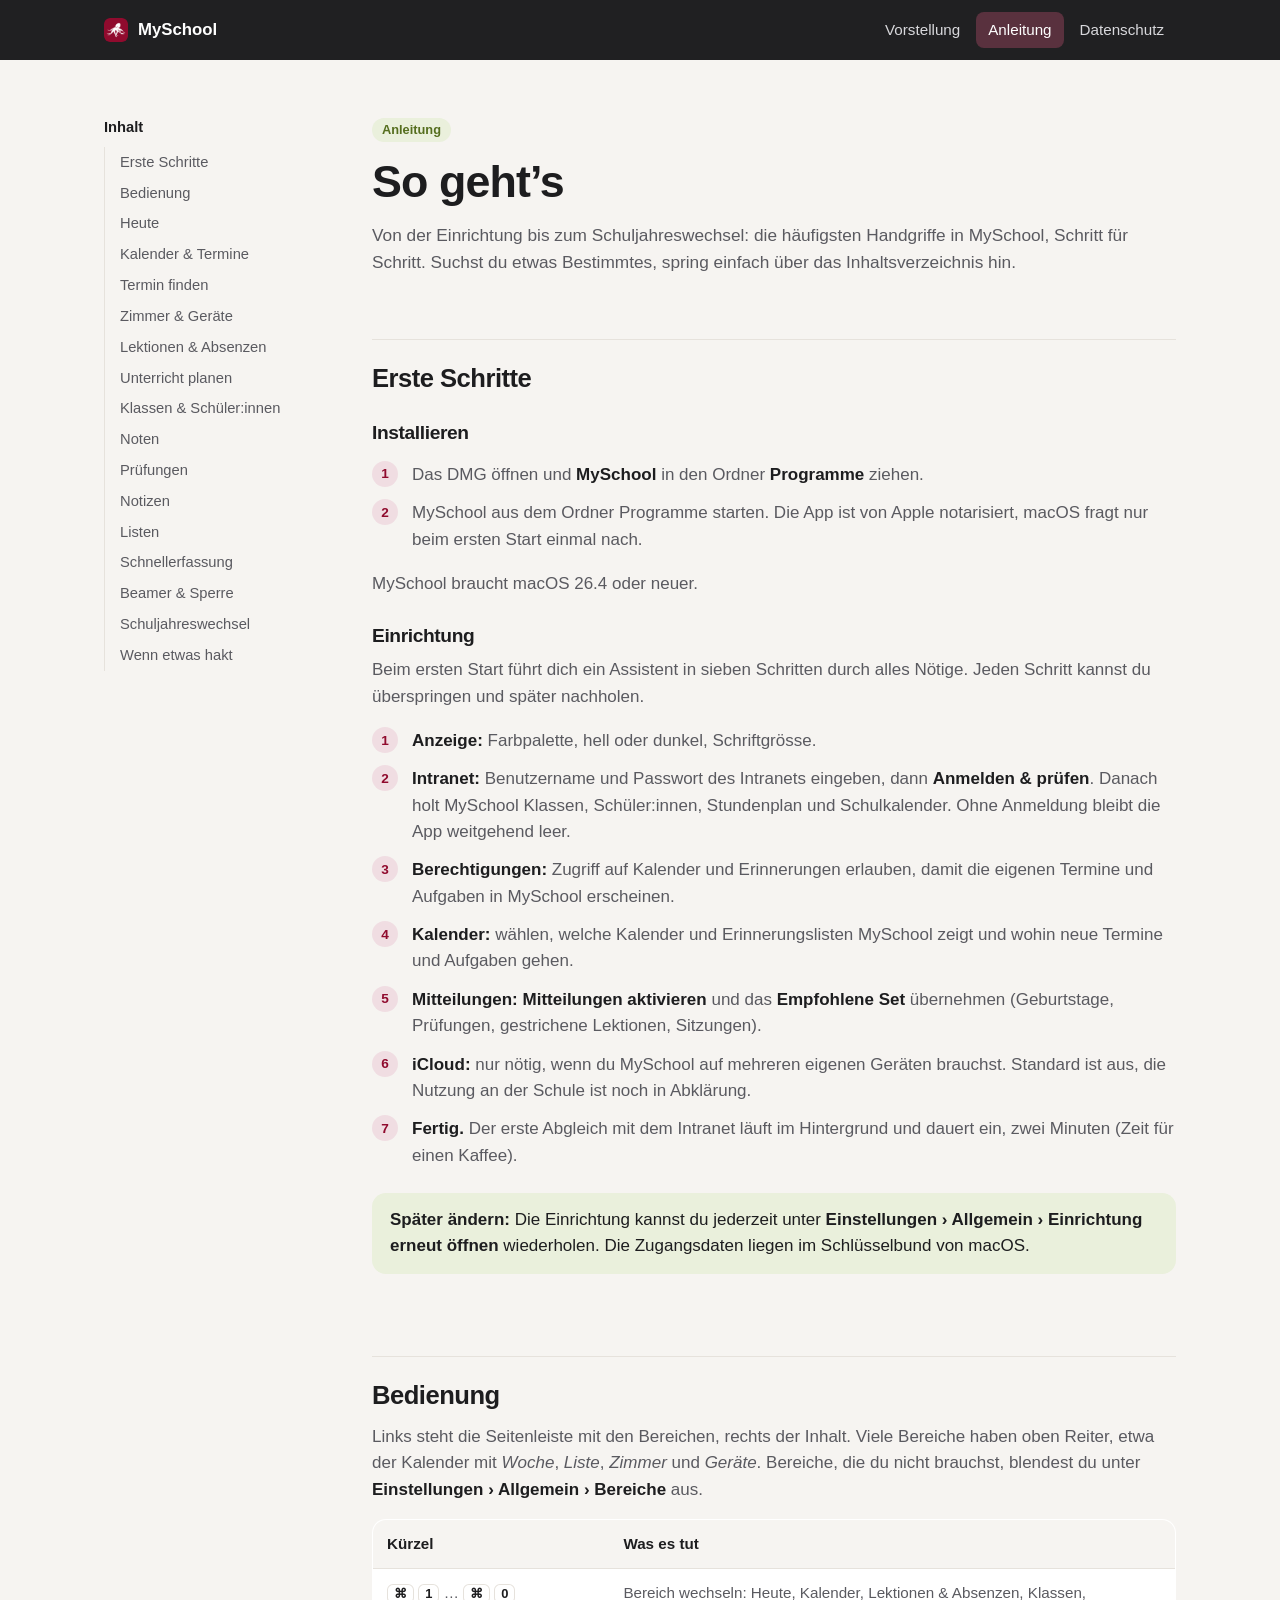
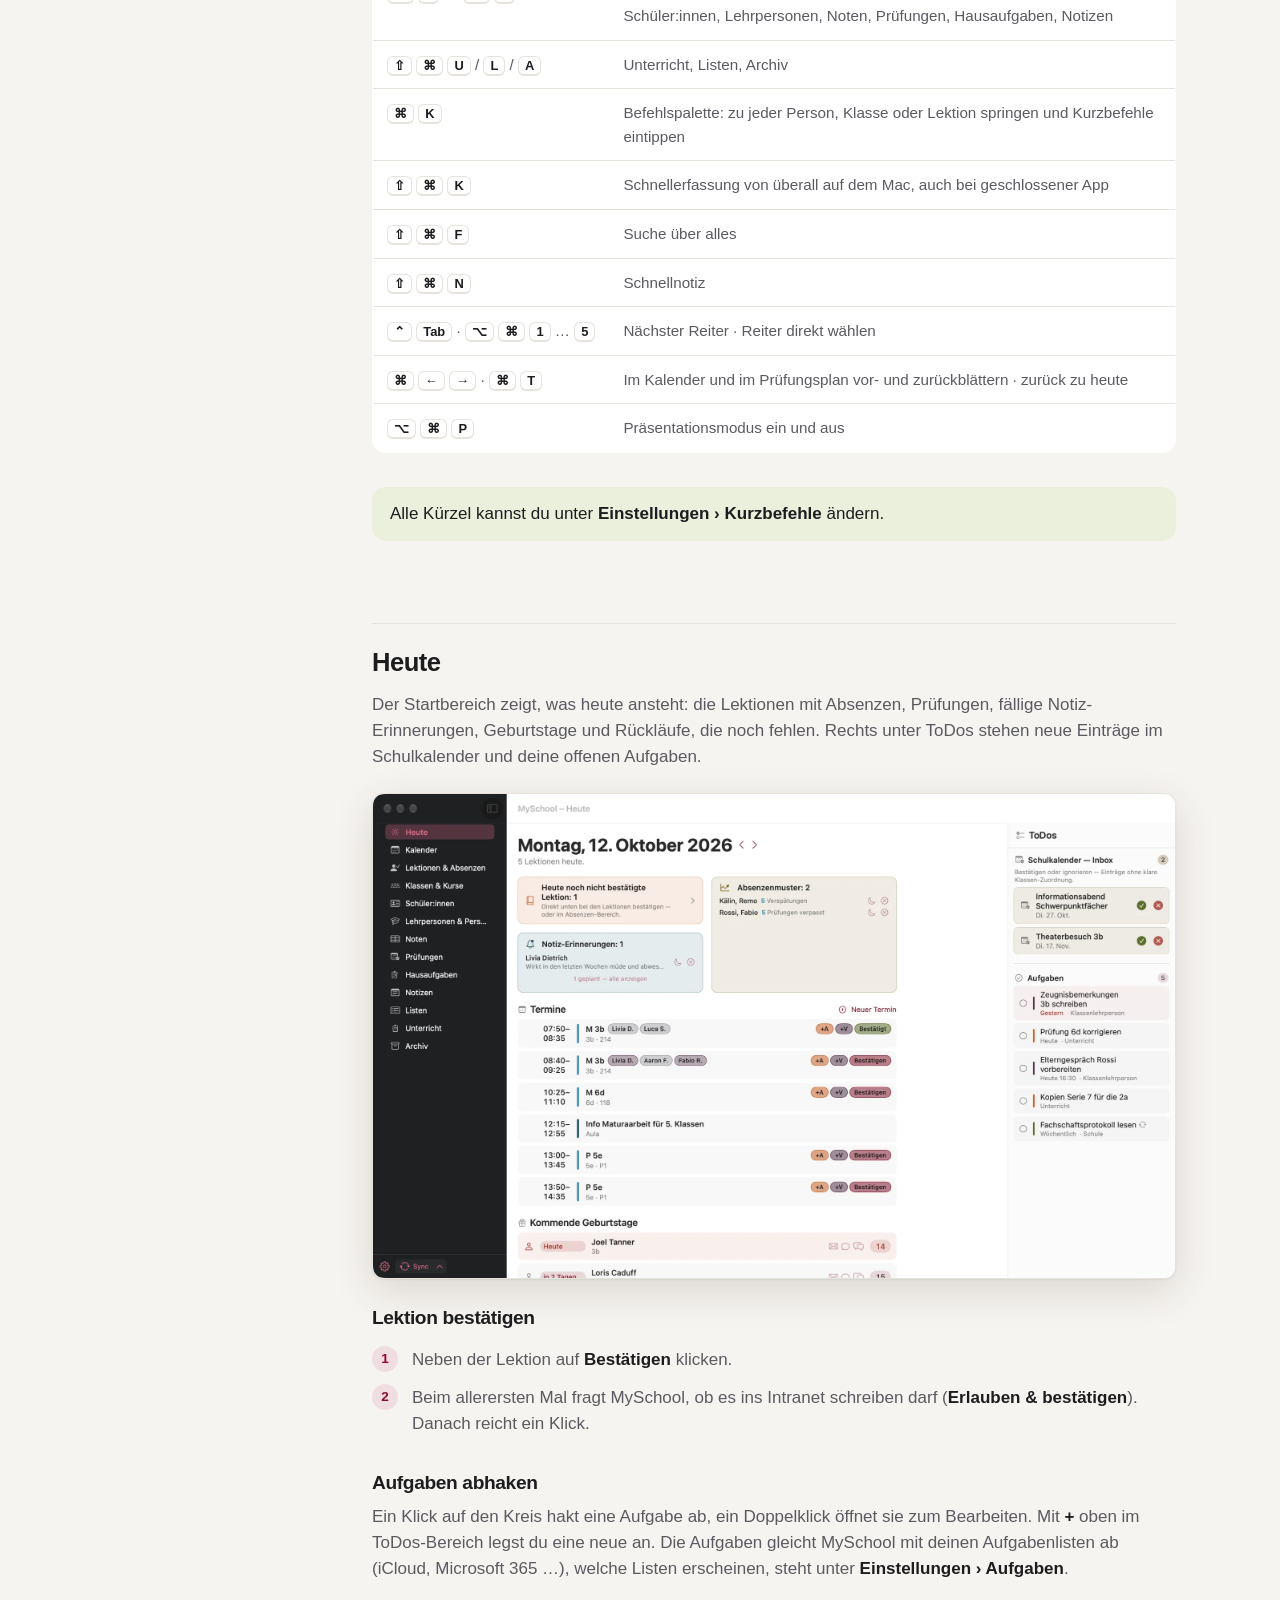
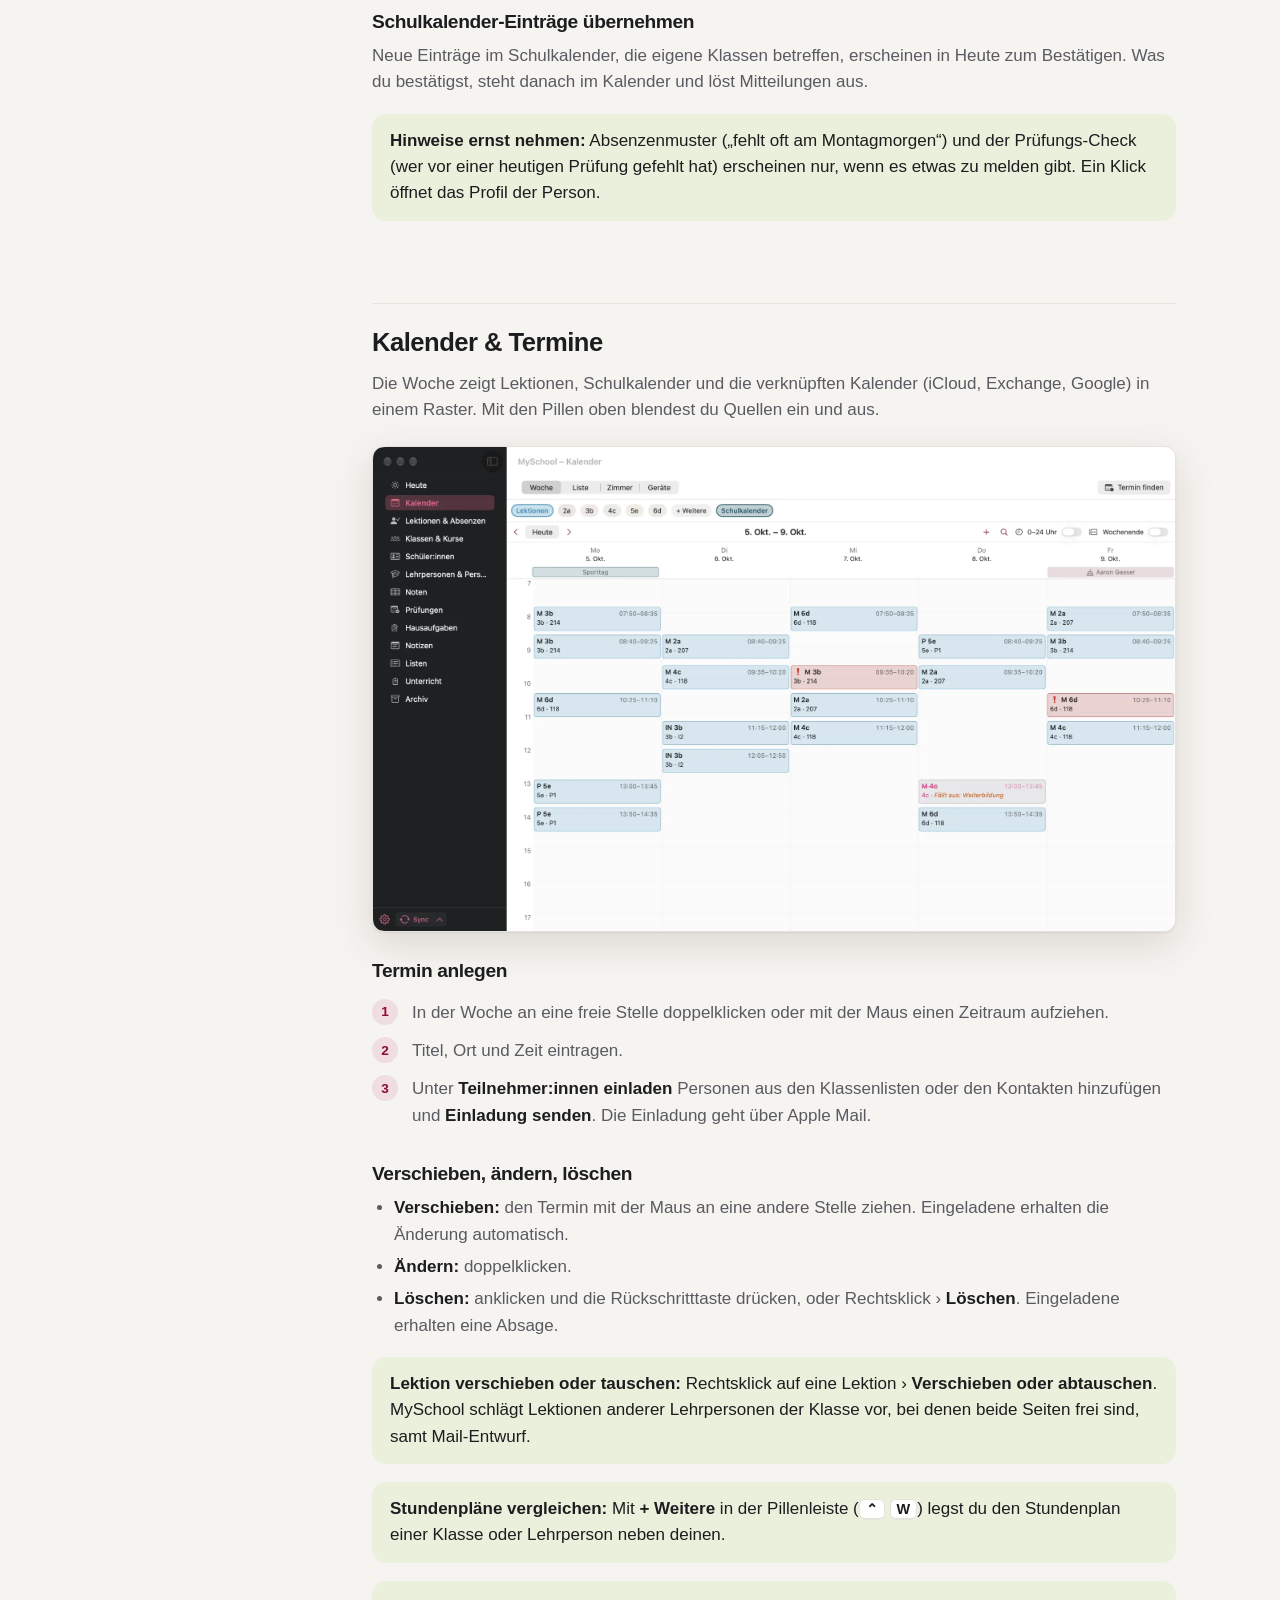
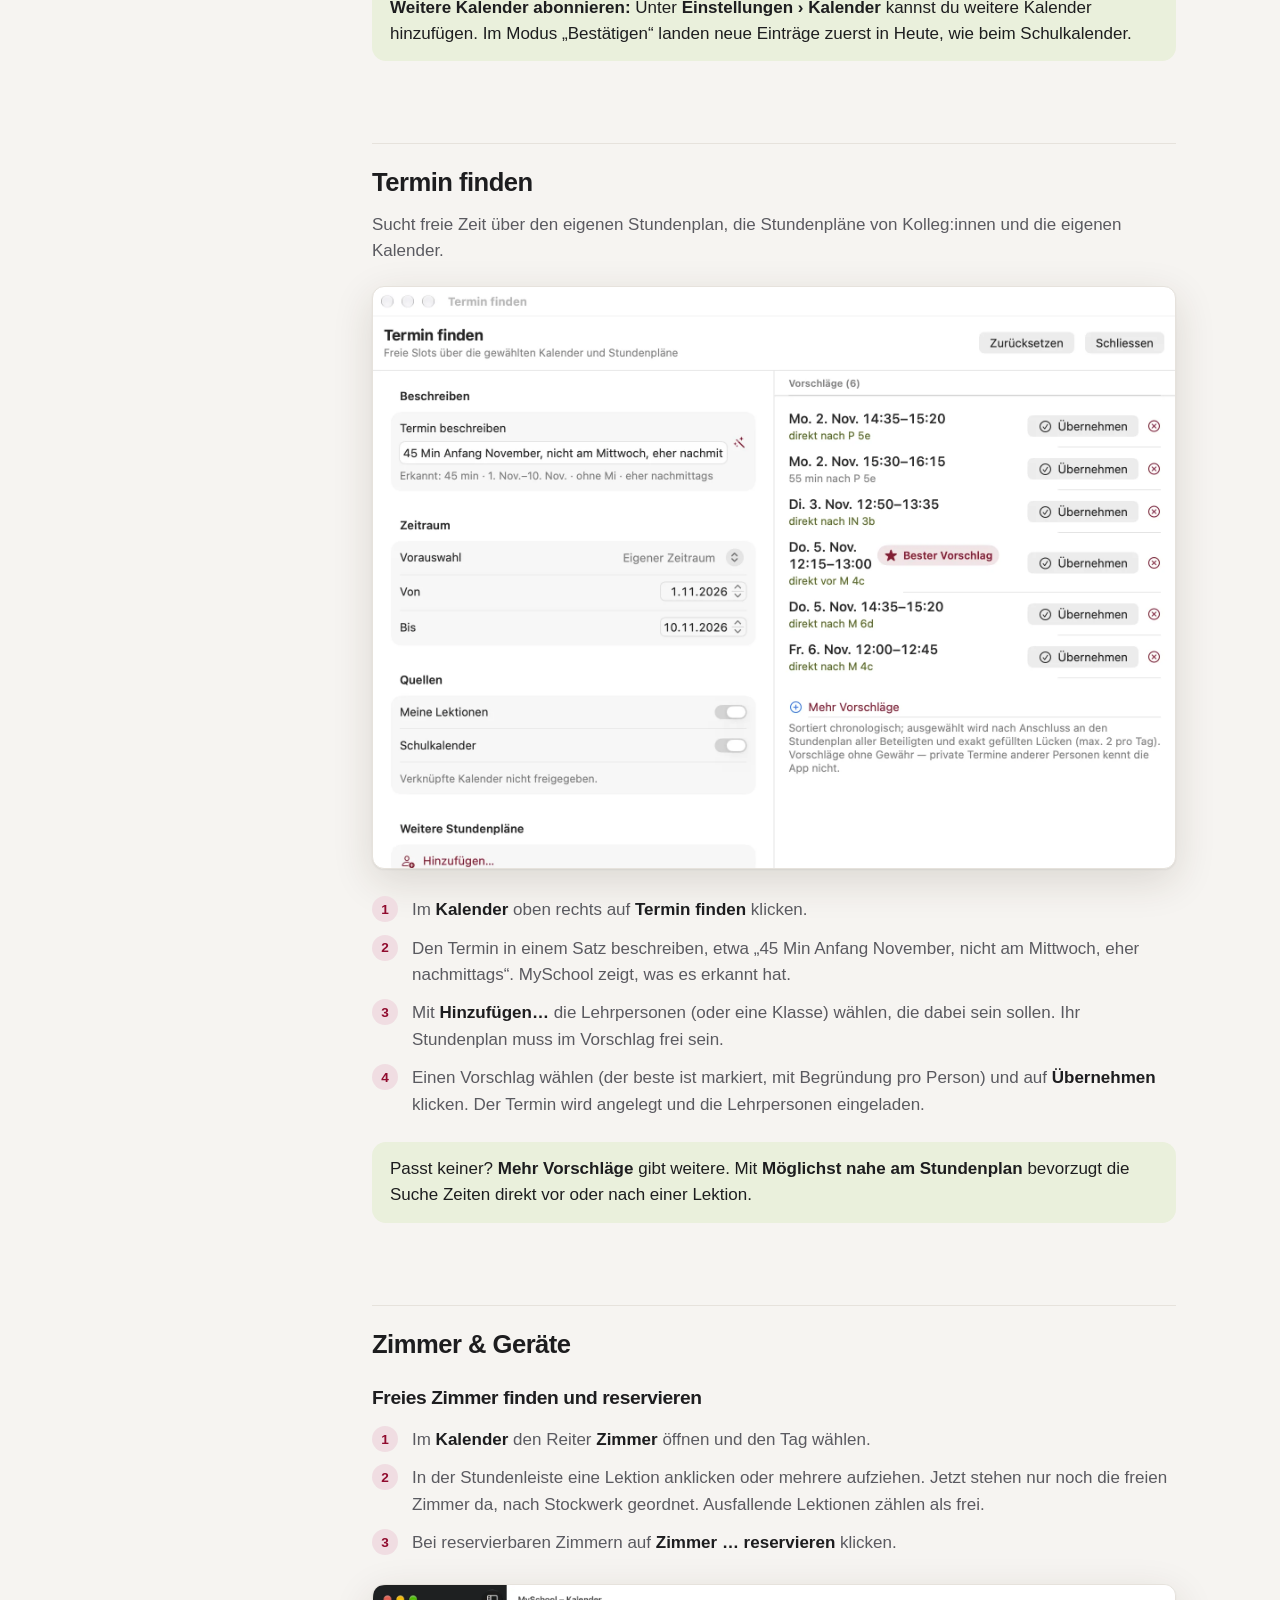
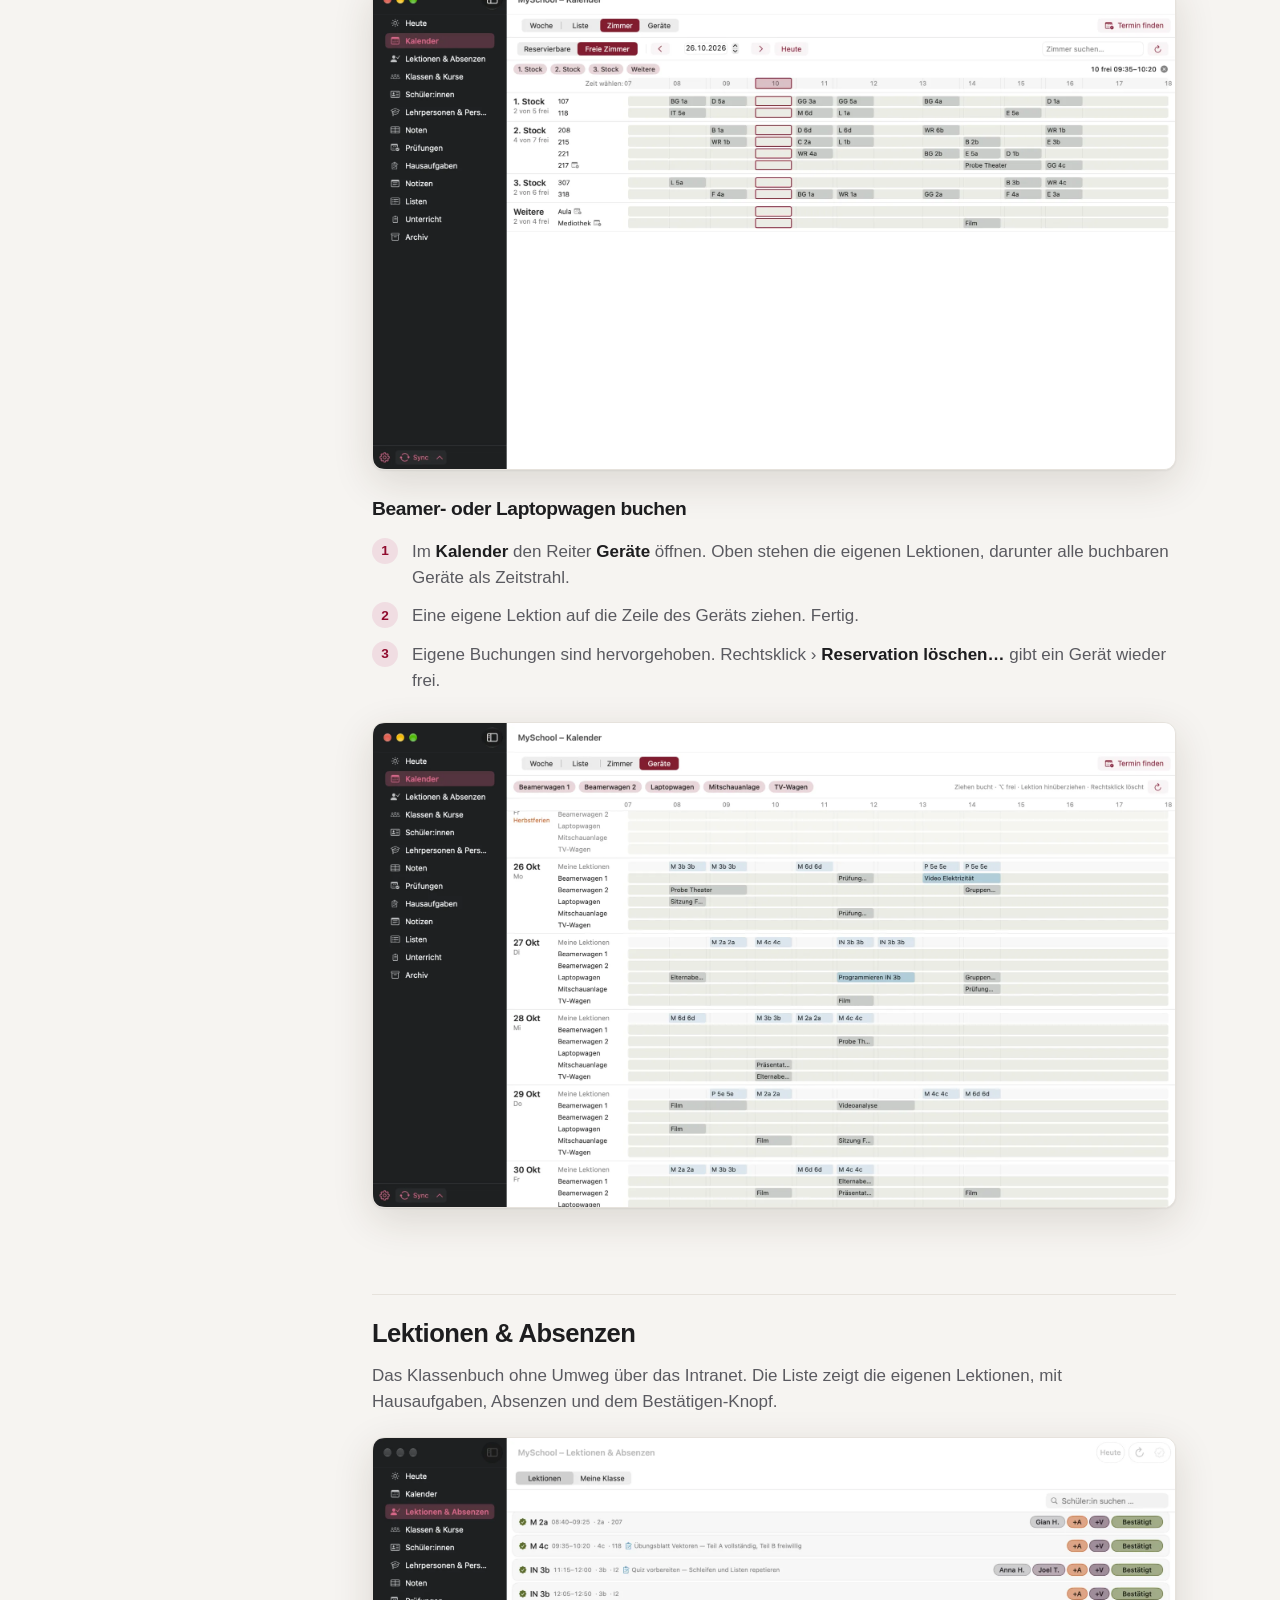
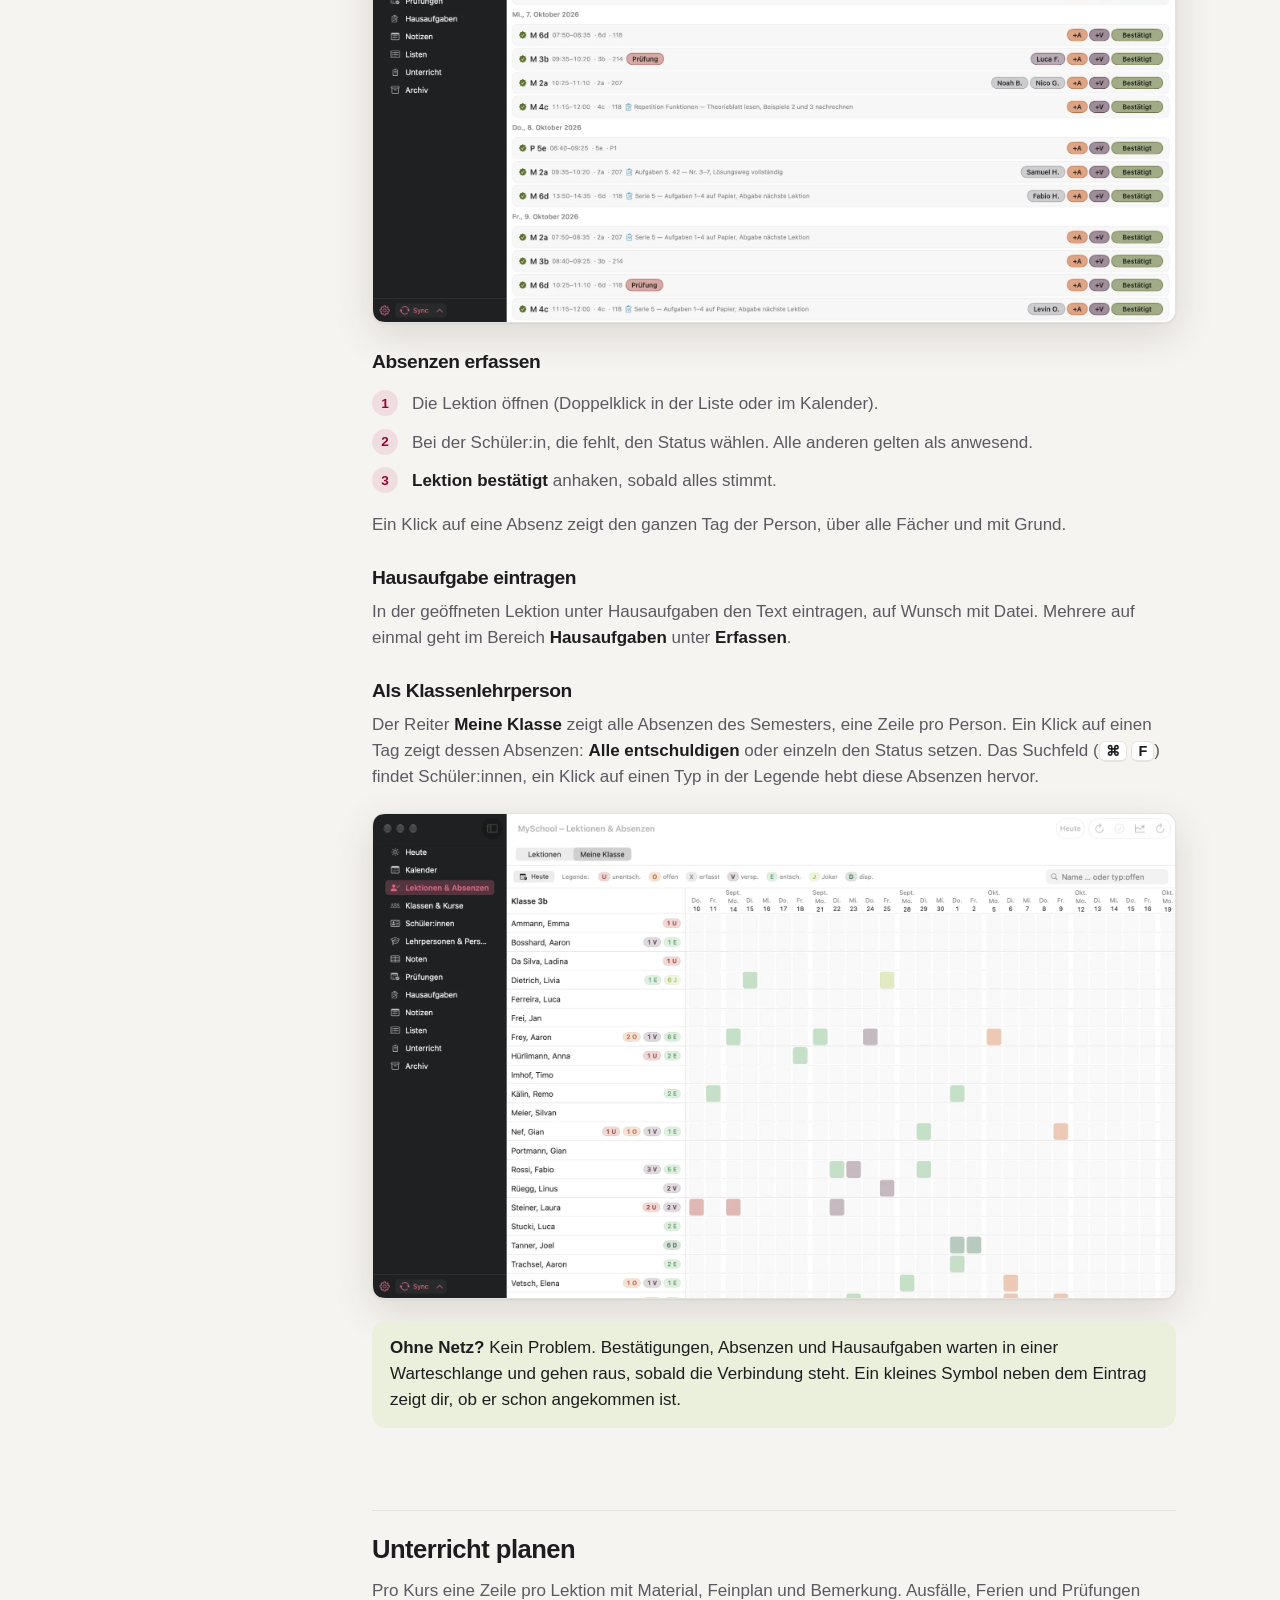
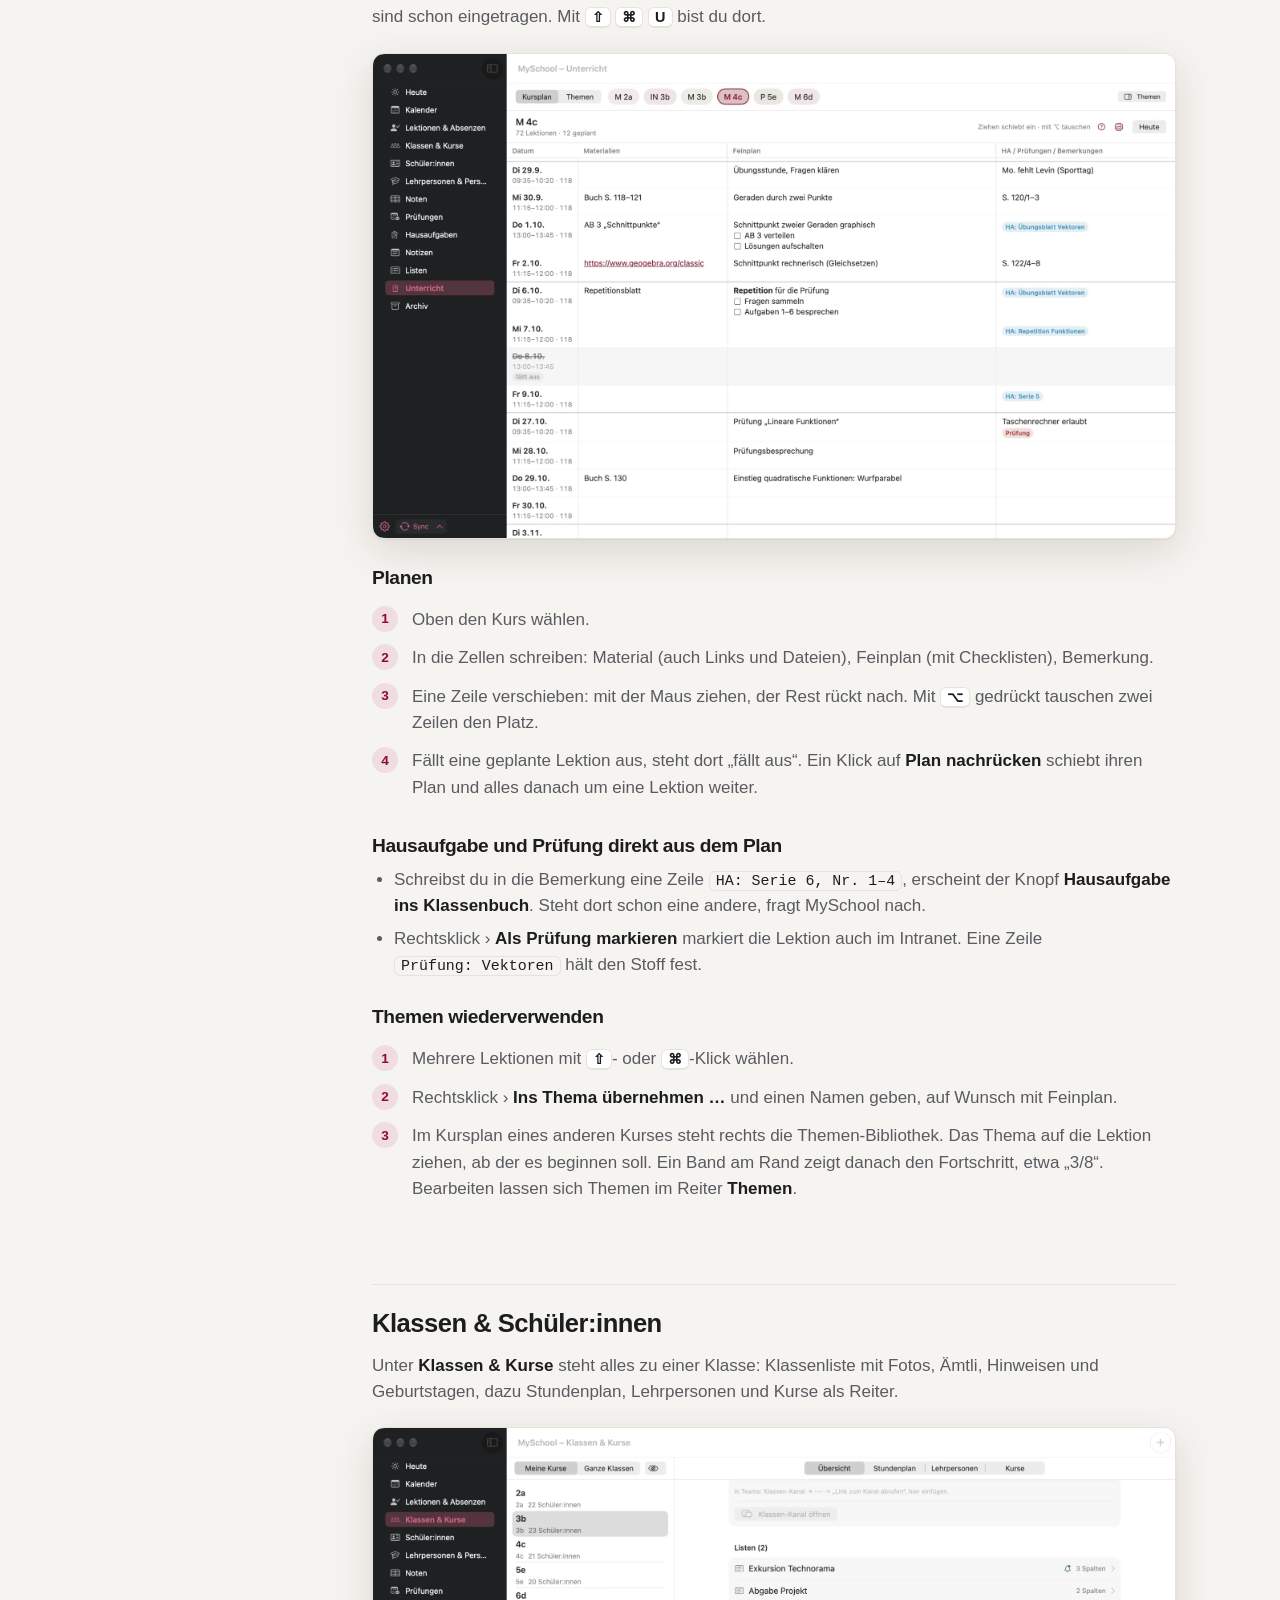
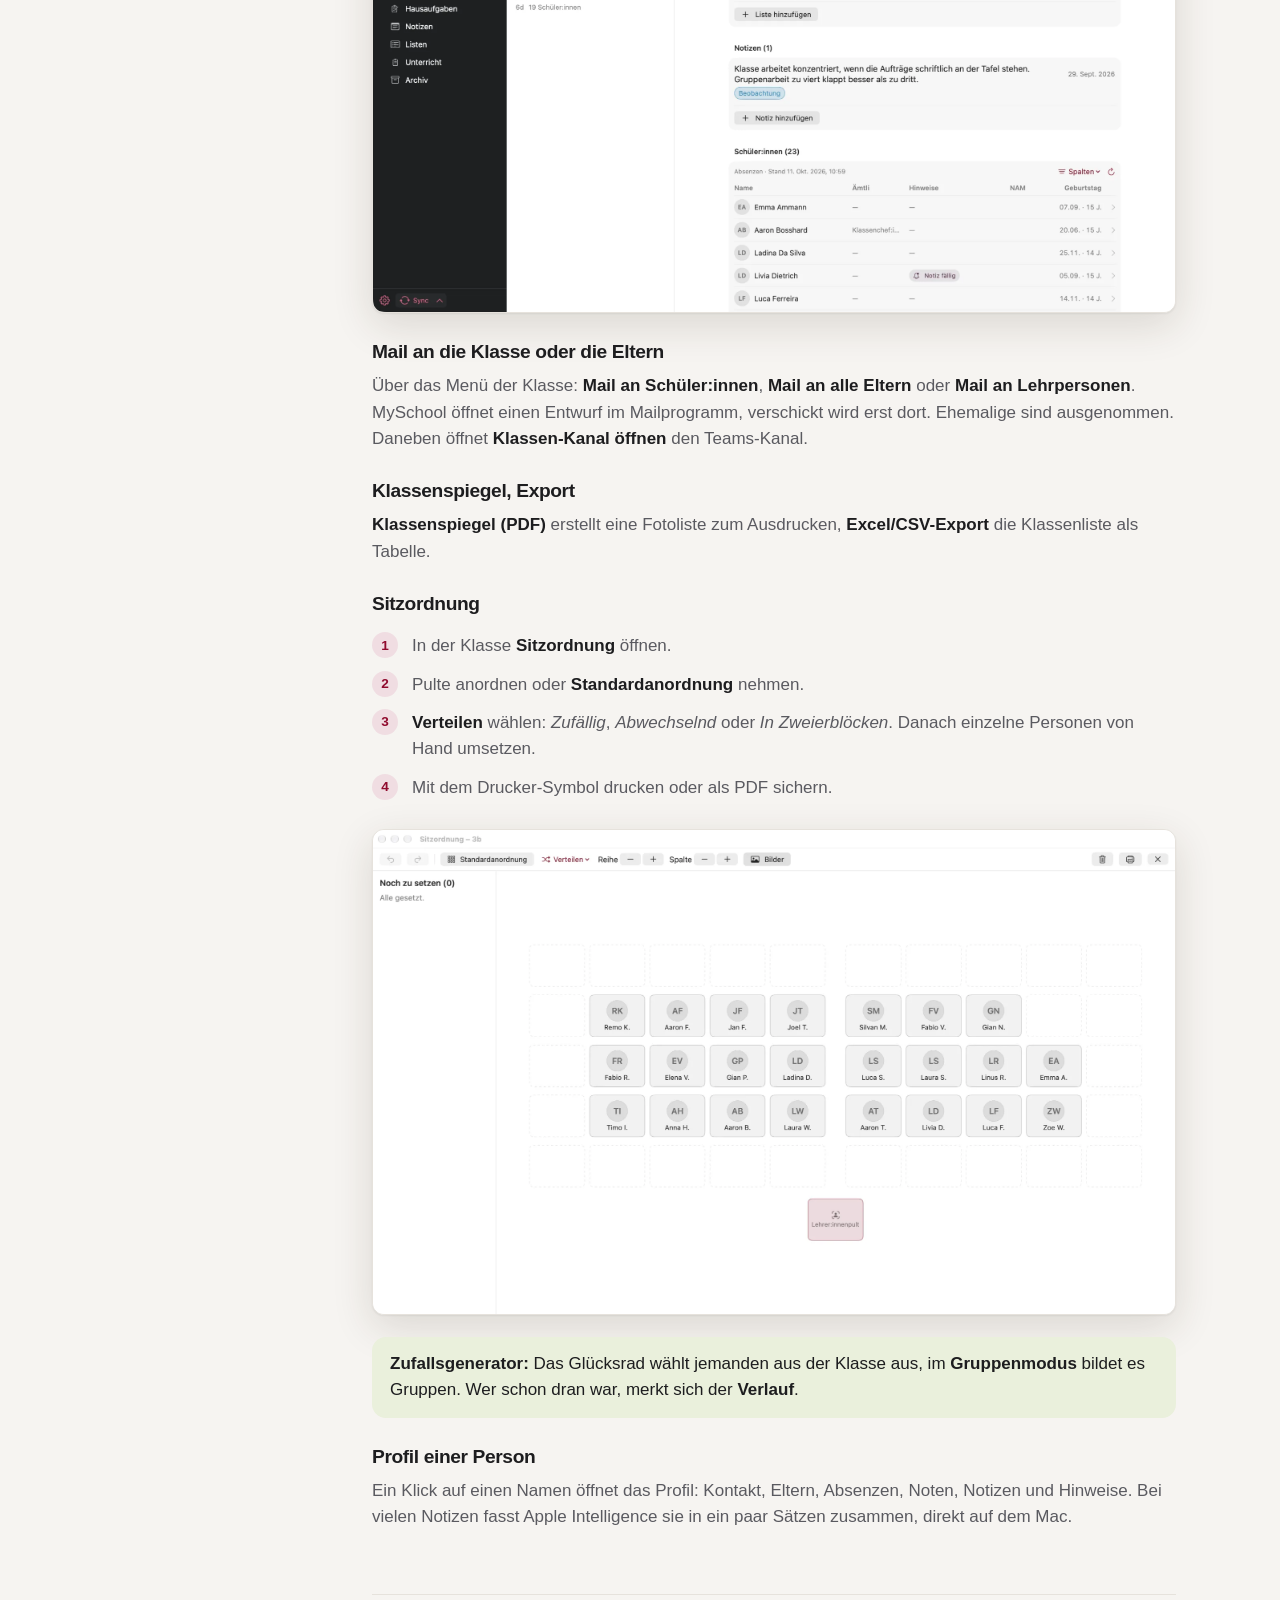
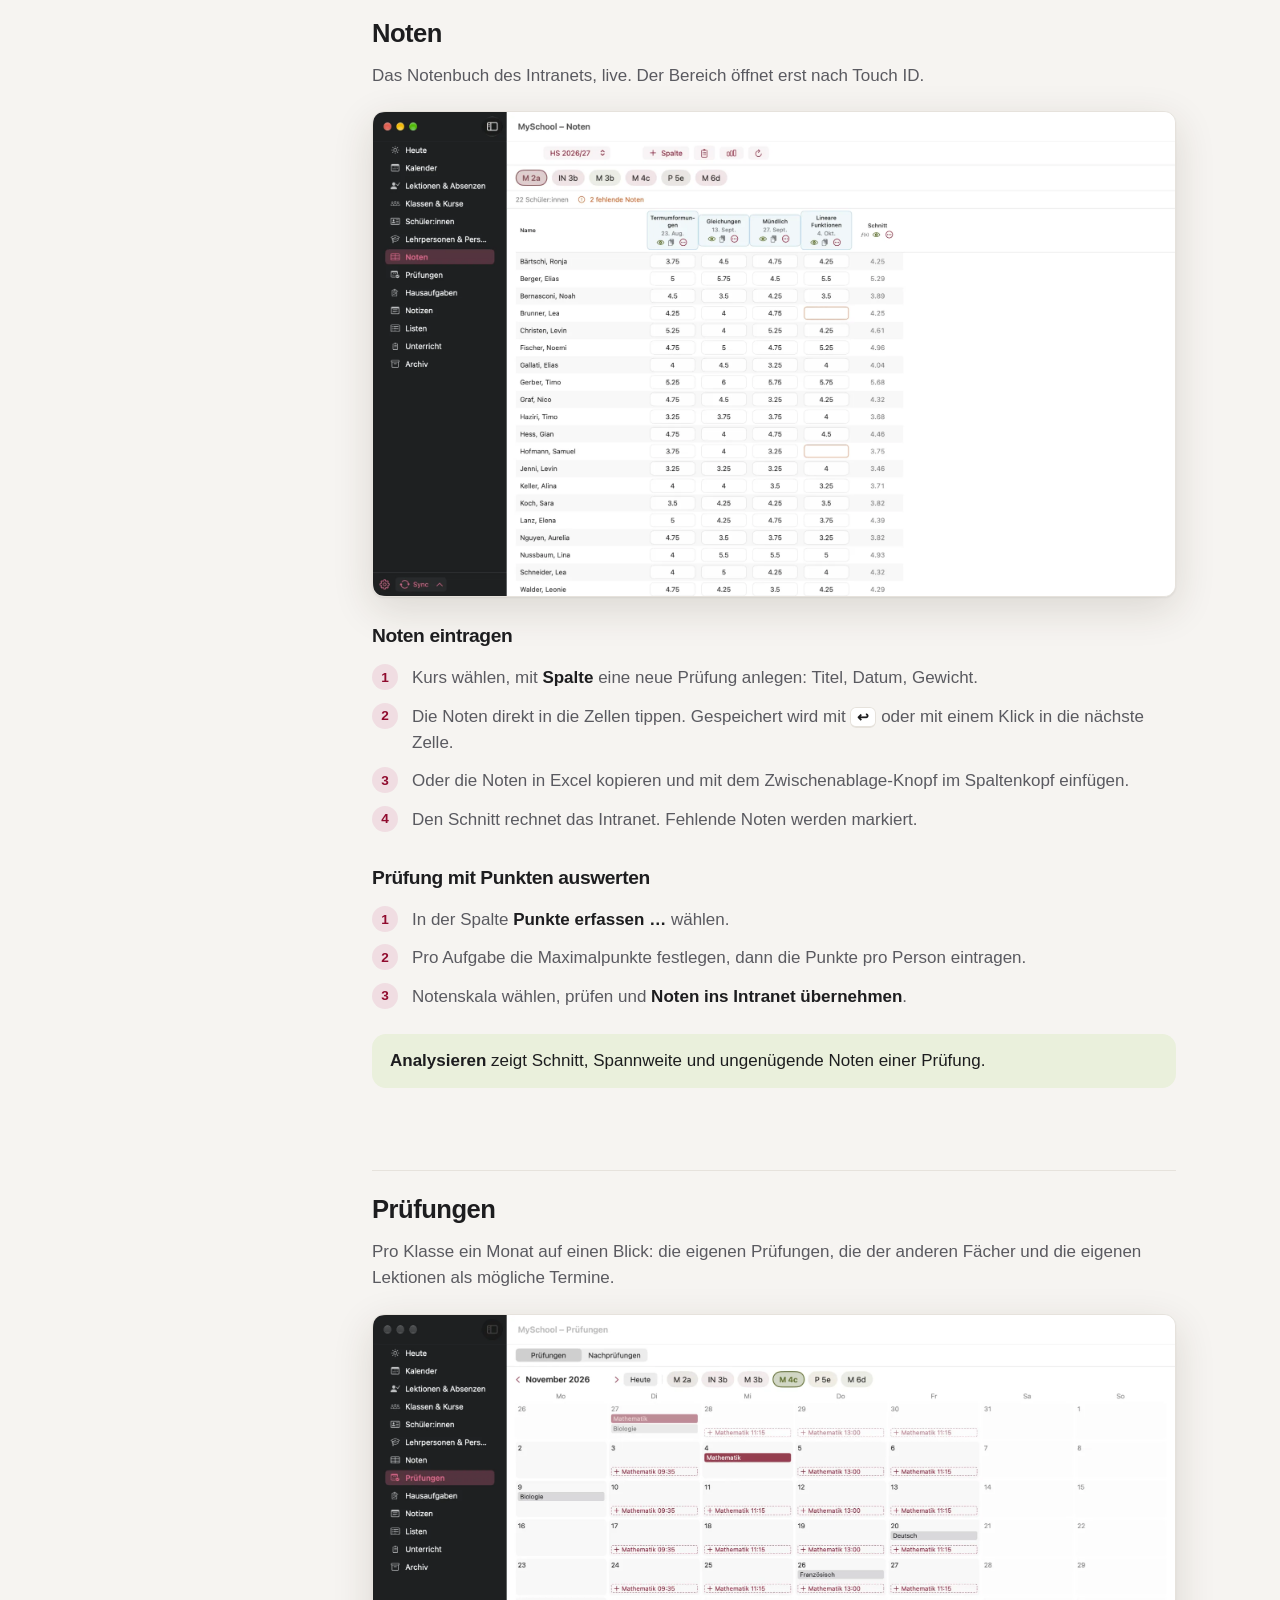
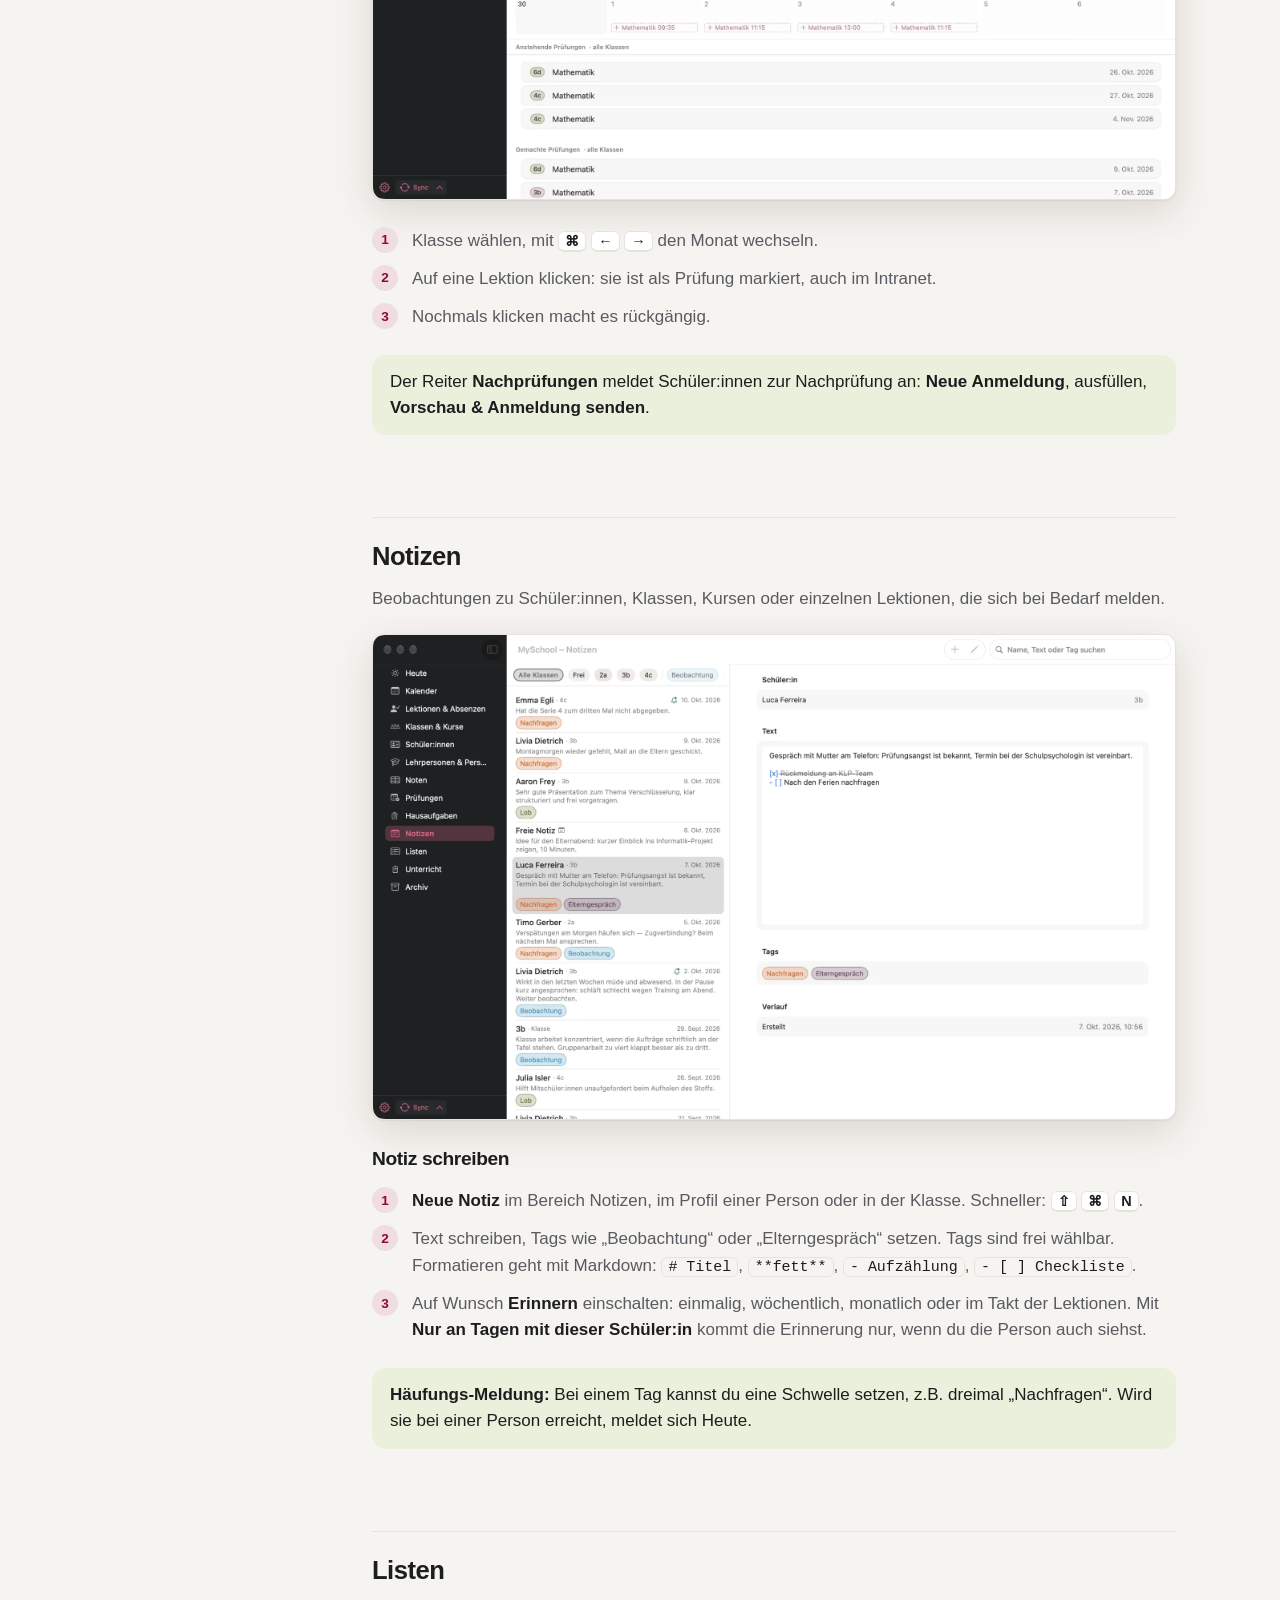
==== commit 0658e531: "iCloud-Abgleich als „in Abklärung“, damit nichts als entschieden gilt Co-Authored-By: Claude Opus 5." ====
--- a/anleitung.html
+++ b/anleitung.html
@@ -72,7 +72,7 @@
           <li><b>Berechtigungen:</b> Zugriff auf Kalender und Erinnerungen erlauben, damit die eigenen Termine und Aufgaben in MySchool erscheinen.</li>
           <li><b>Kalender:</b> wählen, welche Kalender und Erinnerungslisten MySchool zeigt und wohin neue Termine und Aufgaben gehen.</li>
           <li><b>Mitteilungen:</b> <b>Mitteilungen aktivieren</b> und das <b>Empfohlene Set</b> übernehmen (Geburtstage, Prüfungen, gestrichene Lektionen, Sitzungen).</li>
-          <li><b>iCloud:</b> nur nötig, wenn du MySchool auf mehreren eigenen Geräten brauchst. Standard ist aus.</li>
+          <li><b>iCloud:</b> nur nötig, wenn du MySchool auf mehreren eigenen Geräten brauchst. Standard ist aus, die Nutzung an der Schule ist noch in Abklärung.</li>
           <li><b>Fertig.</b> Der erste Abgleich mit dem Intranet läuft im Hintergrund und dauert ein, zwei Minuten (Zeit für einen Kaffee).</li>
         </ol>
         <p class="tipp"><b>Später ändern:</b> Die Einrichtung kannst du jederzeit unter <b>Einstellungen › Allgemein › Einrichtung erneut öffnen</b> wiederholen. Die Zugangsdaten liegen im Schlüsselbund von macOS.</p>
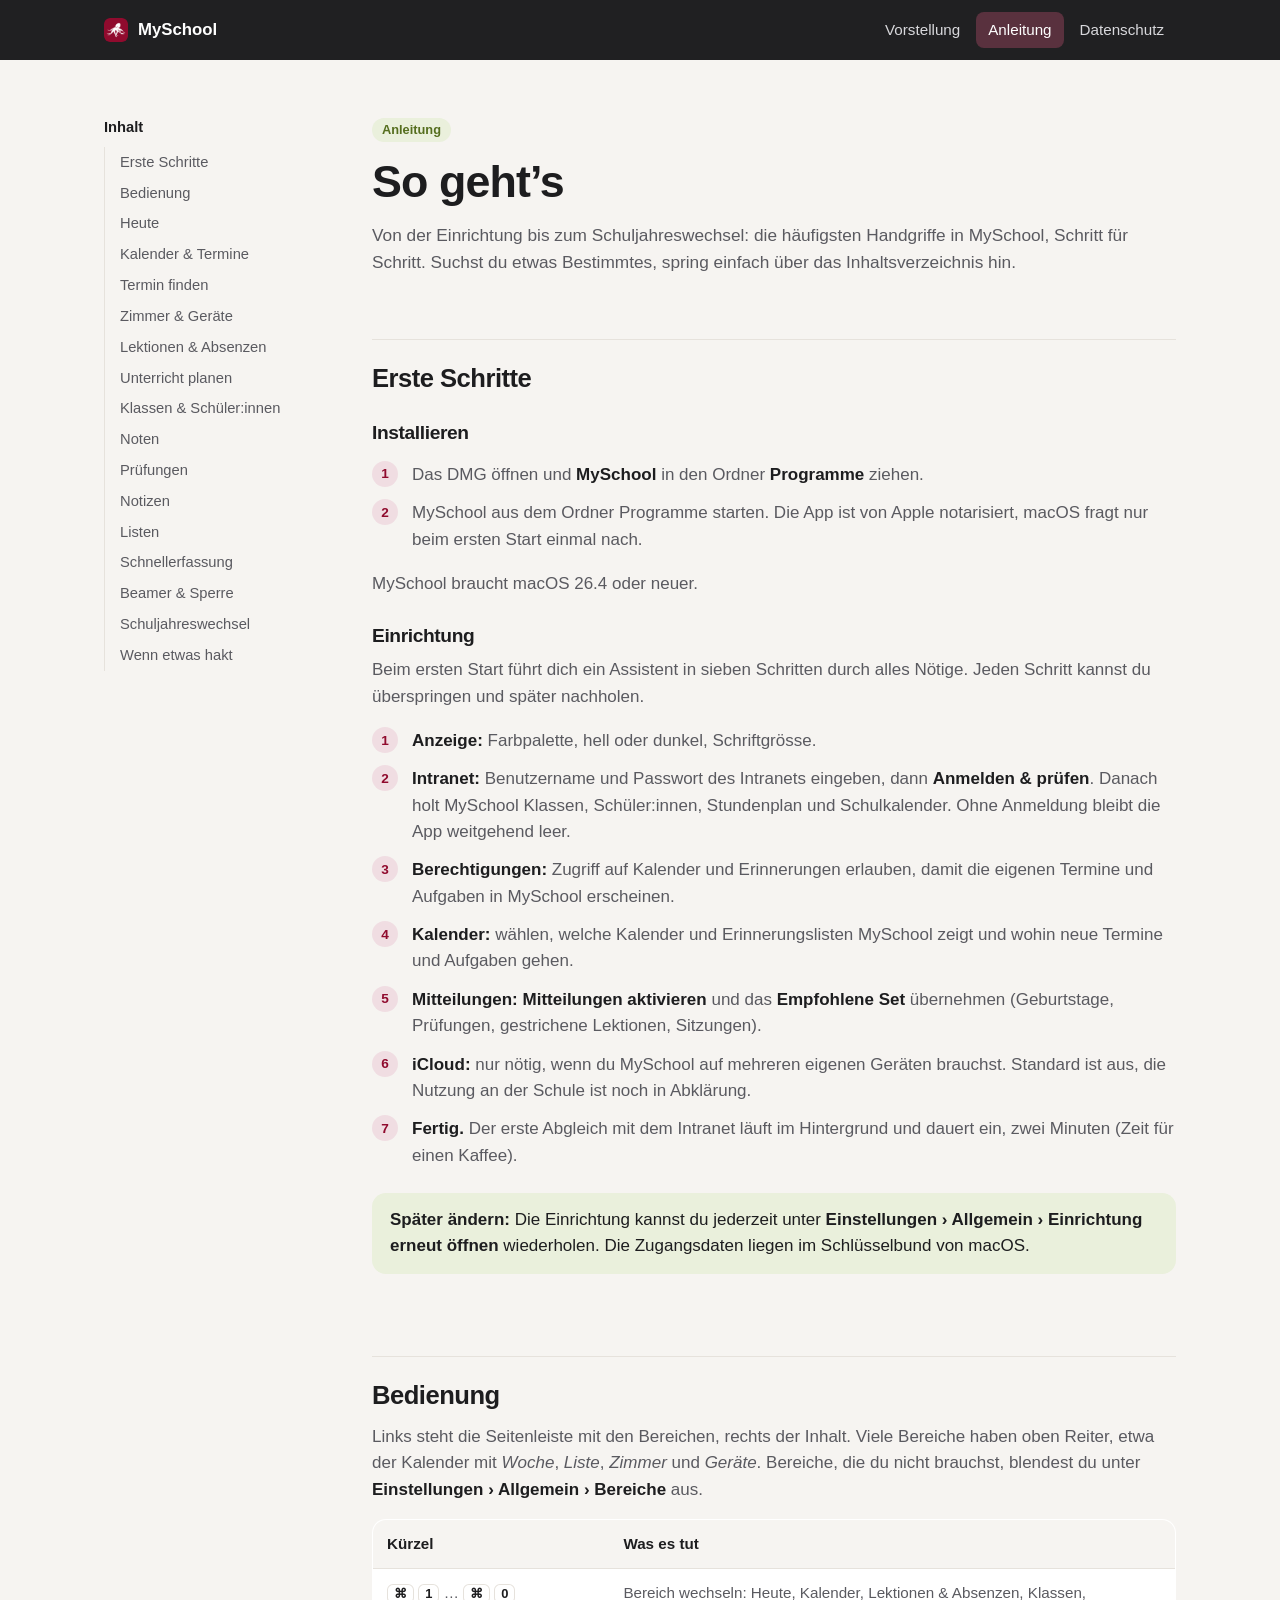
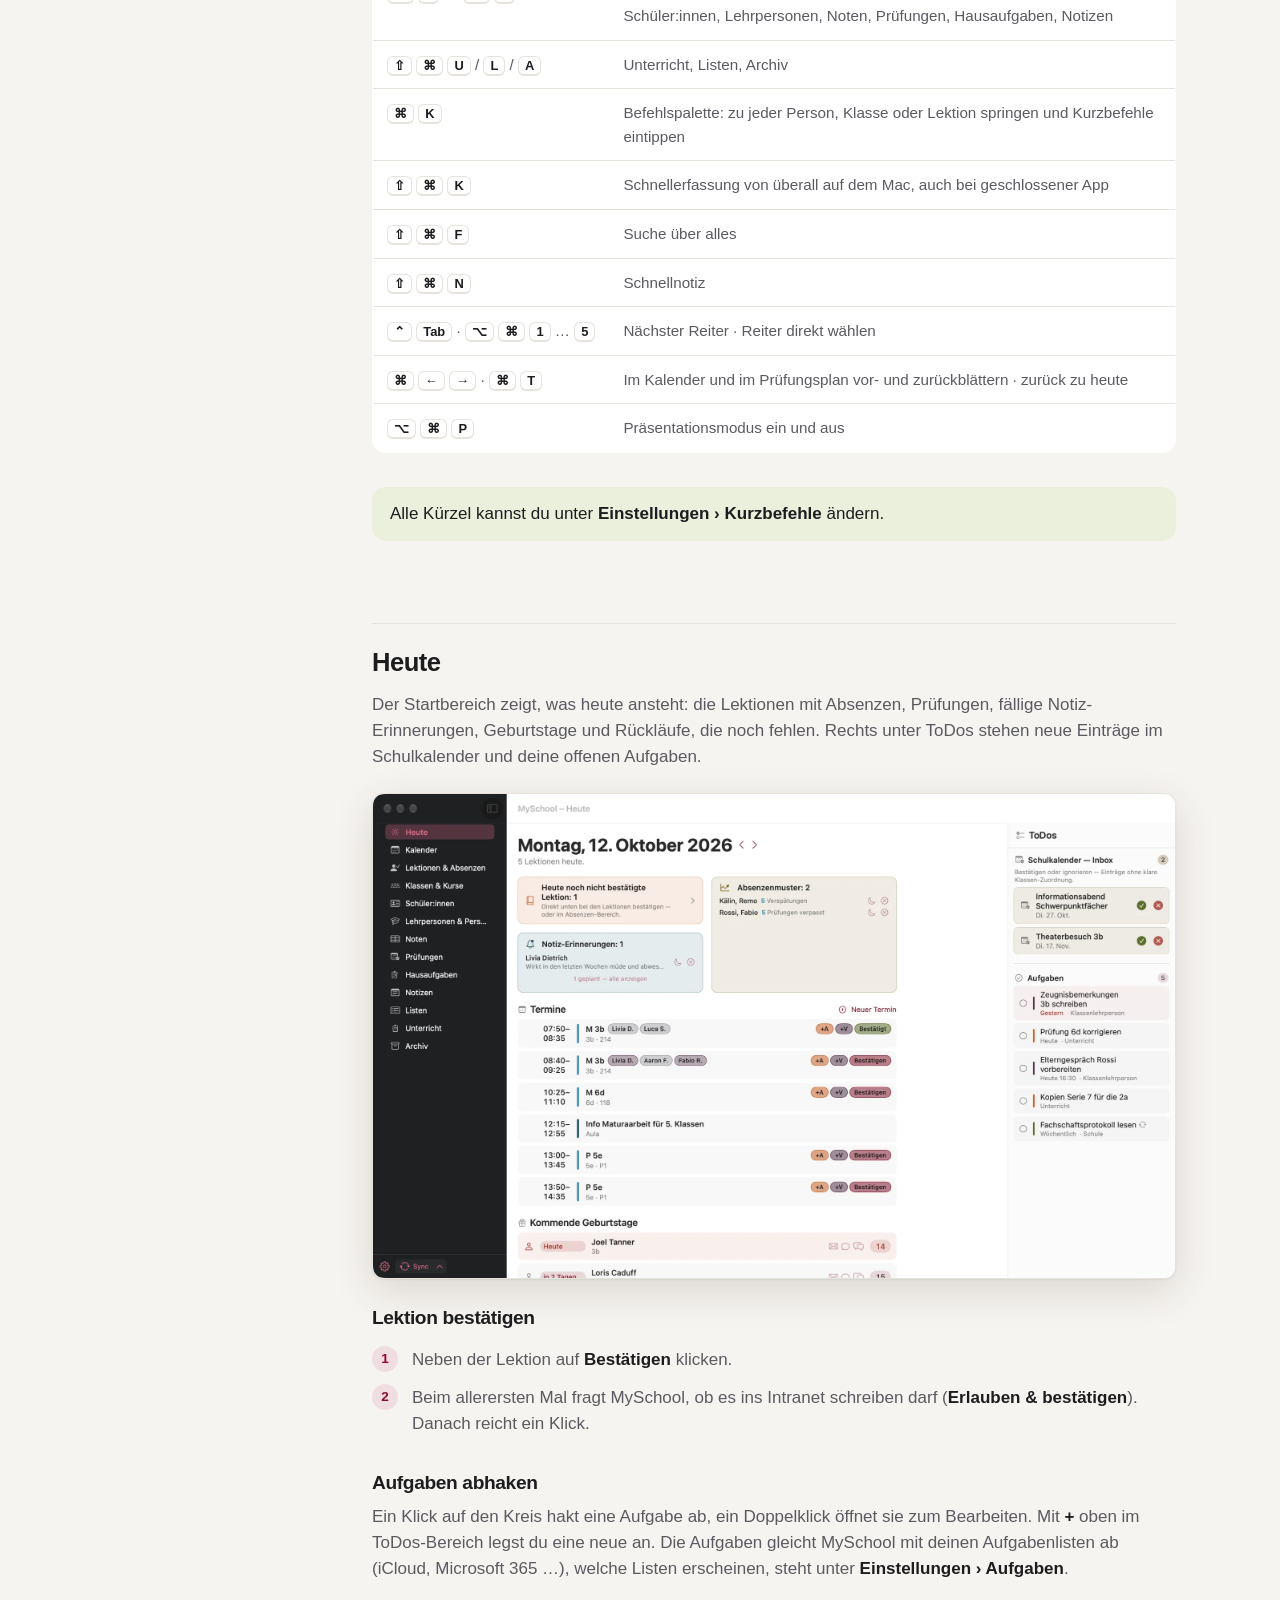
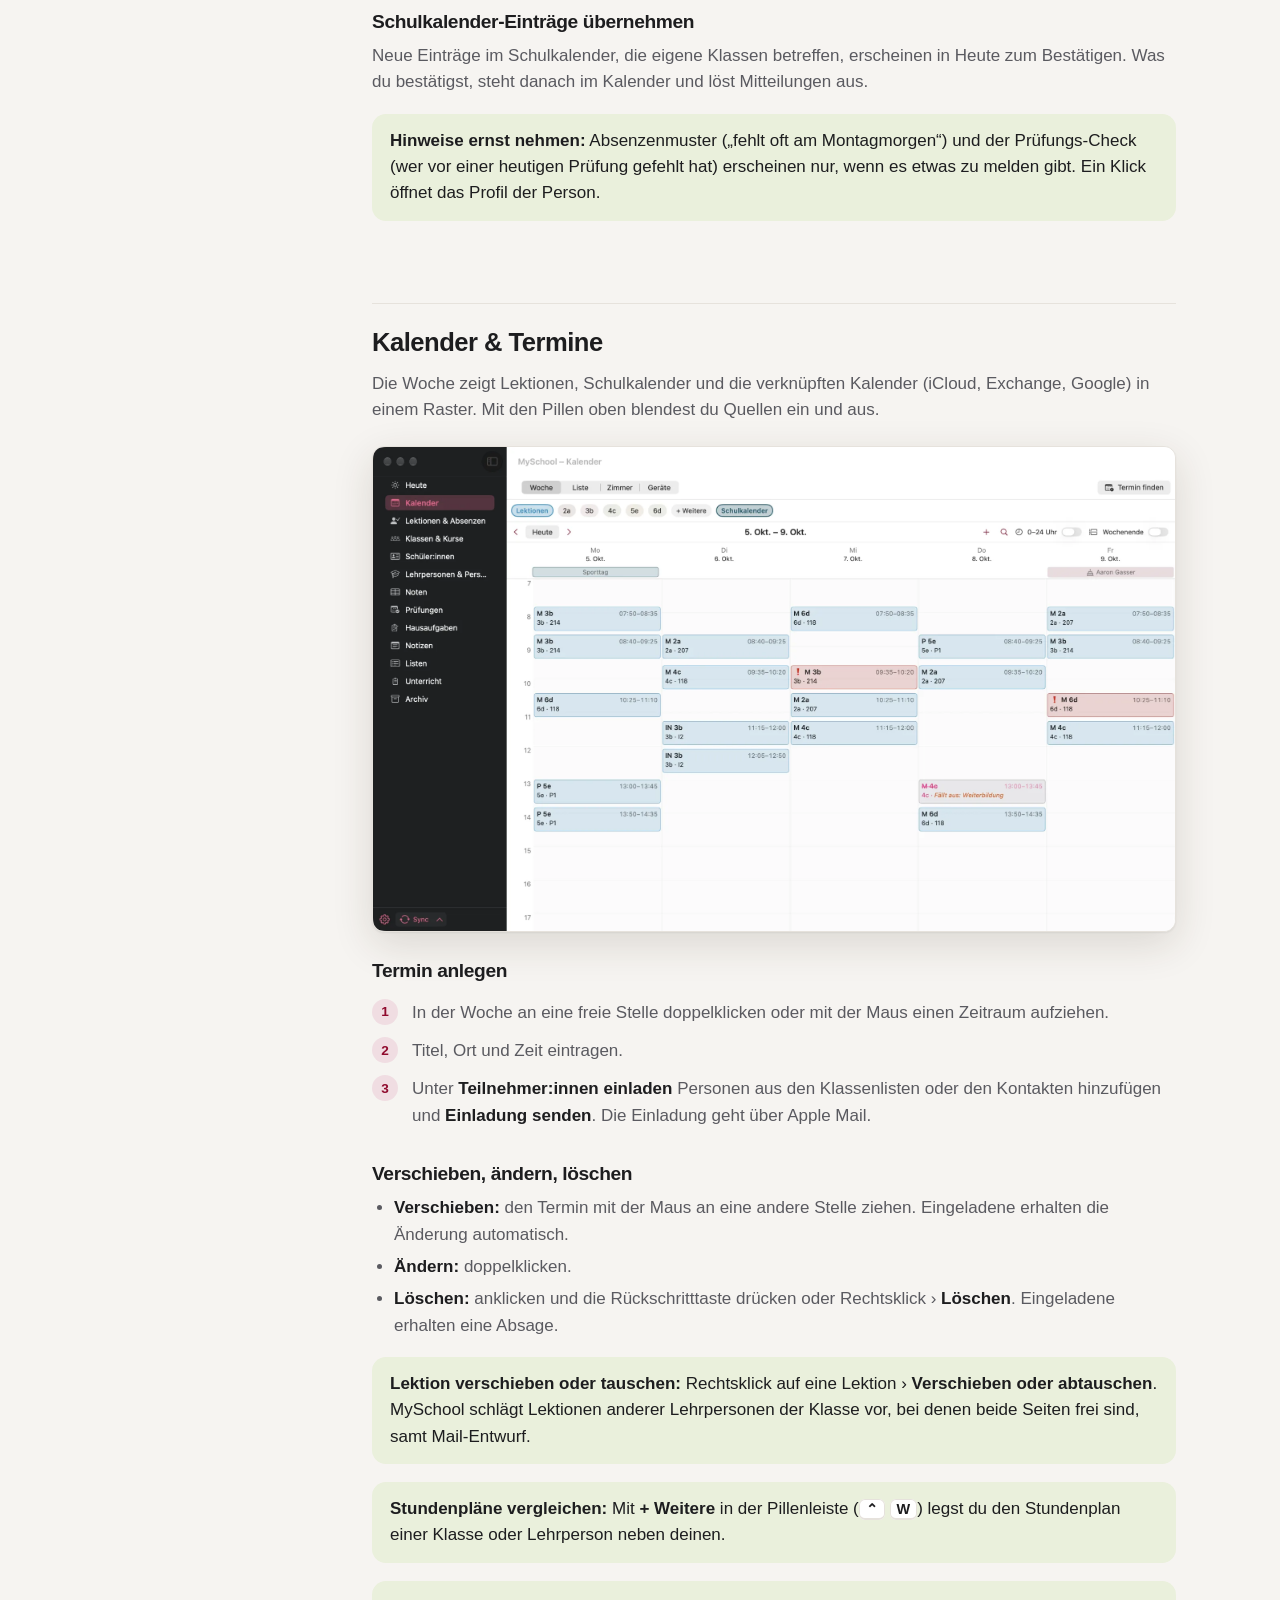
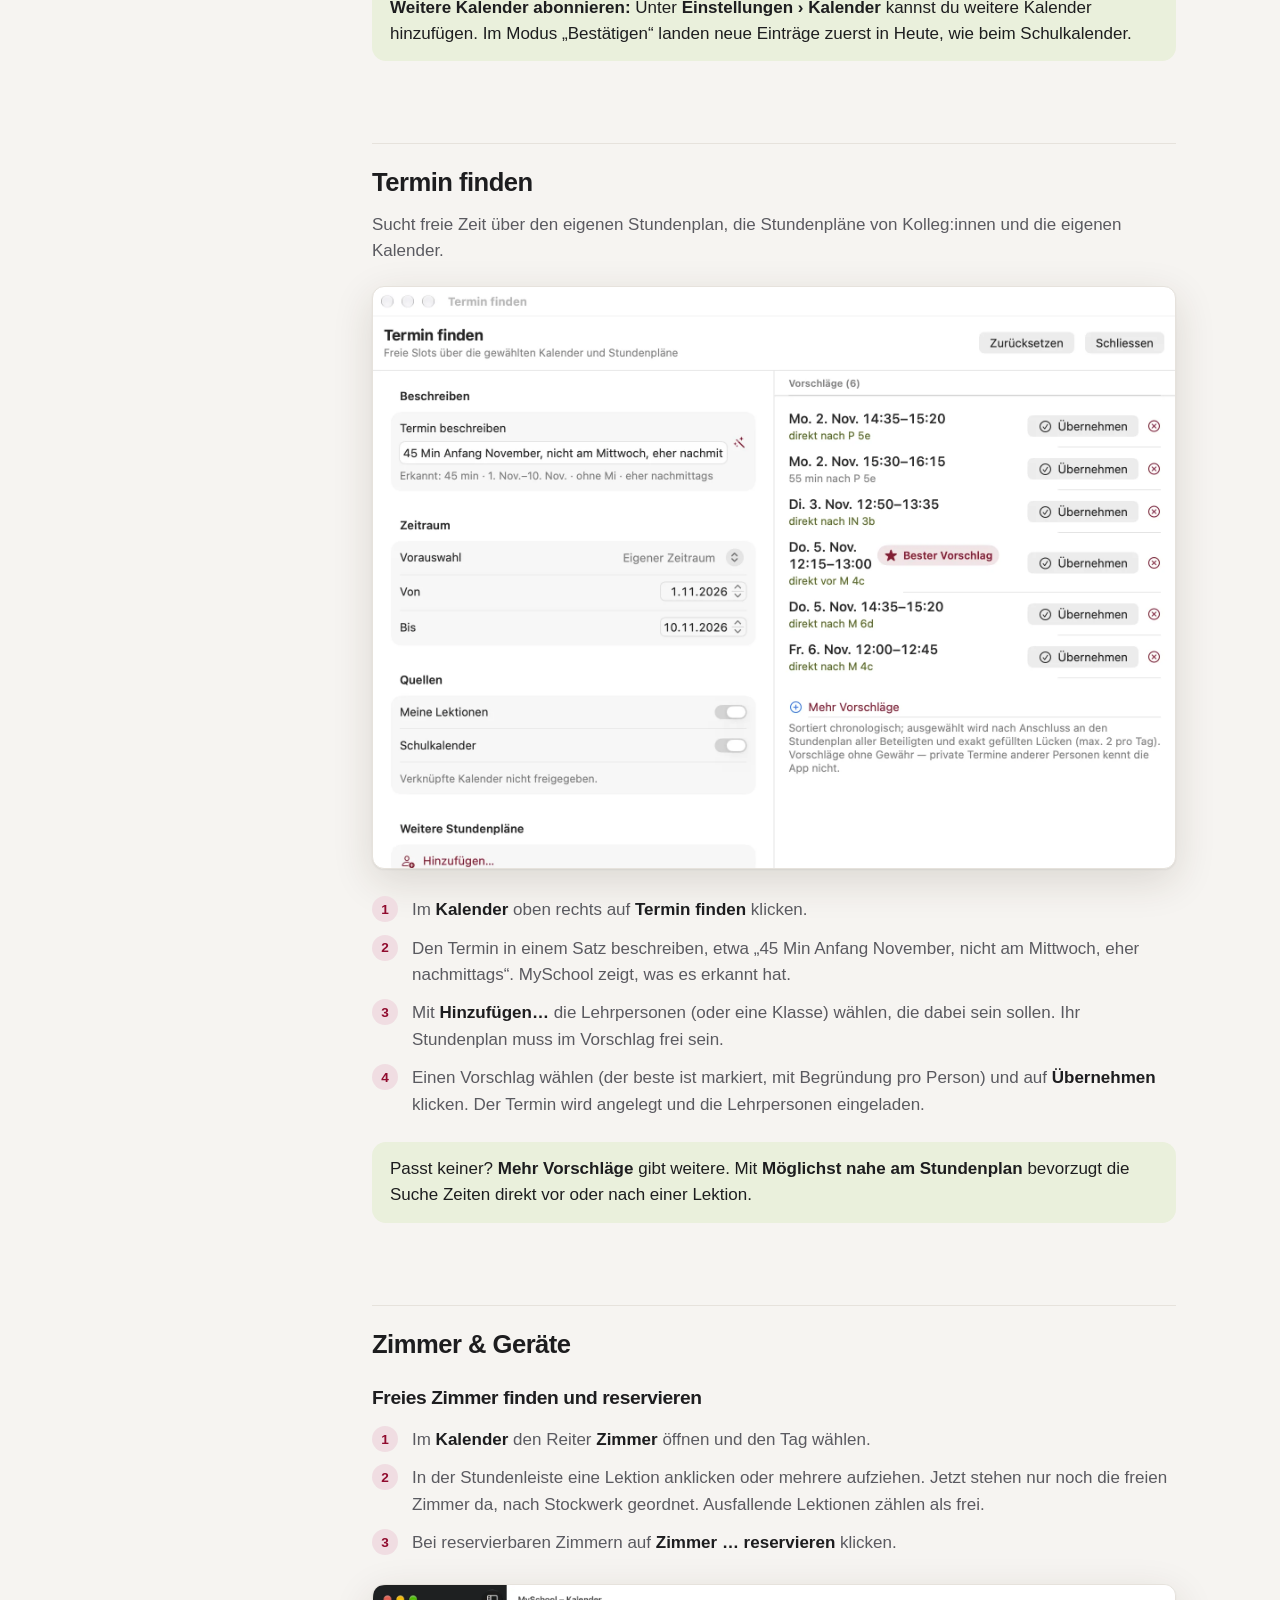
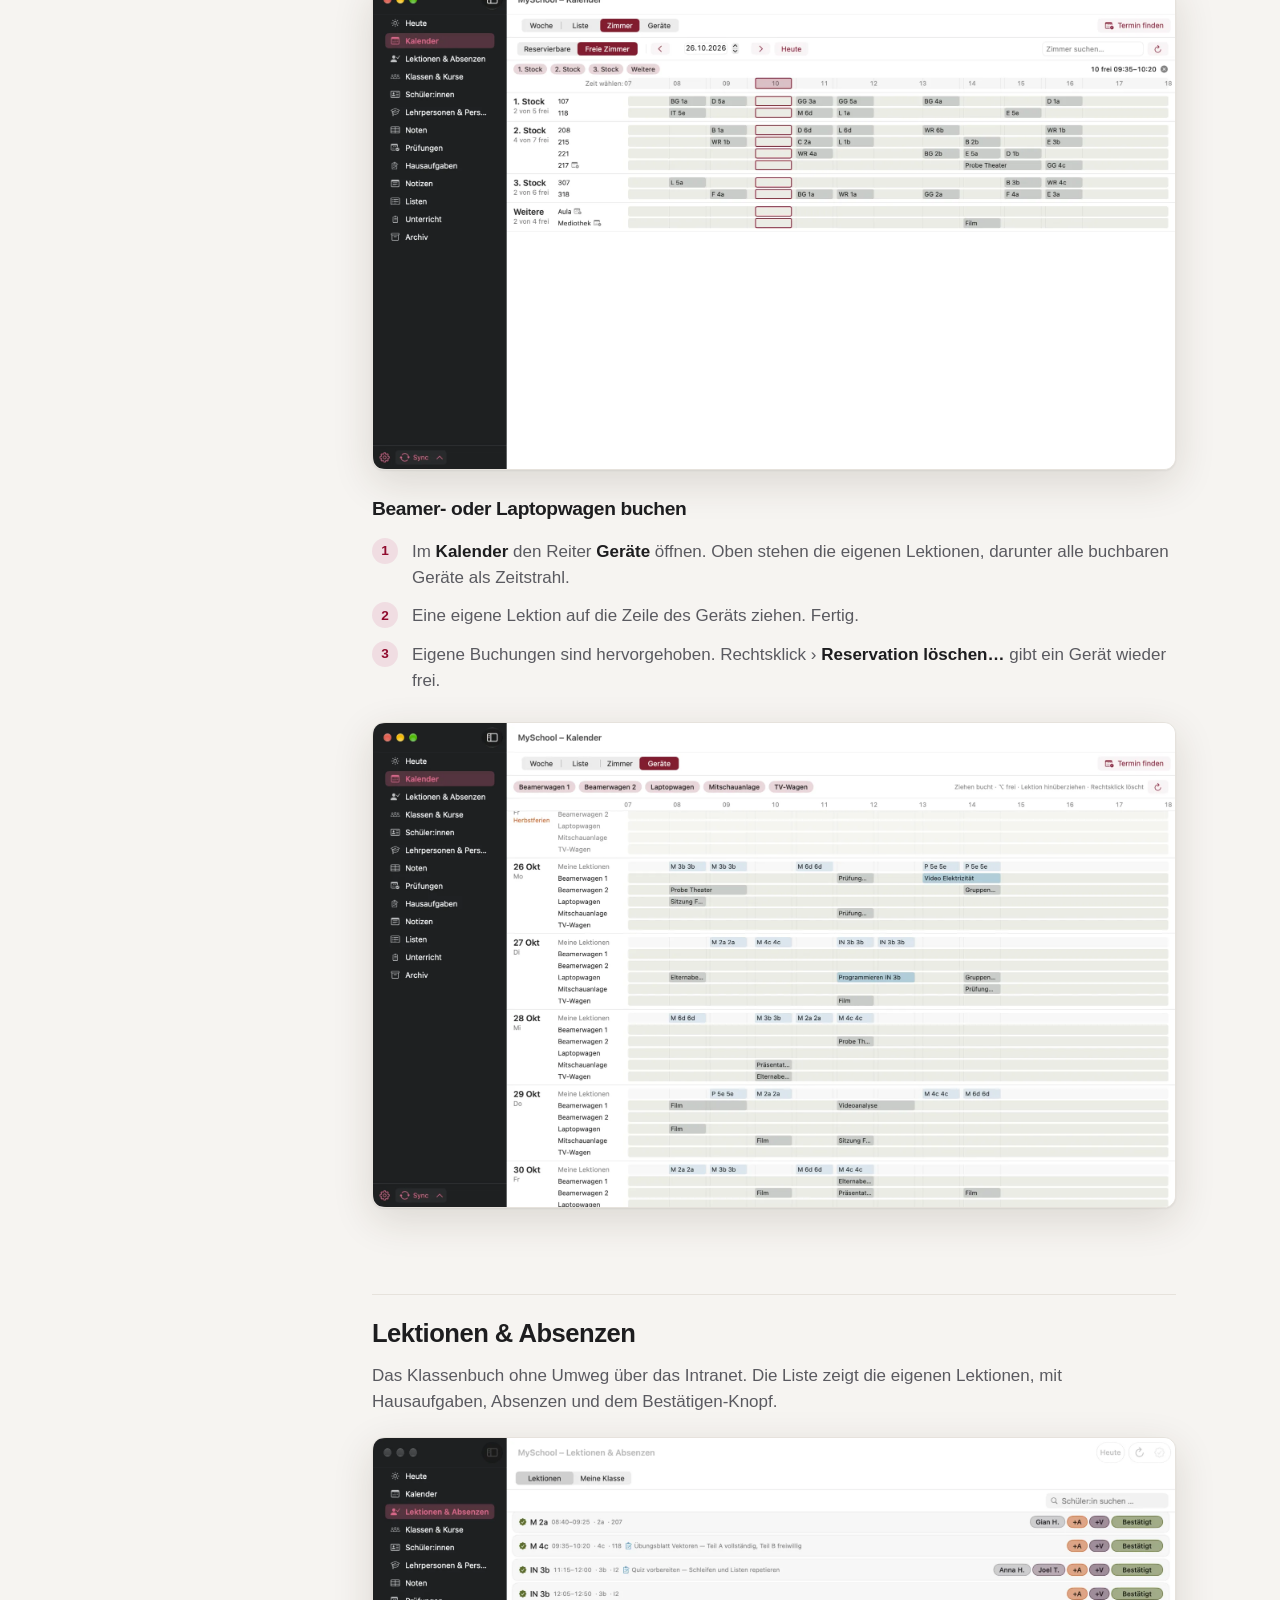
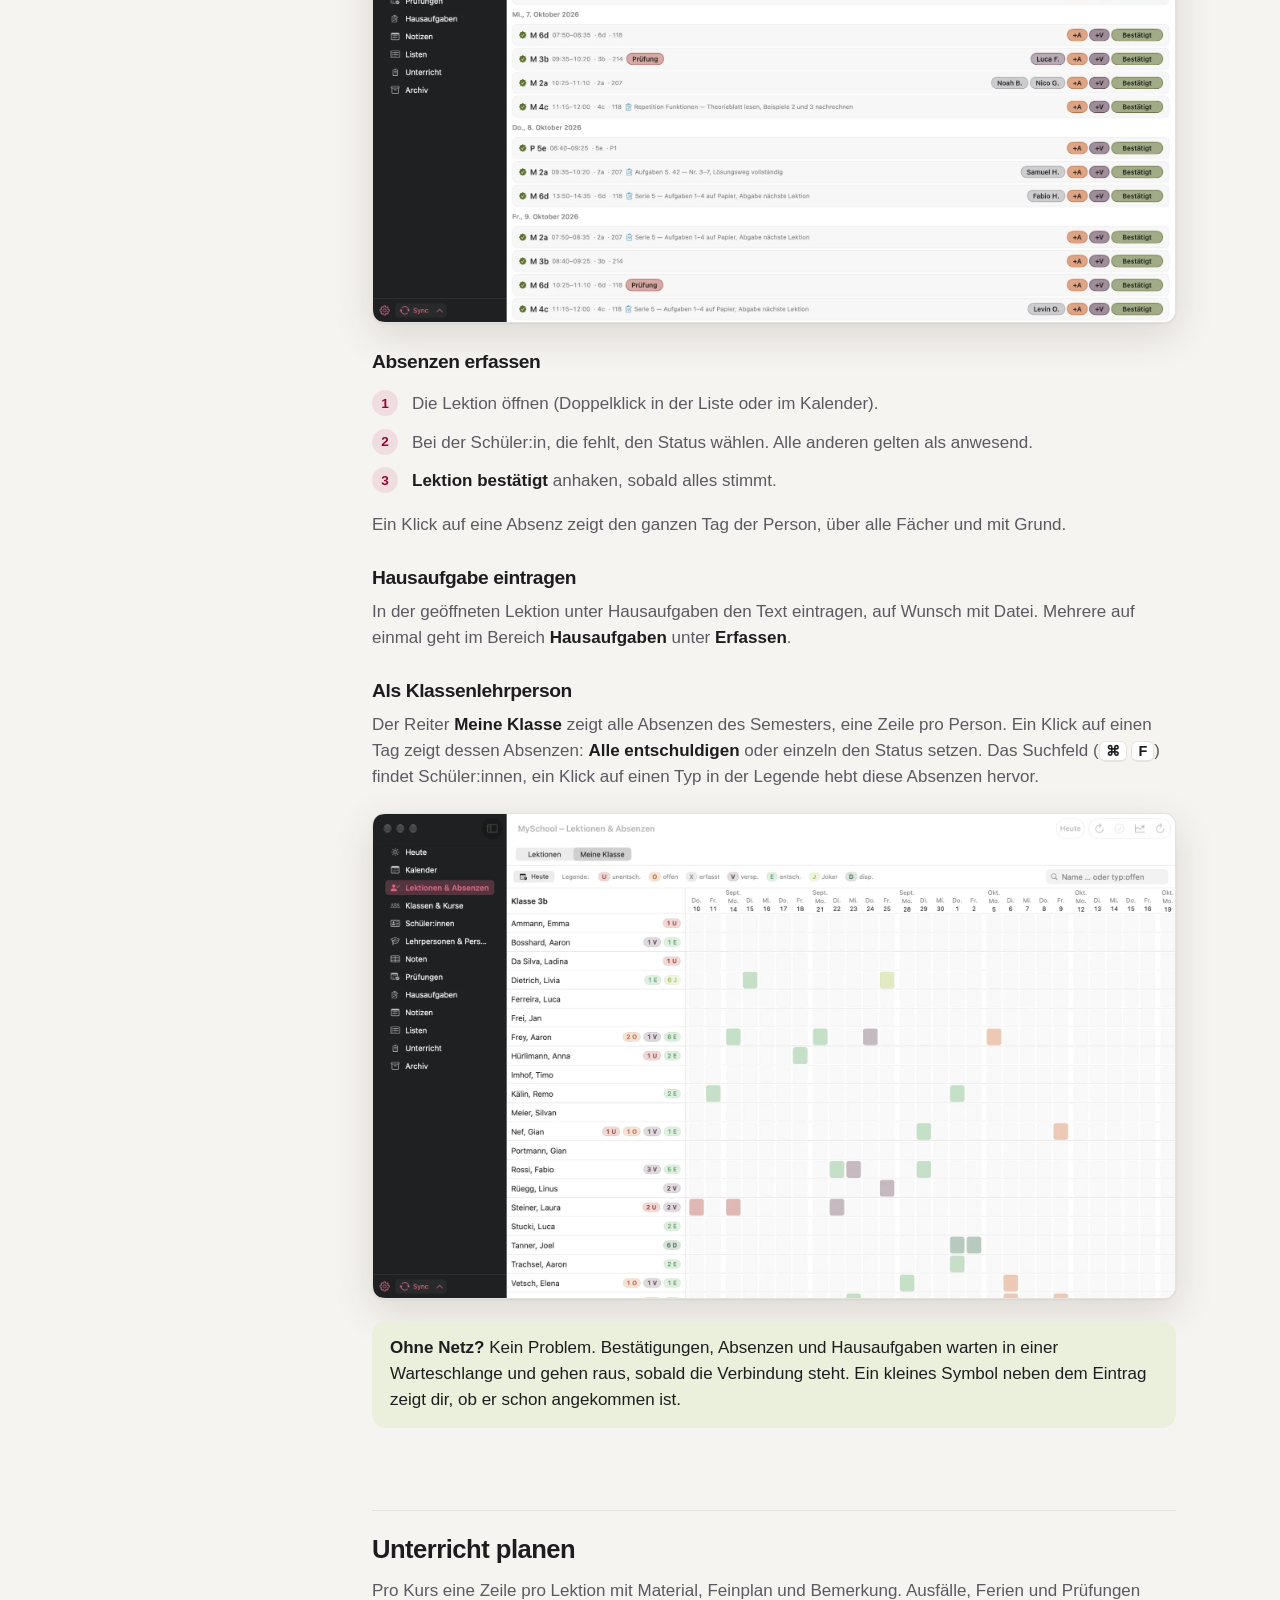
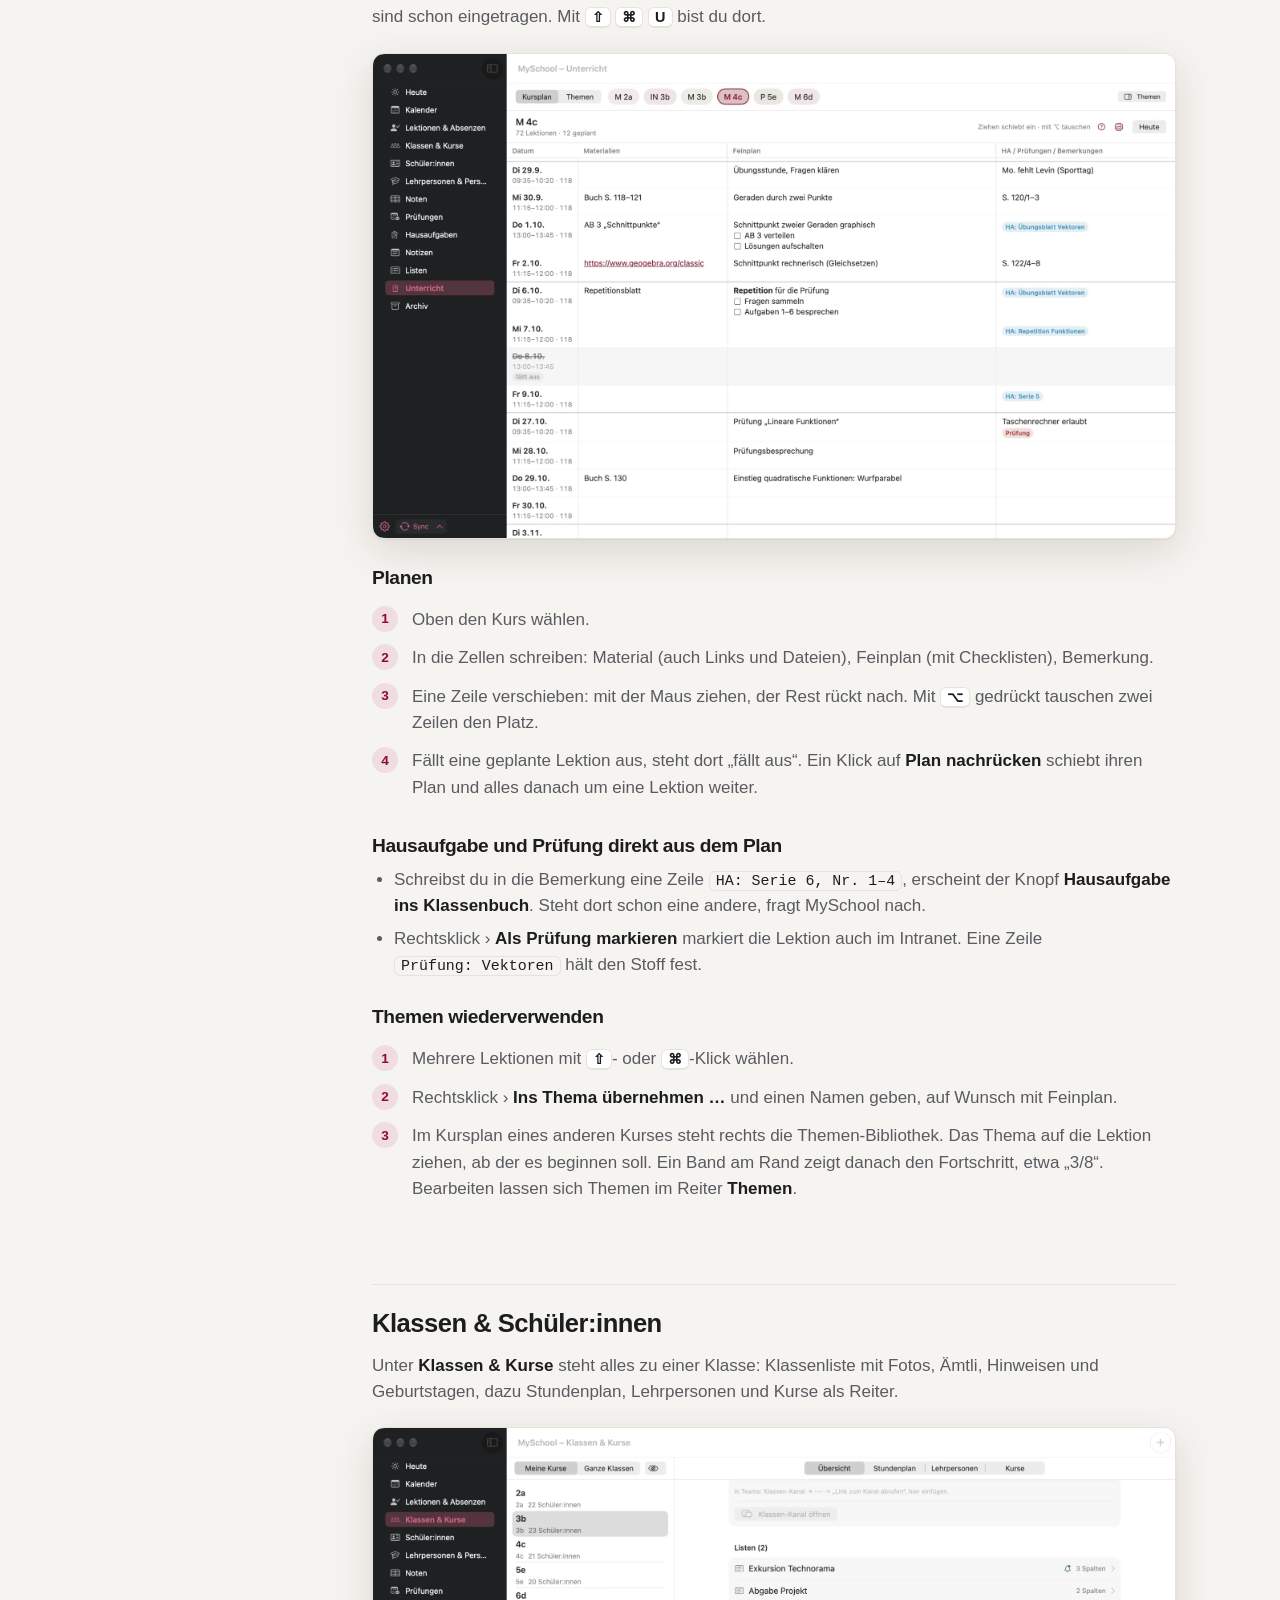
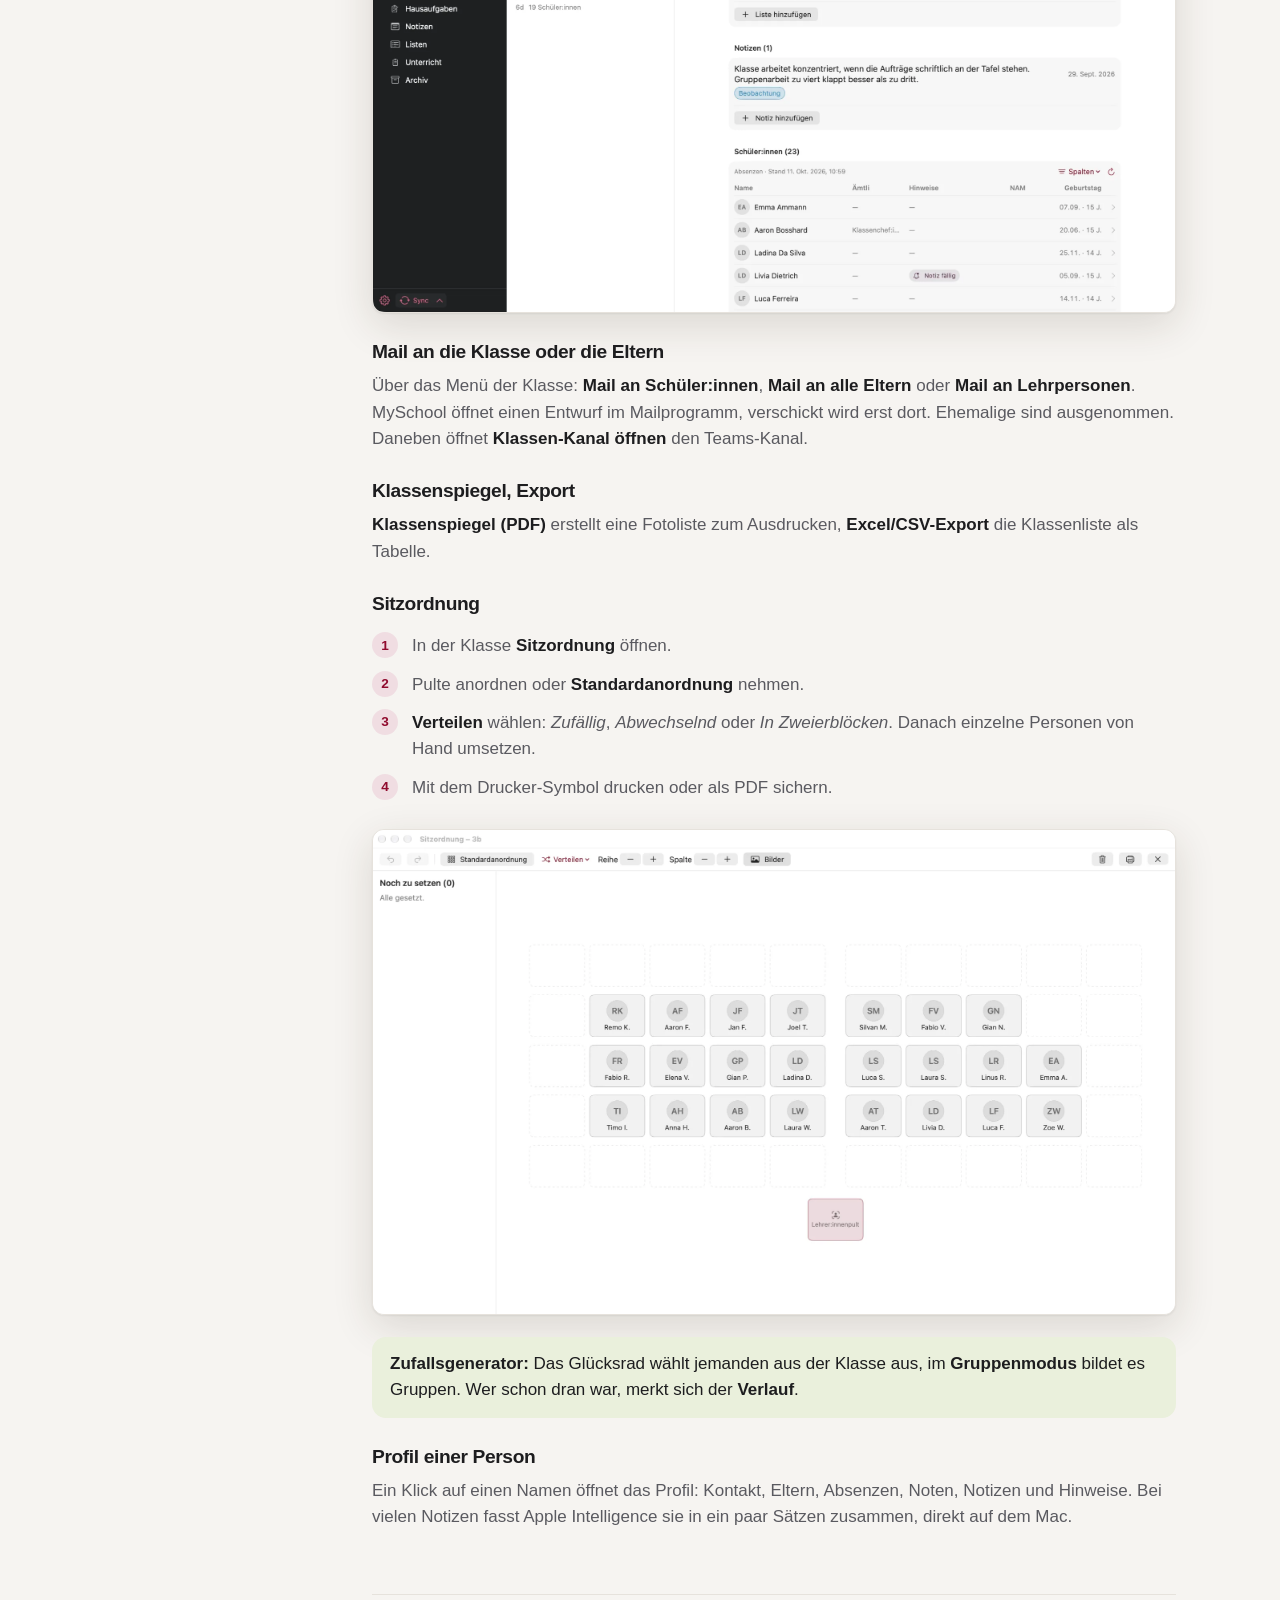
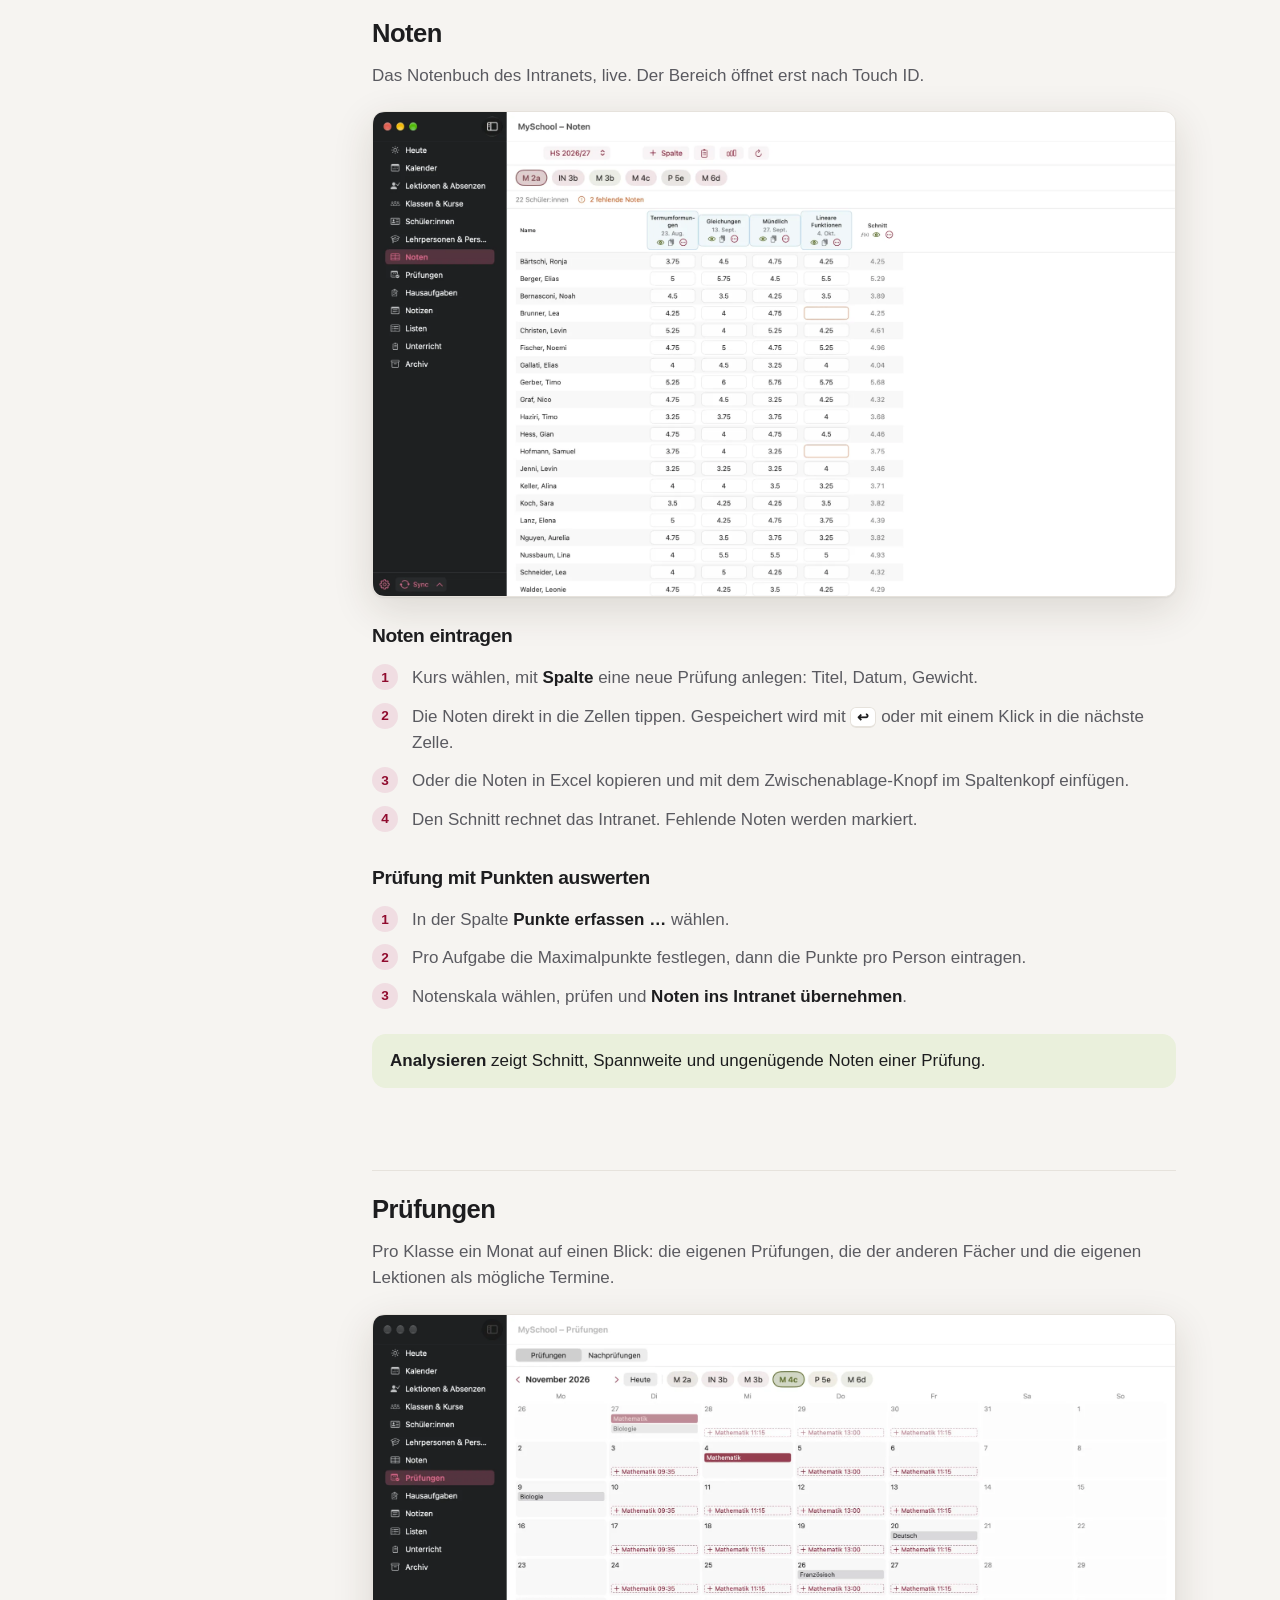
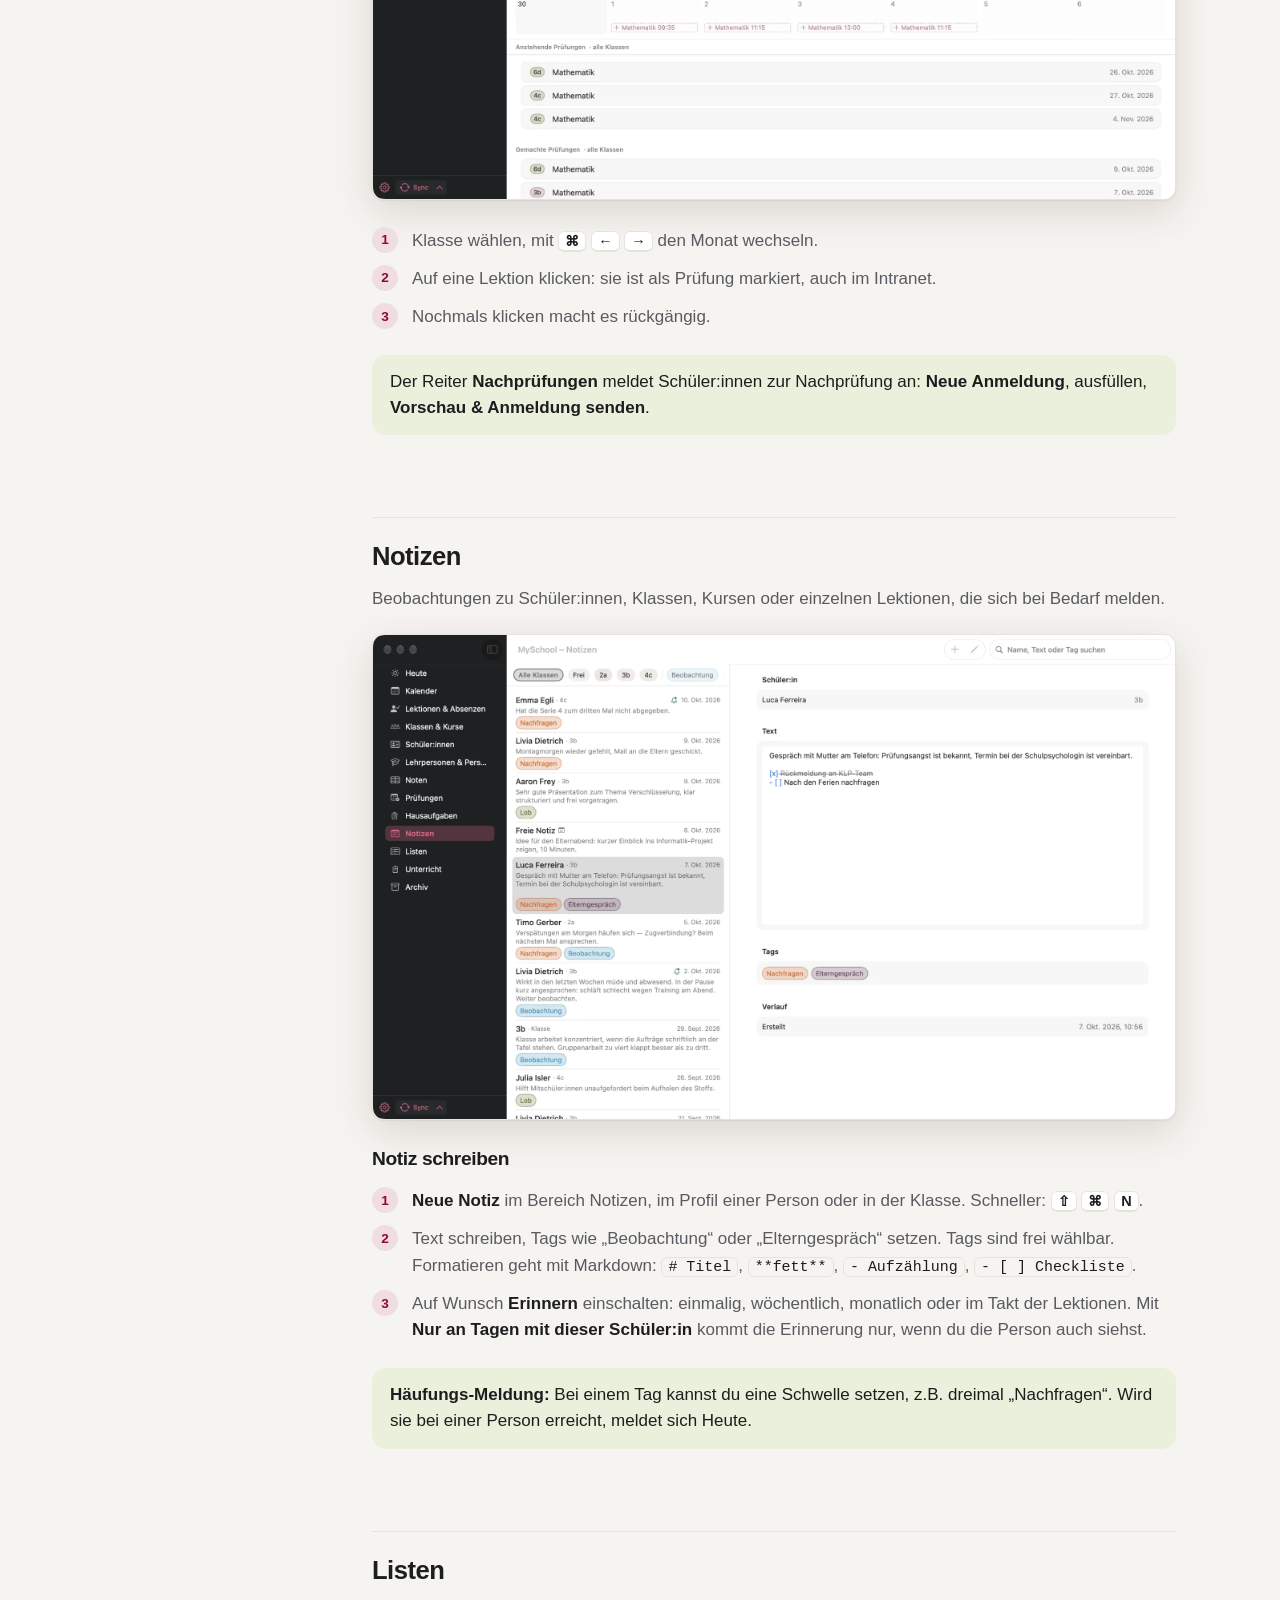
==== commit ffa1c96f: "Datenschutz nennt „Alle Daten löschen“ und iCloud als offen, Kommas nach Hausregel Co-Authored-By: C" ====
--- a/anleitung.html
+++ b/anleitung.html
@@ -131,7 +131,7 @@
         <ul>
           <li><b>Verschieben:</b> den Termin mit der Maus an eine andere Stelle ziehen. Eingeladene erhalten die Änderung automatisch.</li>
           <li><b>Ändern:</b> doppelklicken.</li>
-          <li><b>Löschen:</b> anklicken und die Rückschritttaste drücken, oder Rechtsklick › <b>Löschen</b>. Eingeladene erhalten eine Absage.</li>
+          <li><b>Löschen:</b> anklicken und die Rückschritttaste drücken oder Rechtsklick › <b>Löschen</b>. Eingeladene erhalten eine Absage.</li>
         </ul>
         <p class="tipp"><b>Lektion verschieben oder tauschen:</b> Rechtsklick auf eine Lektion › <b>Verschieben oder abtauschen</b>. MySchool schlägt Lektionen anderer Lehrpersonen der Klasse vor, bei denen beide Seiten frei sind, samt Mail-Entwurf.</p>
         <p class="tipp"><b>Stundenpläne vergleichen:</b> Mit <b>+ Weitere</b> in der Pillenleiste (<kbd>⌃</kbd> <kbd>W</kbd>) legst du den Stundenplan einer Klasse oder Lehrperson neben deinen.</p>
@@ -292,7 +292,7 @@
         <p>Für alles, was du pro Person festhältst: Anmeldungen, Geld, Rückmeldungen zu einem Vortrag oder Noten, die nicht ins Notenbuch gehören.</p>
         <figure class="fenster"><img src="img/listen.webp" width="2000" height="1207" loading="lazy" alt="Liste für eine Exkursion mit Beitrag und Einverständnis"></figure>
         <ol class="schritte">
-          <li><b>Neue Liste</b> für eine Klasse anlegen, oder eine <b>Freie Liste</b> ohne Klasse.</li>
+          <li><b>Neue Liste</b> für eine Klasse anlegen oder eine <b>Freie Liste</b> ohne Klasse.</li>
           <li>Mit <b>Spalte</b> Spalten hinzufügen: Häkchen, Betrag, Auswahl oder Text.</li>
           <li>Abhaken, wer abgegeben oder bezahlt hat. Wer noch fehlt, erscheint in Heute.</li>
           <li><b>Mail an Offene</b> oder <b>Teams-Chat mit Offenen</b> erinnert genau die, die noch fehlen.</li>
@@ -337,7 +337,7 @@
       <!-- Schuljahr -->
       <section id="schuljahr">
         <h2>Schuljahreswechsel</h2>
-        <p>Im Sommer stellt das Intranet auf das neue Schuljahr um, und aus der „3b“ wird die „4b“. MySchool erkennt das beim nächsten Abgleich.</p>
+        <p>Im Sommer stellt das Intranet auf das neue Schuljahr um und aus der „3b“ wird die „4b“. MySchool erkennt das beim nächsten Abgleich.</p>
         <ul>
           <li><b>Klasse weiterführen:</b> Rechtsklick auf die alte Klasse › <b>Weiterführen als…</b> und die neue wählen. Notizen und alles andere, was an der Klasse hängt, wandern mit.</li>
           <li><b>Klasse abgeben:</b> Rechtsklick › <b>Archivieren…</b>. MySchool sichert vorher Noten und Absenzen der Klasse aus dem Intranet. Im Bereich <b>Archiv</b> bleibt alles lesbar und lässt sich bei Bedarf <b>wiederherstellen</b>.</li>
@@ -358,6 +358,8 @@
           <dd>Unter <b>Einstellungen › Kalender</b> prüfen, ob die Kalender angehakt sind. Erscheint gar keiner, fehlt die Berechtigung: Systemeinstellungen › Datenschutz &amp; Sicherheit › Kalender.</dd>
           <dt>Die Schrift ist zu klein.</dt>
           <dd><b>Einstellungen › Anzeige › Schrift</b> hat fünf Grössen, von „Sehr klein“ bis „Sehr gross“.</dd>
+          <dt>Ich will MySchool ganz entfernen.</dt>
+          <dd>Unter <b>Einstellungen › Allgemein › Alle Daten löschen…</b> löscht MySchool alles, was es auf dem Mac abgelegt hat, und beendet sich. Danach die App in den Papierkorb ziehen.</dd>
         </dl>
         <p class="tipp">Steht etwas nicht hier oder klappt etwas nicht wie beschrieben? Ungeniert melden.</p>
       </section>
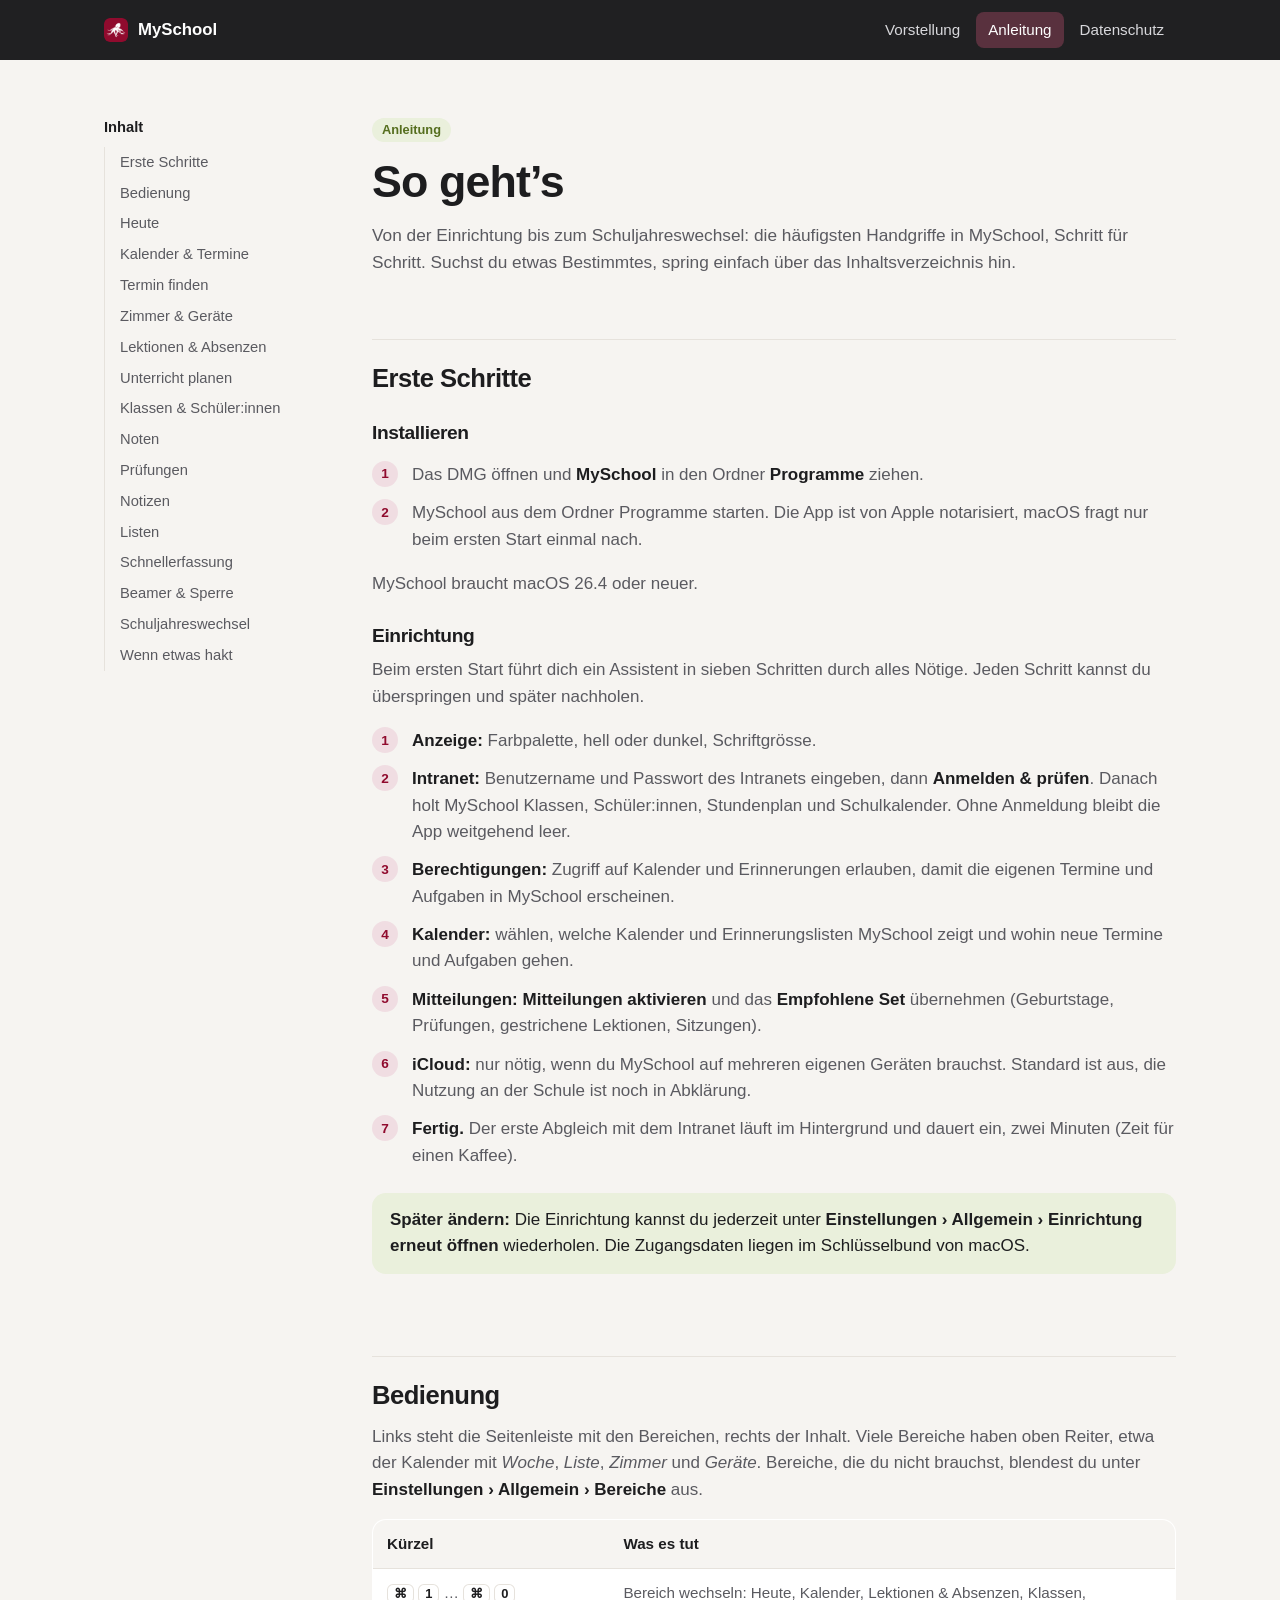
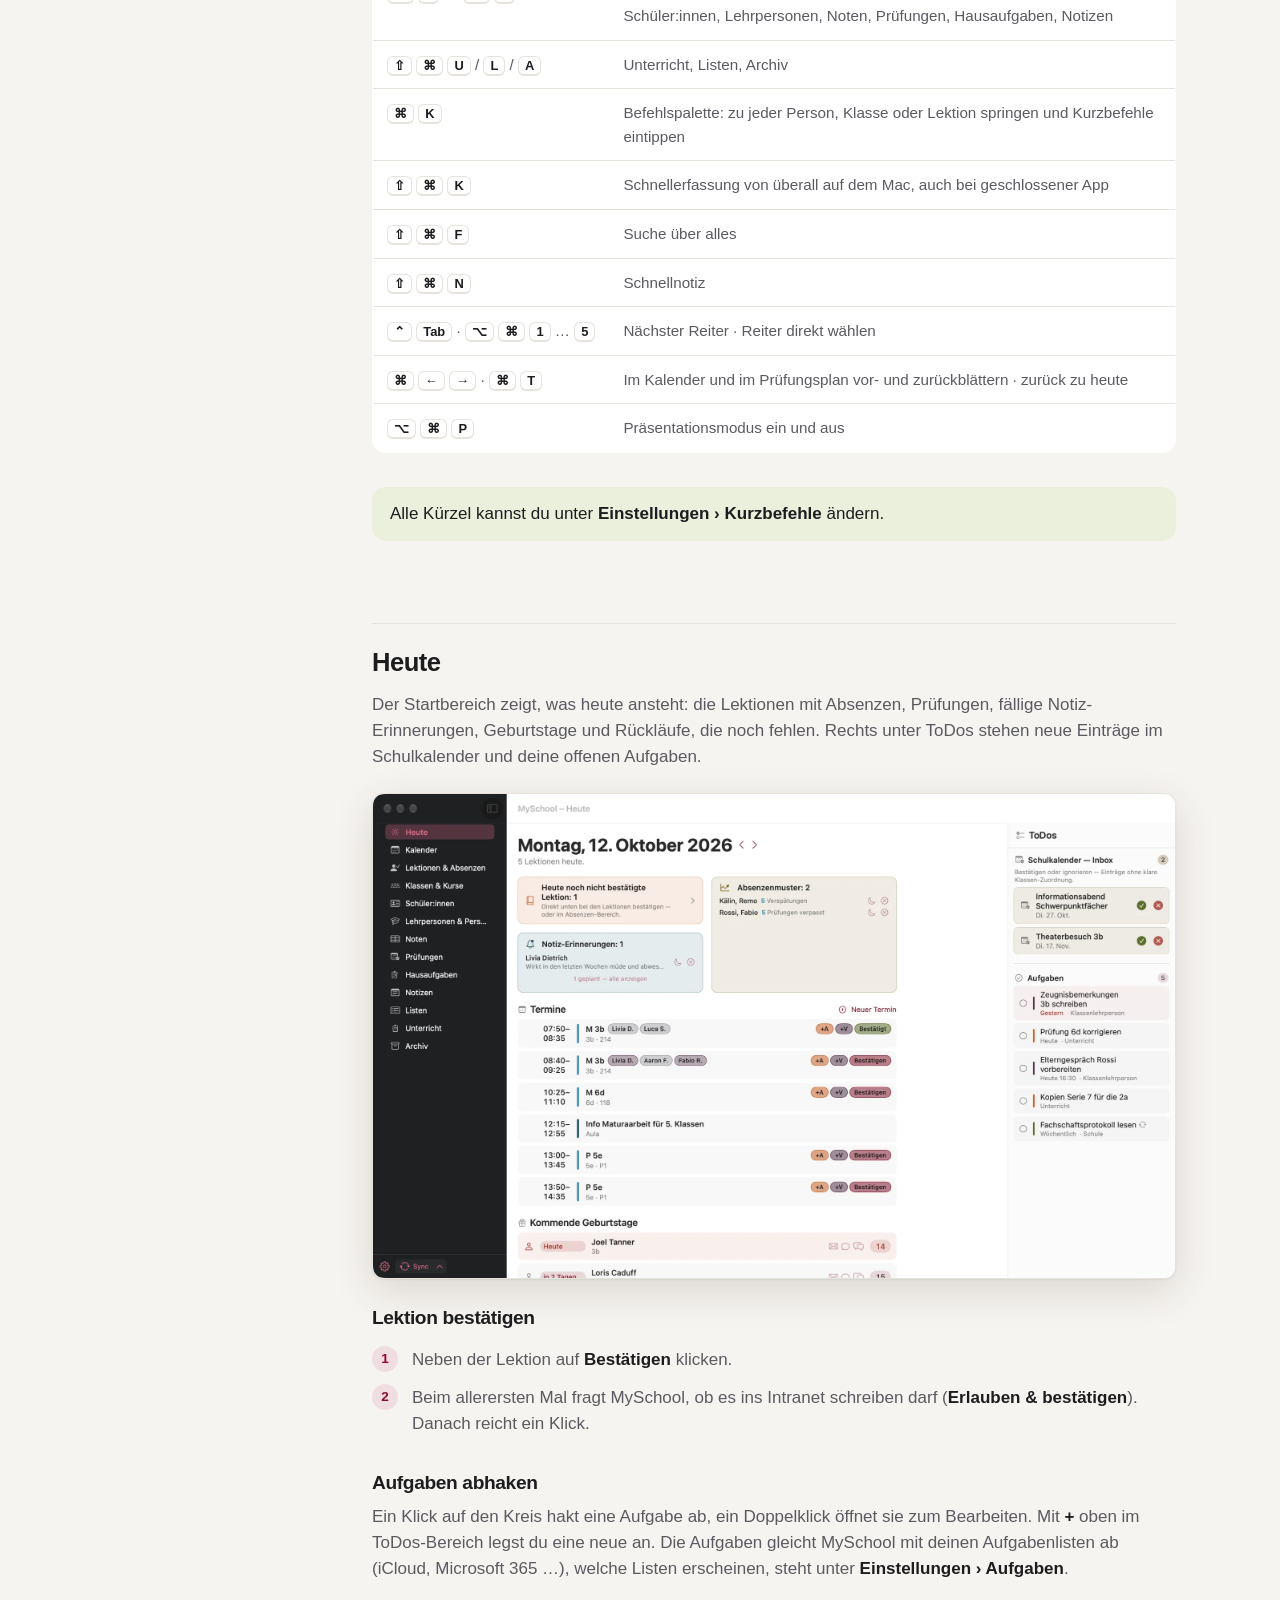
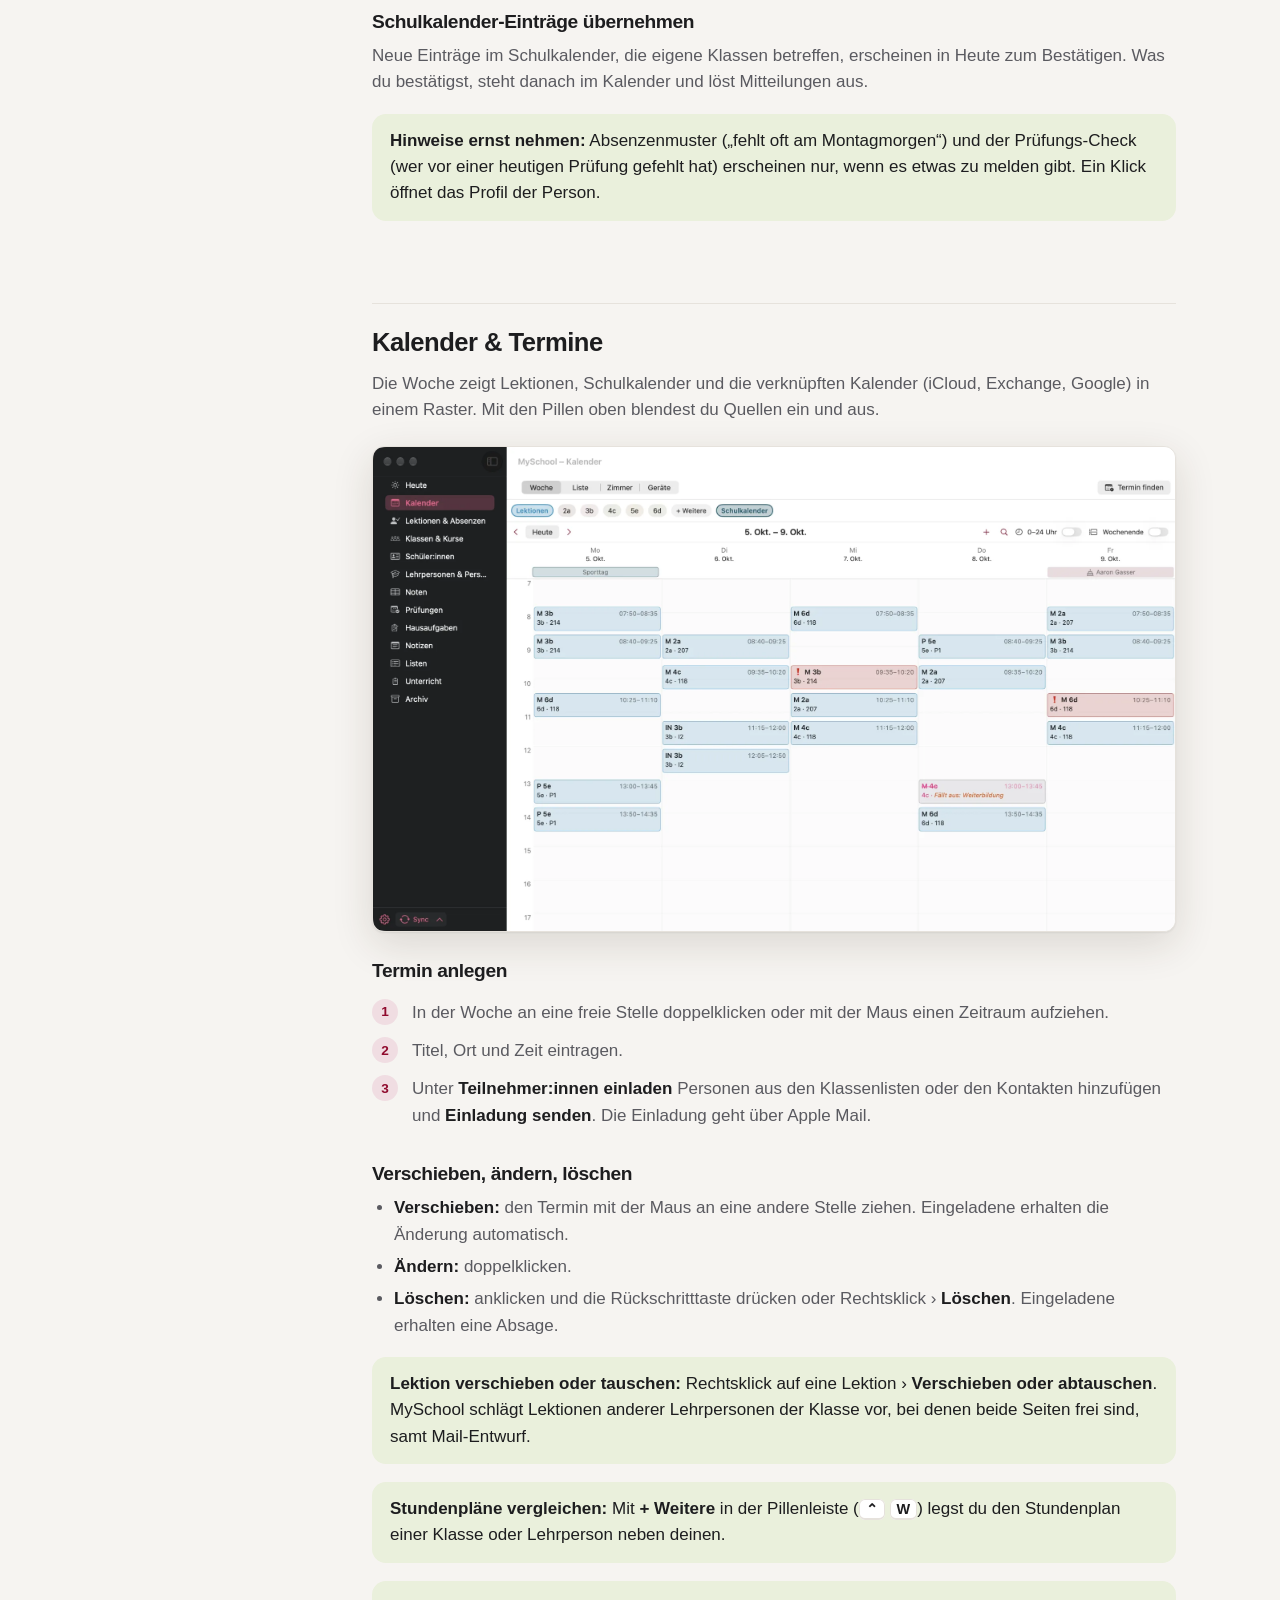
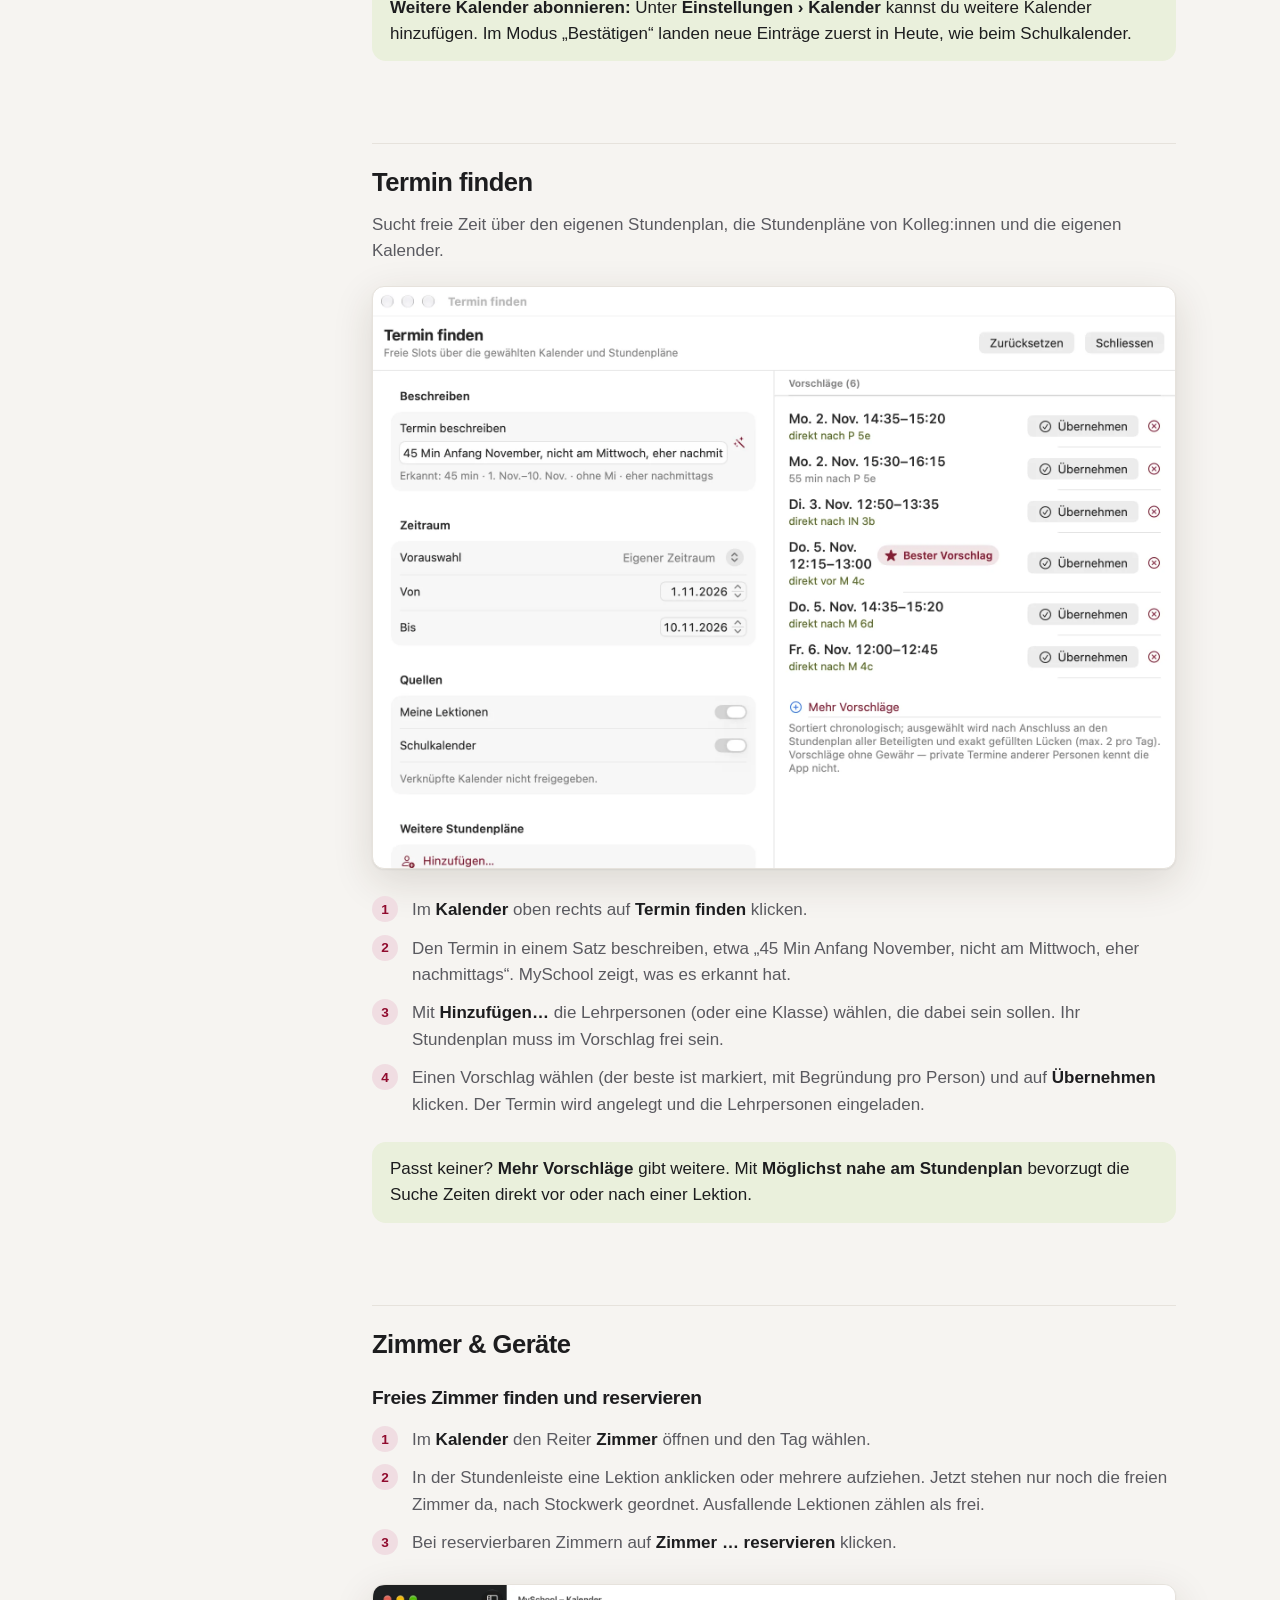
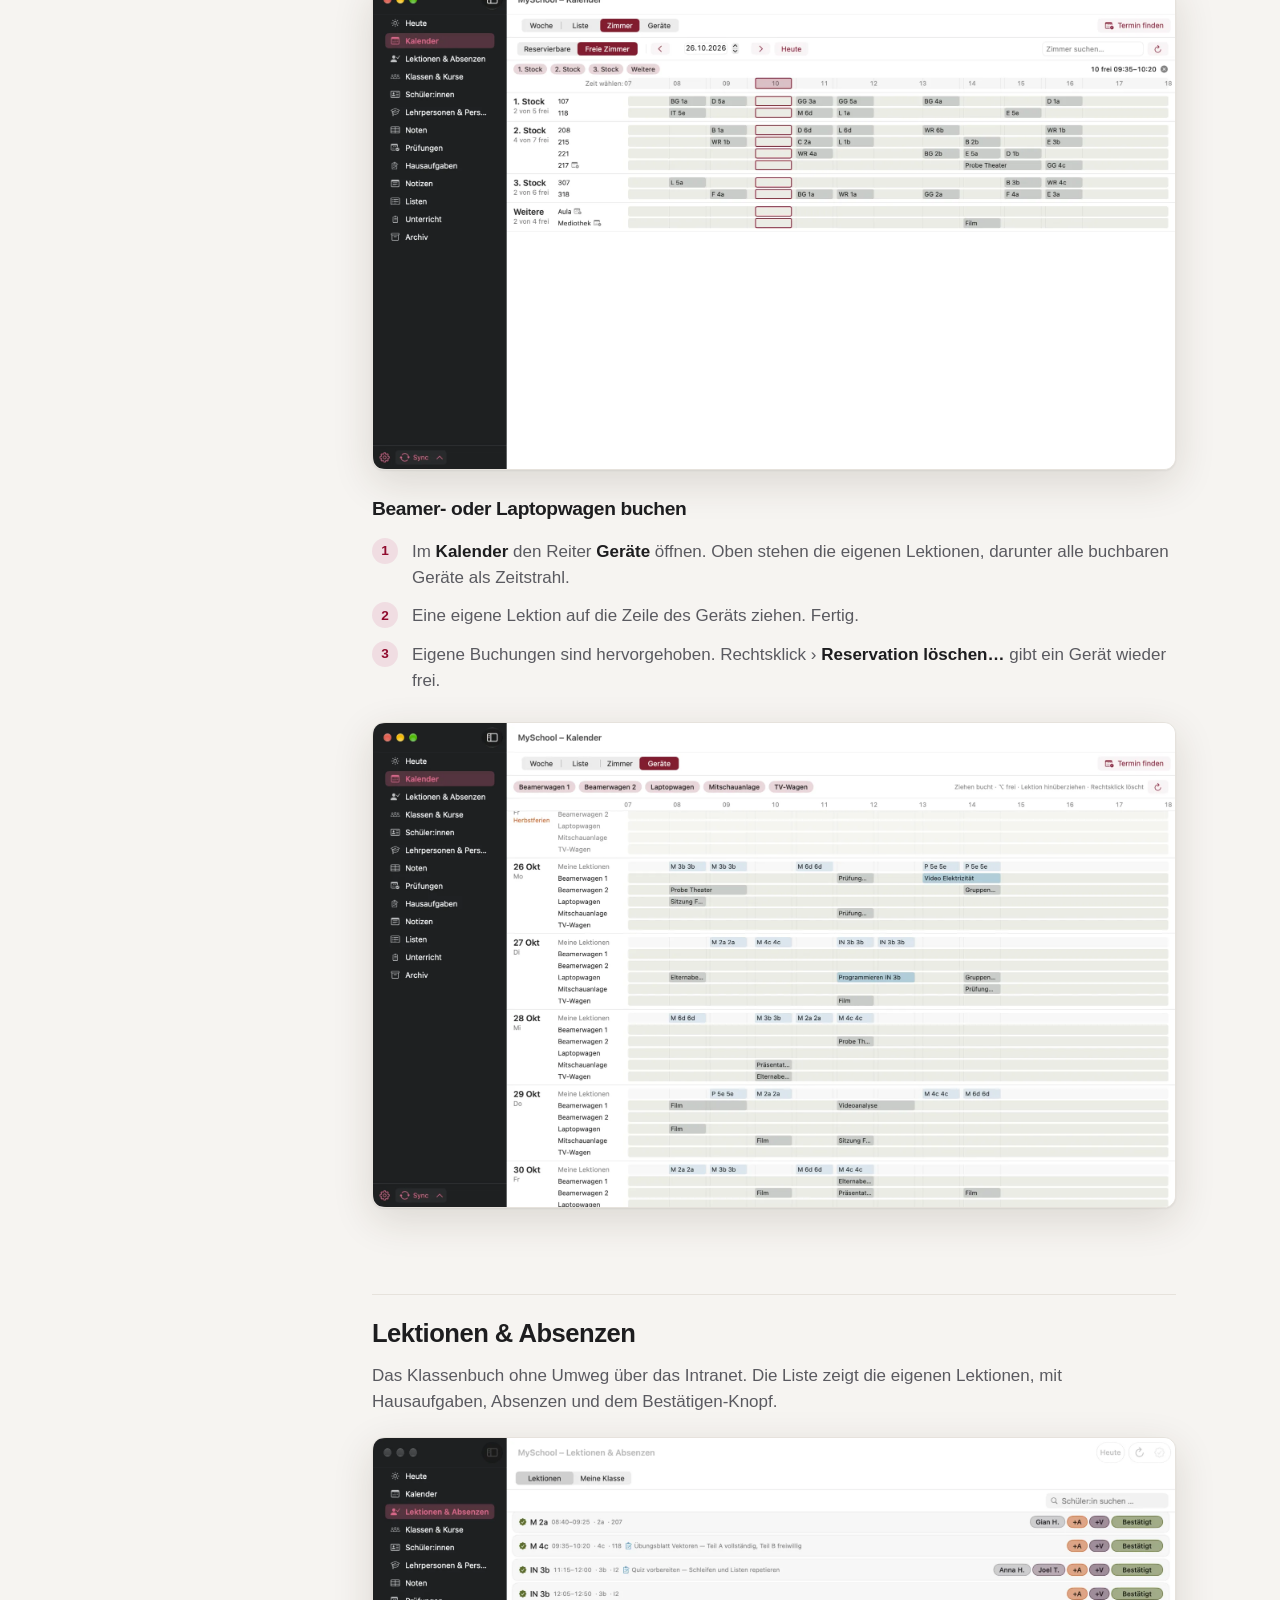
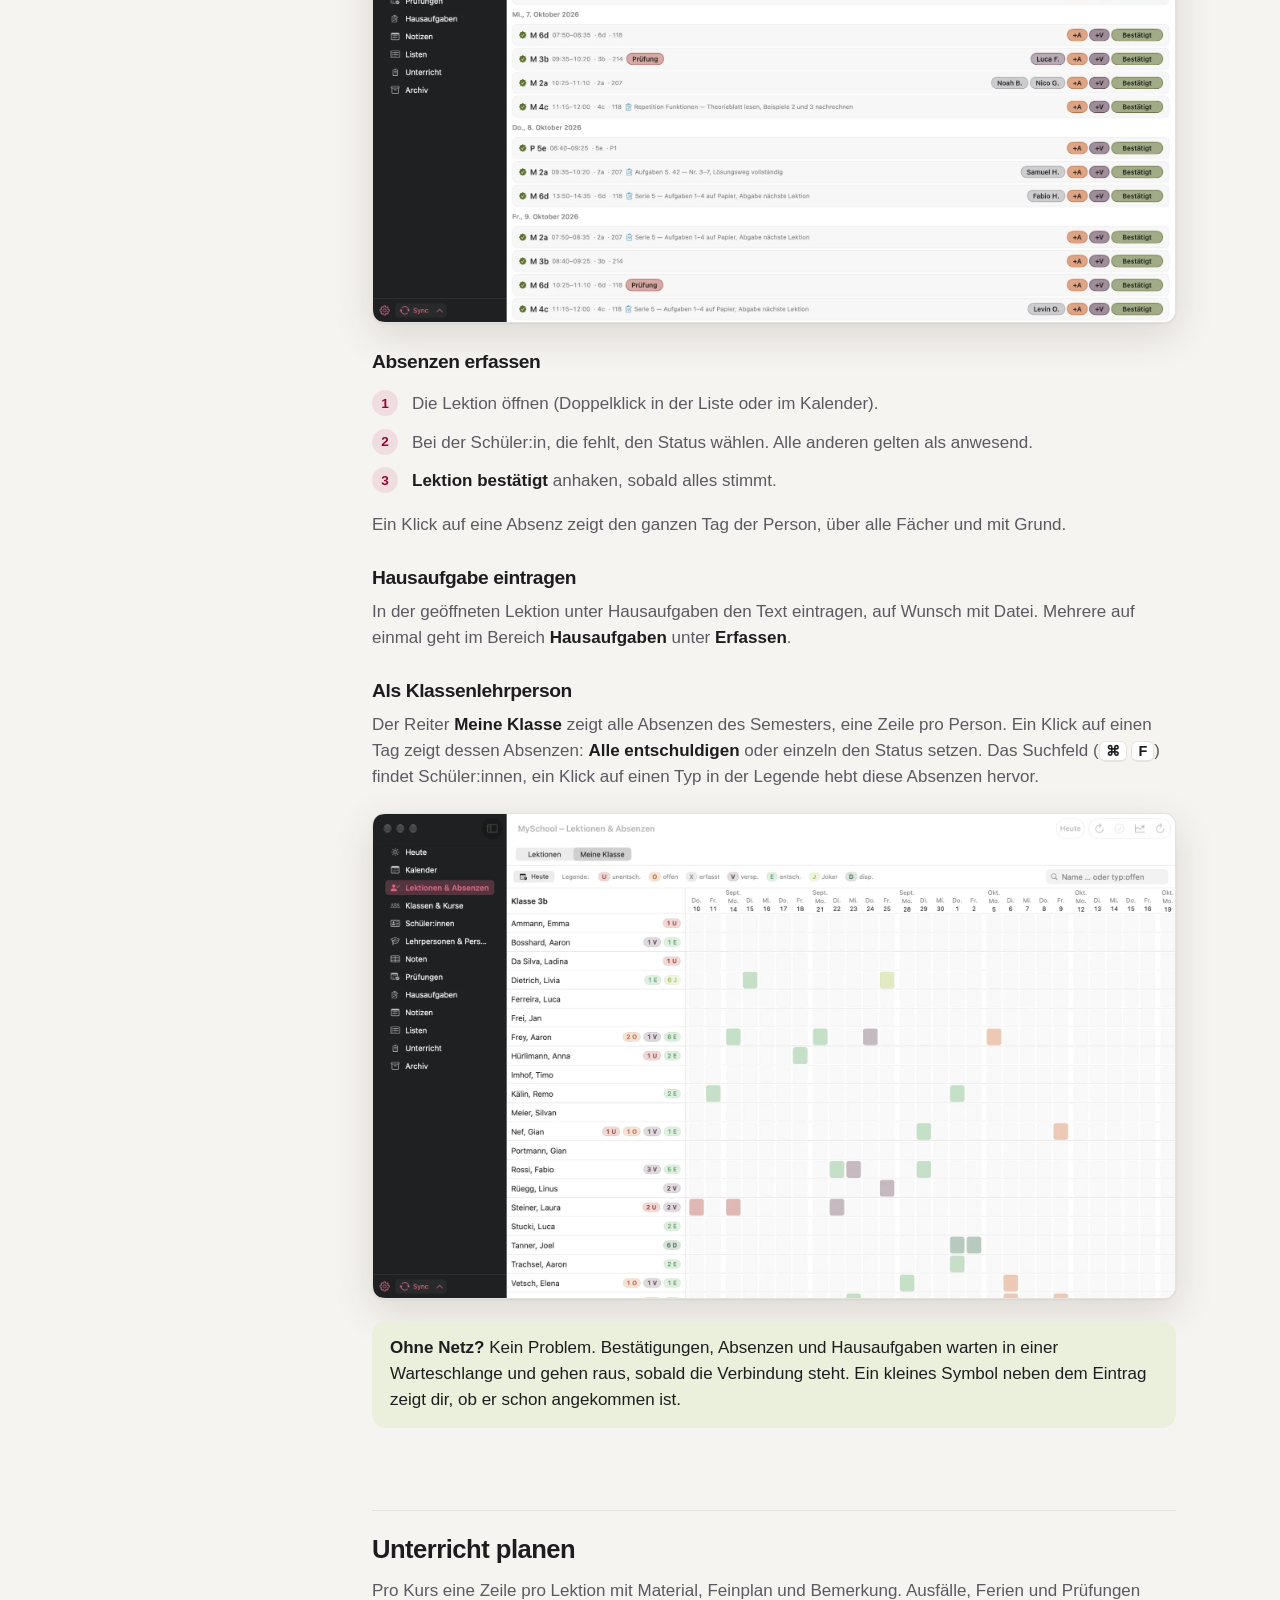
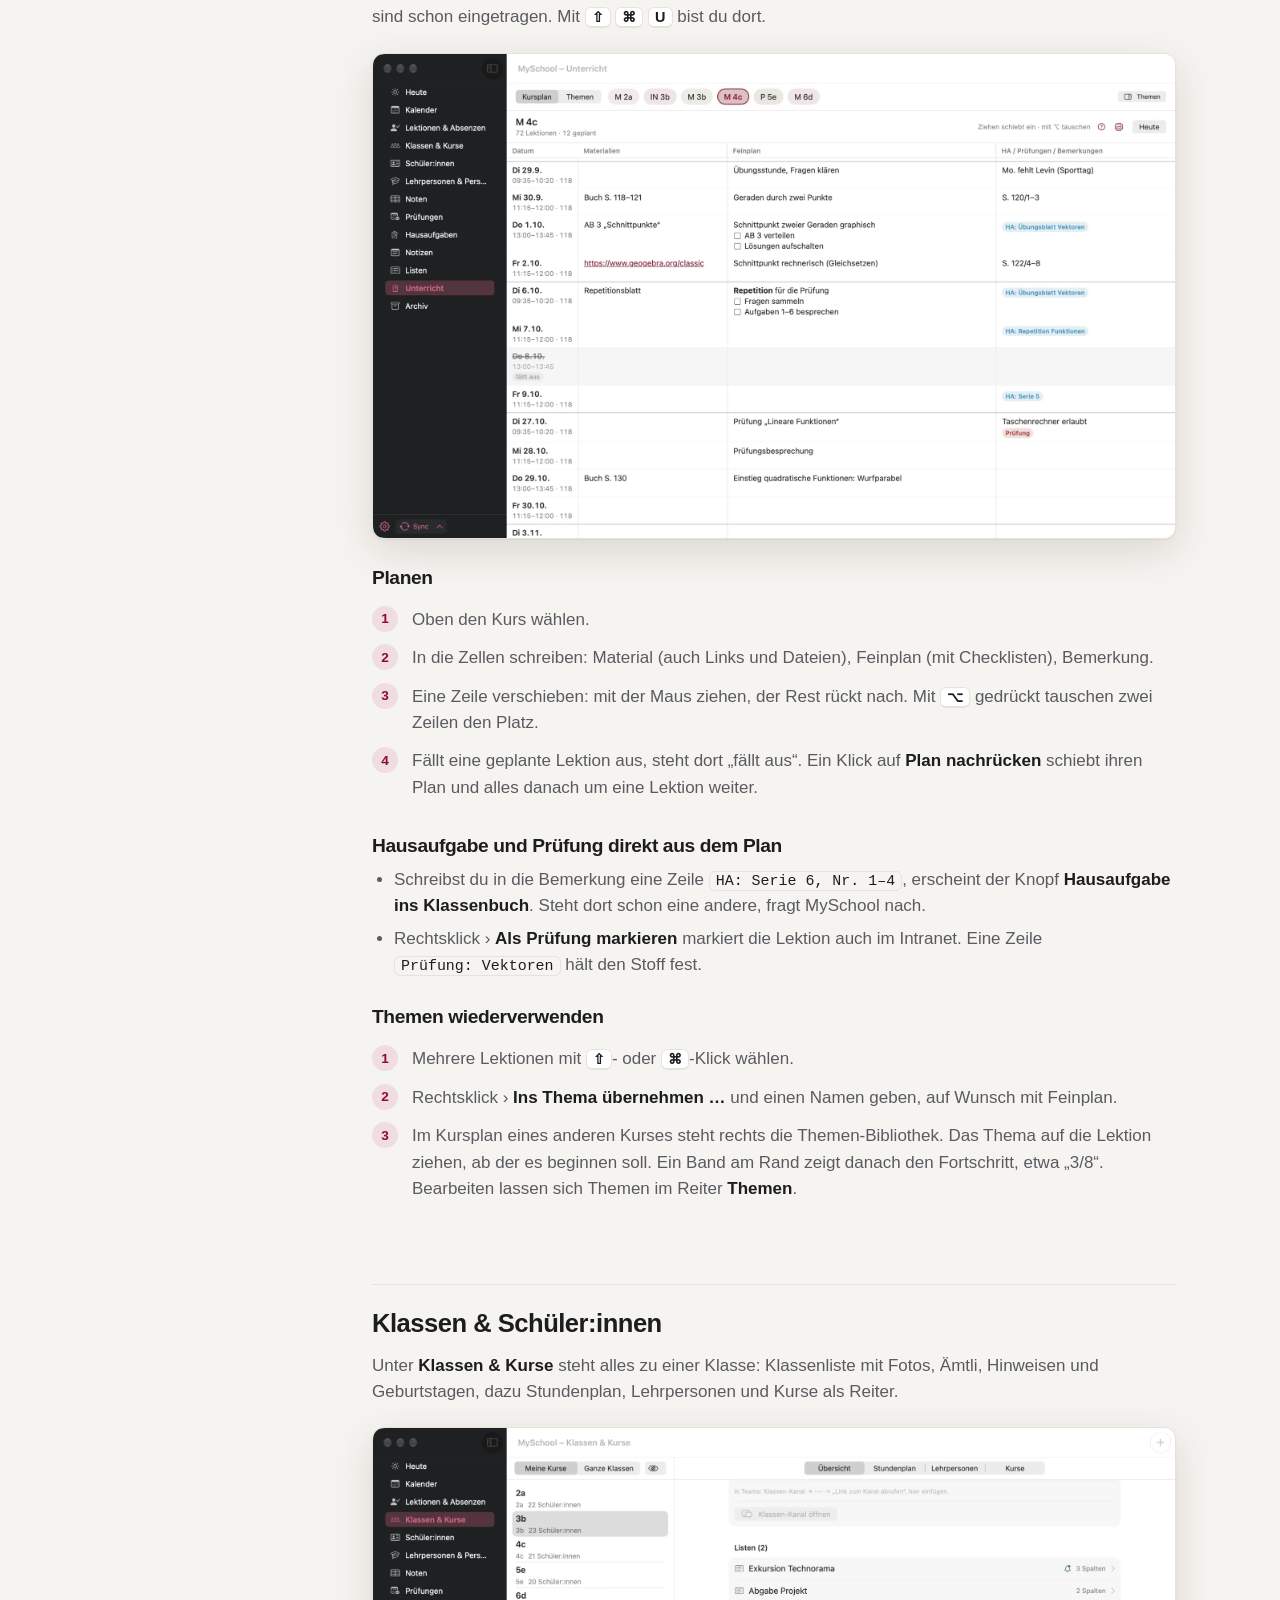
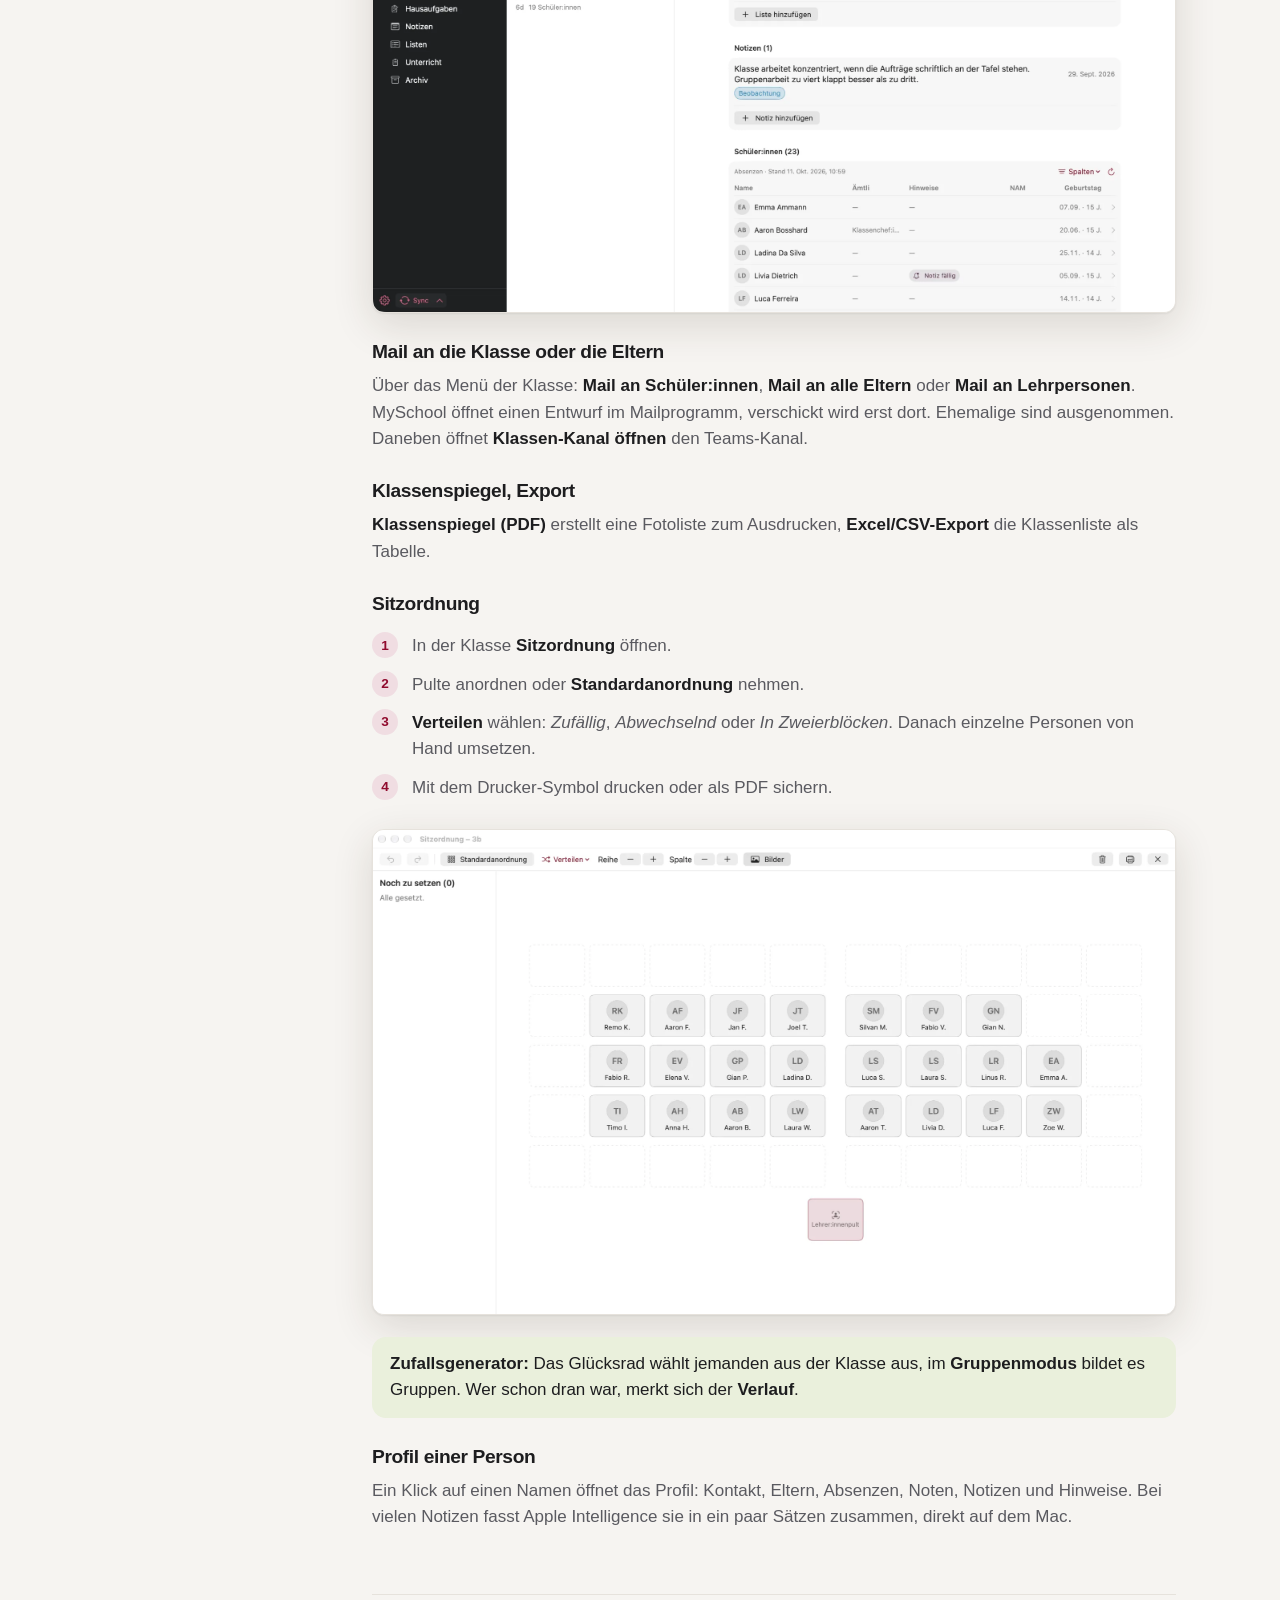
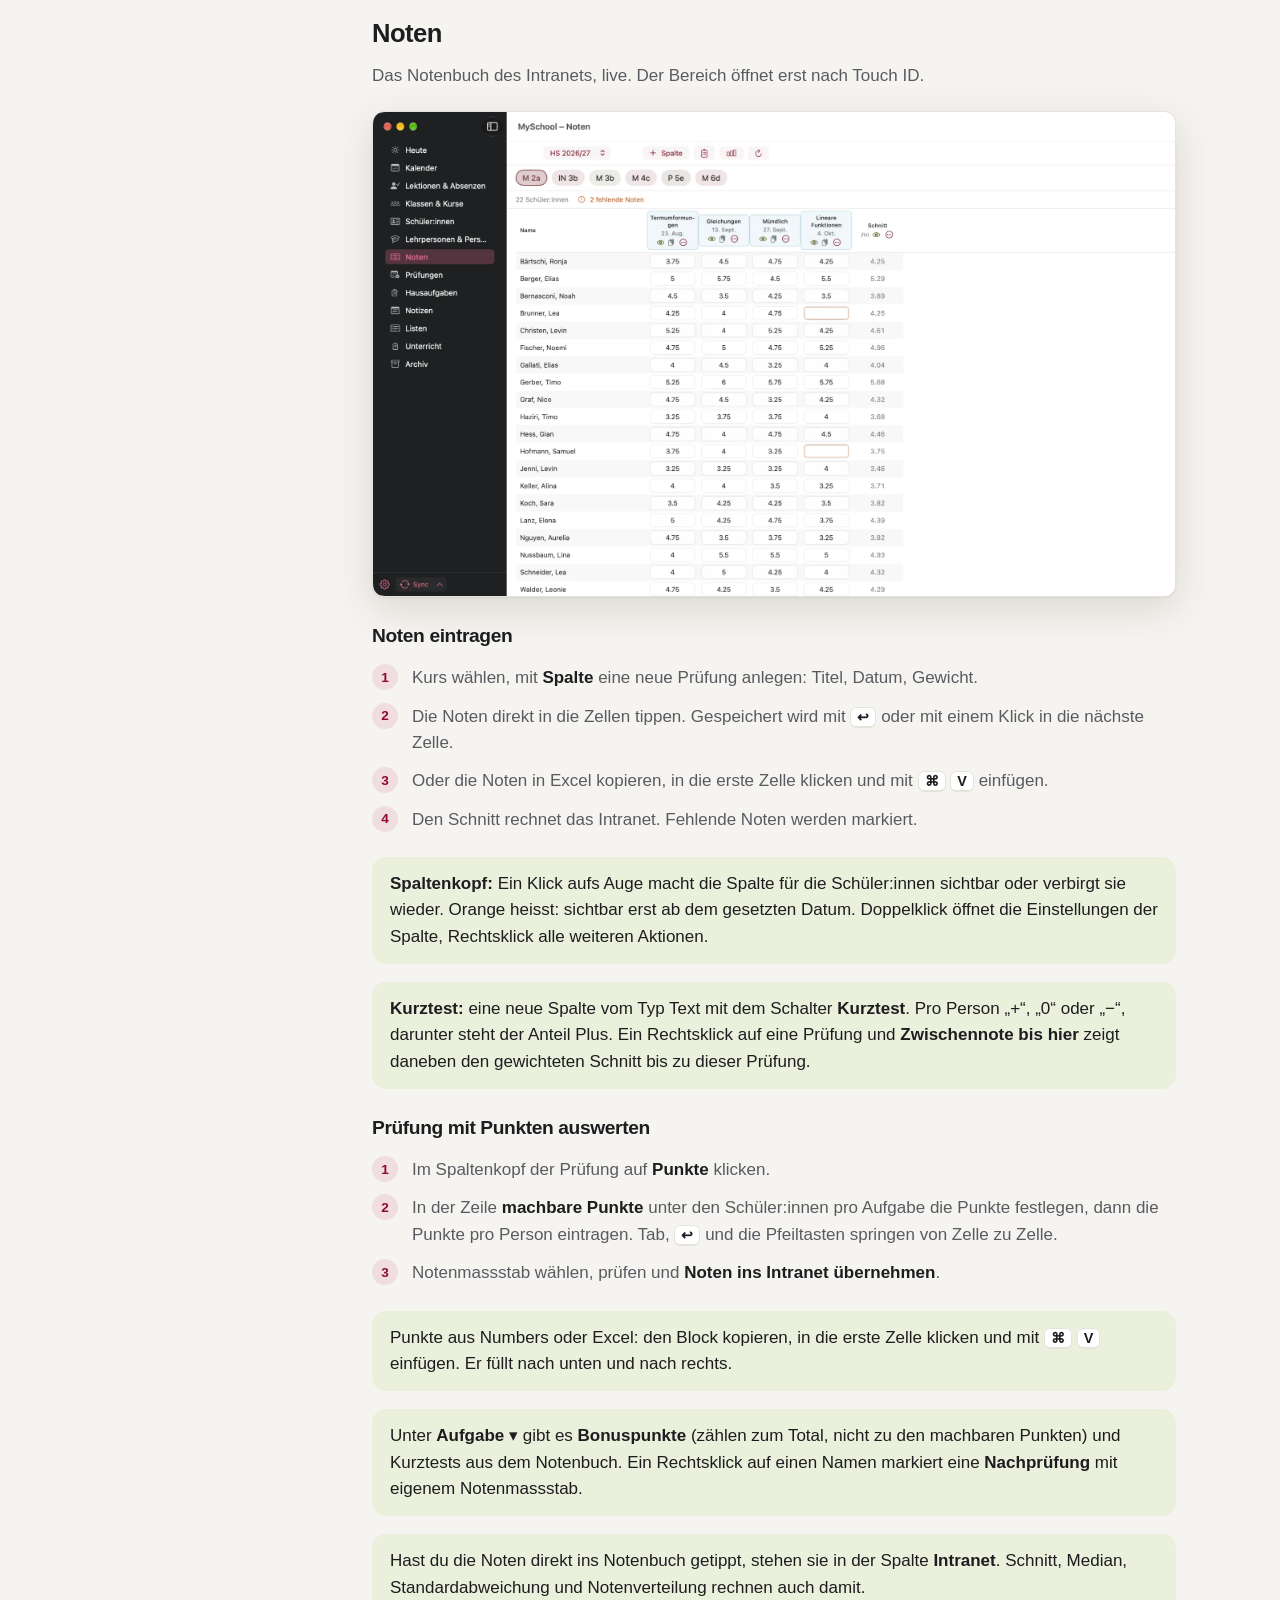
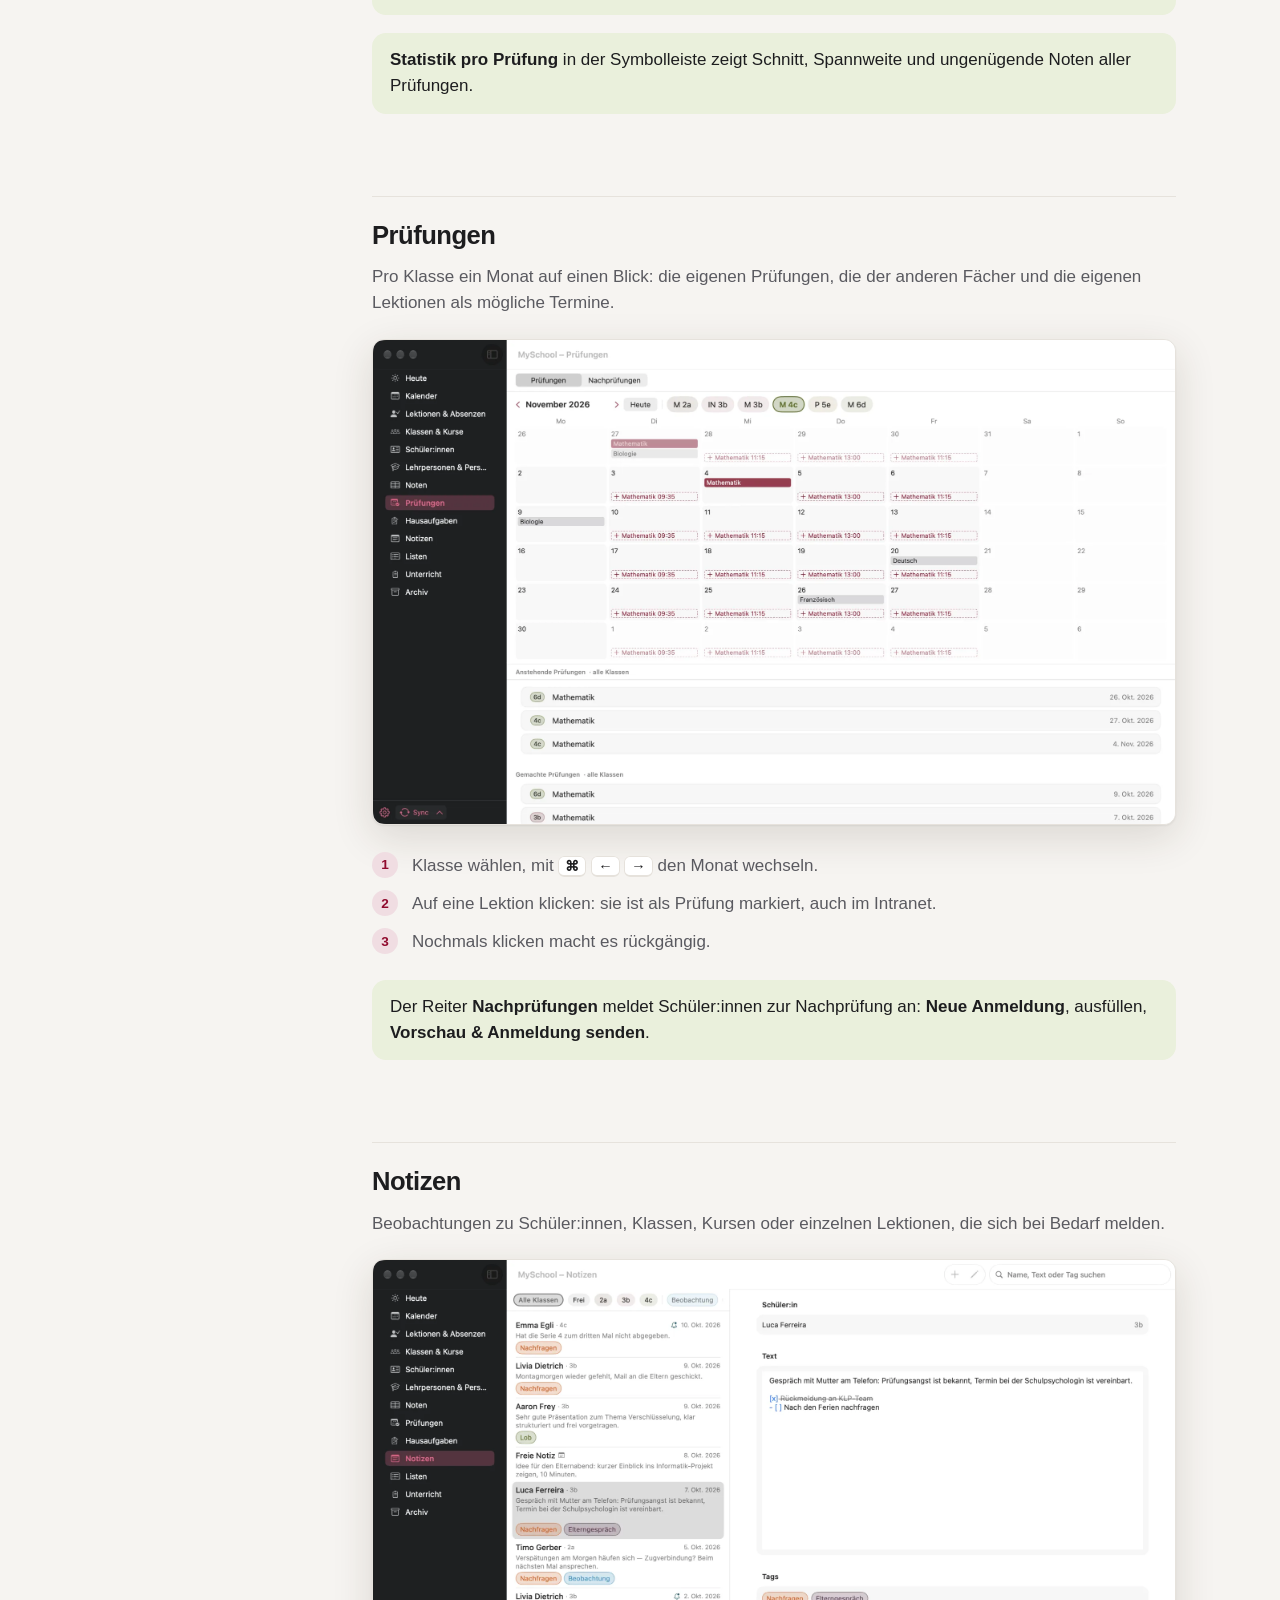
==== commit 7cd717ab: "Anleitung: Prüfungsauswertung, Kurztest und Zwischennote Co-Authored-By: Claude Opus 5.5 <noreply@an" ====
--- a/anleitung.html
+++ b/anleitung.html
@@ -6,6 +6,7 @@
 <title>MySchool Anleitung</title>
 <meta name="description" content="Anleitung zu MySchool: einrichten, Lektionen bestätigen, Absenzen erfassen, Termine finden, Unterricht planen, Noten, Notizen, Listen und die wichtigsten Tastenkürzel.">
 <link rel="icon" href="img/icon.png?v=2">
+<link rel="apple-touch-icon" href="img/apple-touch-icon.png">
 <link rel="stylesheet" href="style.css?v=5">
 </head>
 <body>
@@ -247,16 +248,21 @@
         <ol class="schritte">
           <li>Kurs wählen, mit <b>Spalte</b> eine neue Prüfung anlegen: Titel, Datum, Gewicht.</li>
           <li>Die Noten direkt in die Zellen tippen. Gespeichert wird mit <kbd>↩</kbd> oder mit einem Klick in die nächste Zelle.</li>
-          <li>Oder die Noten in Excel kopieren und mit dem Zwischenablage-Knopf im Spaltenkopf einfügen.</li>
+          <li>Oder die Noten in Excel kopieren, in die erste Zelle klicken und mit <kbd>⌘</kbd> <kbd>V</kbd> einfügen.</li>
           <li>Den Schnitt rechnet das Intranet. Fehlende Noten werden markiert.</li>
         </ol>
+        <p class="tipp"><b>Spaltenkopf:</b> Ein Klick aufs Auge macht die Spalte für die Schüler:innen sichtbar oder verbirgt sie wieder. Orange heisst: sichtbar erst ab dem gesetzten Datum. Doppelklick öffnet die Einstellungen der Spalte, Rechtsklick alle weiteren Aktionen.</p>
+        <p class="tipp"><b>Kurztest:</b> eine neue Spalte vom Typ Text mit dem Schalter <b>Kurztest</b>. Pro Person „+“, „0“ oder „−“, darunter steht der Anteil Plus. Ein Rechtsklick auf eine Prüfung und <b>Zwischennote bis hier</b> zeigt daneben den gewichteten Schnitt bis zu dieser Prüfung.</p>
         <h3>Prüfung mit Punkten auswerten</h3>
         <ol class="schritte">
-          <li>In der Spalte <b>Punkte erfassen …</b> wählen.</li>
-          <li>Pro Aufgabe die Maximalpunkte festlegen, dann die Punkte pro Person eintragen.</li>
-          <li>Notenskala wählen, prüfen und <b>Noten ins Intranet übernehmen</b>.</li>
-        </ol>
-        <p class="tipp"><b>Analysieren</b> zeigt Schnitt, Spannweite und ungenügende Noten einer Prüfung.</p>
+          <li>Im Spaltenkopf der Prüfung auf <b>Punkte</b> klicken.</li>
+          <li>In der Zeile <b>machbare Punkte</b> unter den Schüler:innen pro Aufgabe die Punkte festlegen, dann die Punkte pro Person eintragen. Tab, <kbd>↩</kbd> und die Pfeiltasten springen von Zelle zu Zelle.</li>
+          <li>Notenmassstab wählen, prüfen und <b>Noten ins Intranet übernehmen</b>.</li>
+        </ol>
+        <p class="tipp">Punkte aus Numbers oder Excel: den Block kopieren, in die erste Zelle klicken und mit <kbd>⌘</kbd> <kbd>V</kbd> einfügen. Er füllt nach unten und nach rechts.</p>
+        <p class="tipp">Unter <b>Aufgabe</b> ▾ gibt es <b>Bonuspunkte</b> (zählen zum Total, nicht zu den machbaren Punkten) und Kurztests aus dem Notenbuch. Ein Rechtsklick auf einen Namen markiert eine <b>Nachprüfung</b> mit eigenem Notenmassstab.</p>
+        <p class="tipp">Hast du die Noten direkt ins Notenbuch getippt, stehen sie in der Spalte <b>Intranet</b>. Schnitt, Median, Standardabweichung und Notenverteilung rechnen auch damit.</p>
+        <p class="tipp"><b>Statistik pro Prüfung</b> in der Symbolleiste zeigt Schnitt, Spannweite und ungenügende Noten aller Prüfungen.</p>
       </section>
 
       <!-- Prüfungen -->
@@ -316,7 +322,7 @@
             <tr><td><code>Sitzung Fachschaft Di 12.15–13.00 Zimmer 203</code></td><td>Termin mit Zeit und Ort im Standardkalender.</td></tr>
           </table>
         </div>
-        <p class="tipp">In der App springt <kbd>⌘</kbd> <kbd>K</kbd> ausserdem zu jeder Person, Klasse oder Lektion: einfach den Namen tippen und <kbd>↩</kbd> drücken.</p>
+        <p class="tipp">In der App springt <kbd>⌘</kbd> <kbd>K</kbd> ausserdem zu jeder Person, Klasse oder Lektion: einfach den Namen tippen und <kbd>↩</kbd> drücken. „4i Noten“ öffnet direkt die Pille der Klasse, ebenso in Unterricht, Prüfungen, Hausaufgaben, Notizen und Listen.</p>
       </section>
 
       <!-- Beamer & Sperre -->
@@ -330,7 +336,7 @@
         </div>
         <p class="tipp">Mit <kbd>⌥</kbd> <kbd>⌘</kbd> <kbd>P</kbd> schaltest du den Modus jederzeit von Hand ein und aus. Unter <b>Einstellungen › Anzeige › Präsentationsmodus</b> kannst du ausserdem festlegen, dass MySchool in keiner Bildschirmaufnahme erscheint.</p>
         <h3>Touch-ID-Sperre</h3>
-        <p>Noten, Notizen, Archiv und Schüler:innen öffnen erst nach Touch ID. Wechselst du den Reiter, tust zwei Minuten nichts oder sperrst den Bildschirm, gehen sie wieder zu. Ungespeicherte Eingaben bleiben dabei erhalten. Einstellen kannst du das unter <b>Einstellungen › Anzeige › Sperre</b>.</p>
+        <p>Noten, Notizen, Archiv und Schüler:innen öffnen erst nach Touch ID. Wechselst du den Reiter, tust zwei Minuten nichts oder sperrst den Bildschirm, gehen sie wieder zu. Ungespeicherte Eingaben bleiben dabei erhalten. Kam die Touch-ID-Abfrage nicht, holt <kbd>⌘</kbd> <kbd>R</kbd> sie zurück. Einstellen kannst du das unter <b>Einstellungen › Anzeige › Sperre</b>.</p>
         <figure class="fenster"><img src="img/sperre.webp" width="1600" height="965" loading="lazy" alt="Der Reiter Noten ist gesperrt und zeigt nur den Knopf Entsperren"></figure>
       </section>
 
